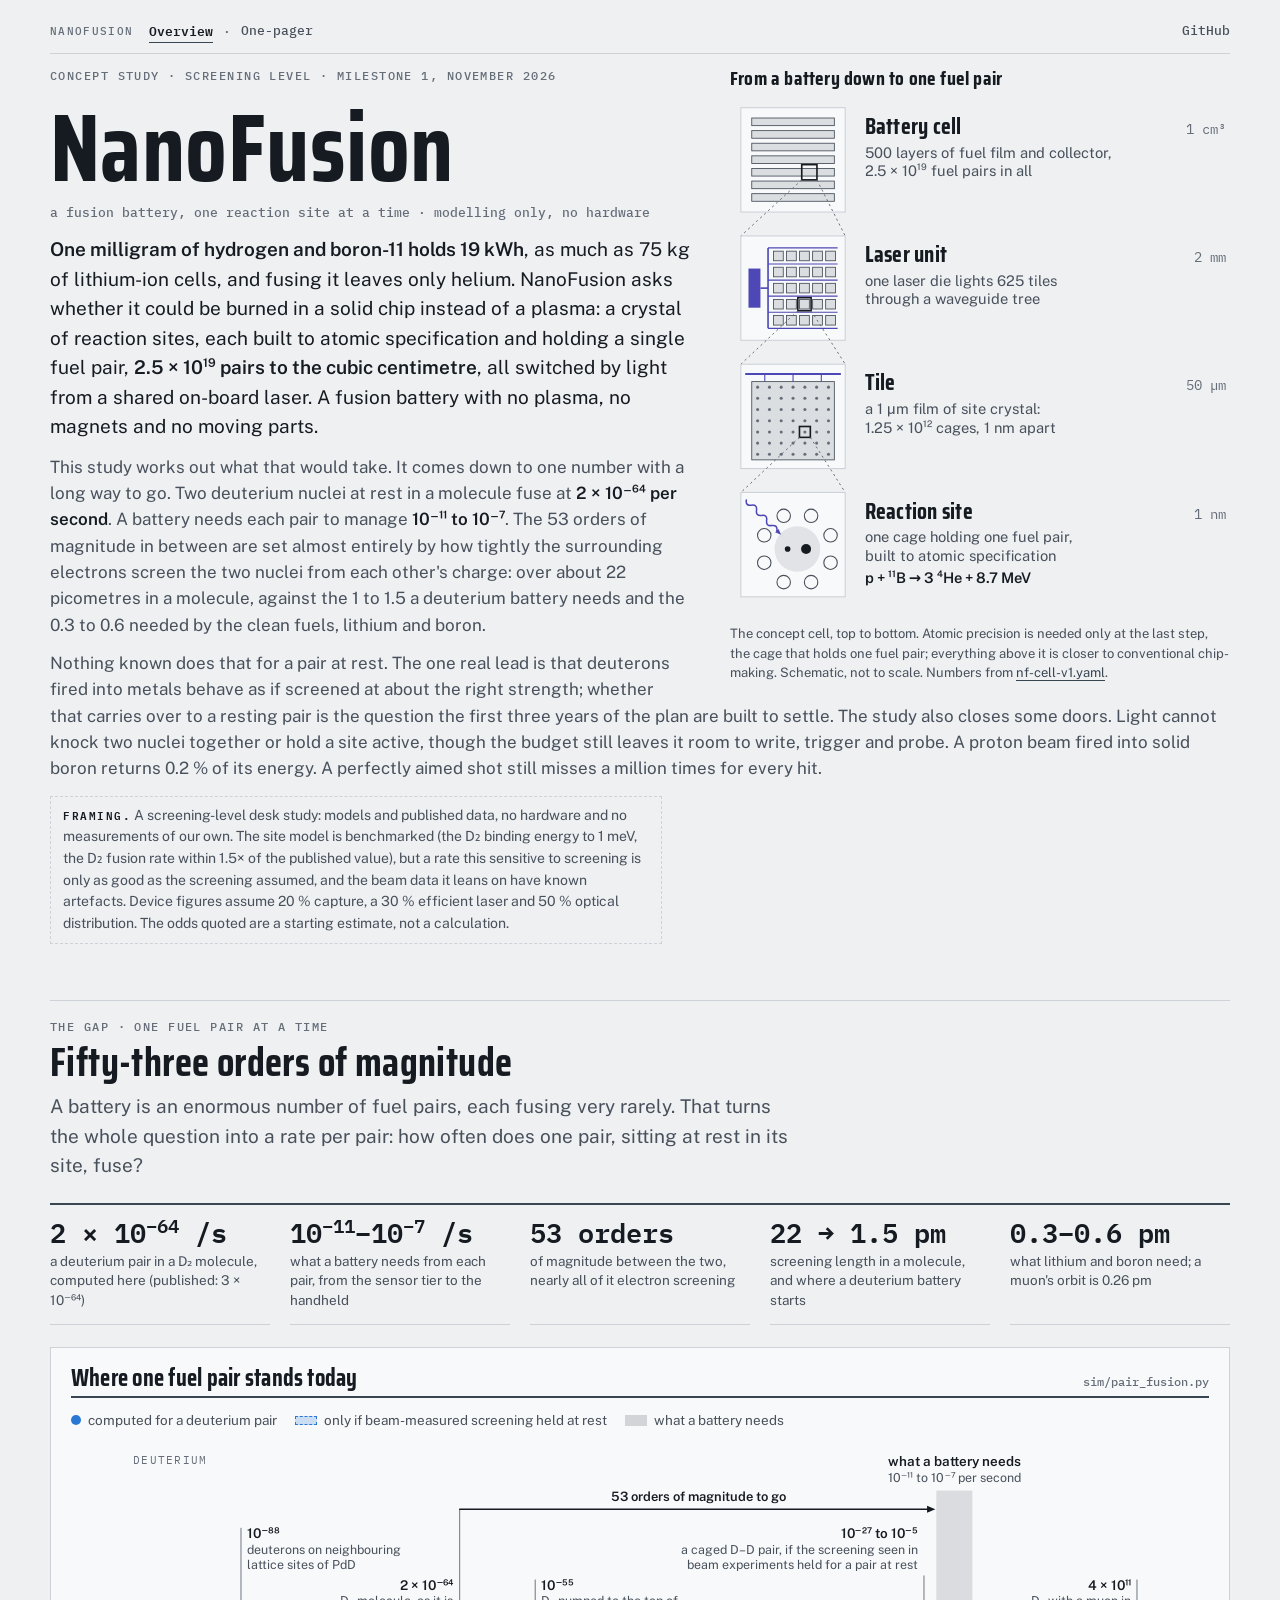
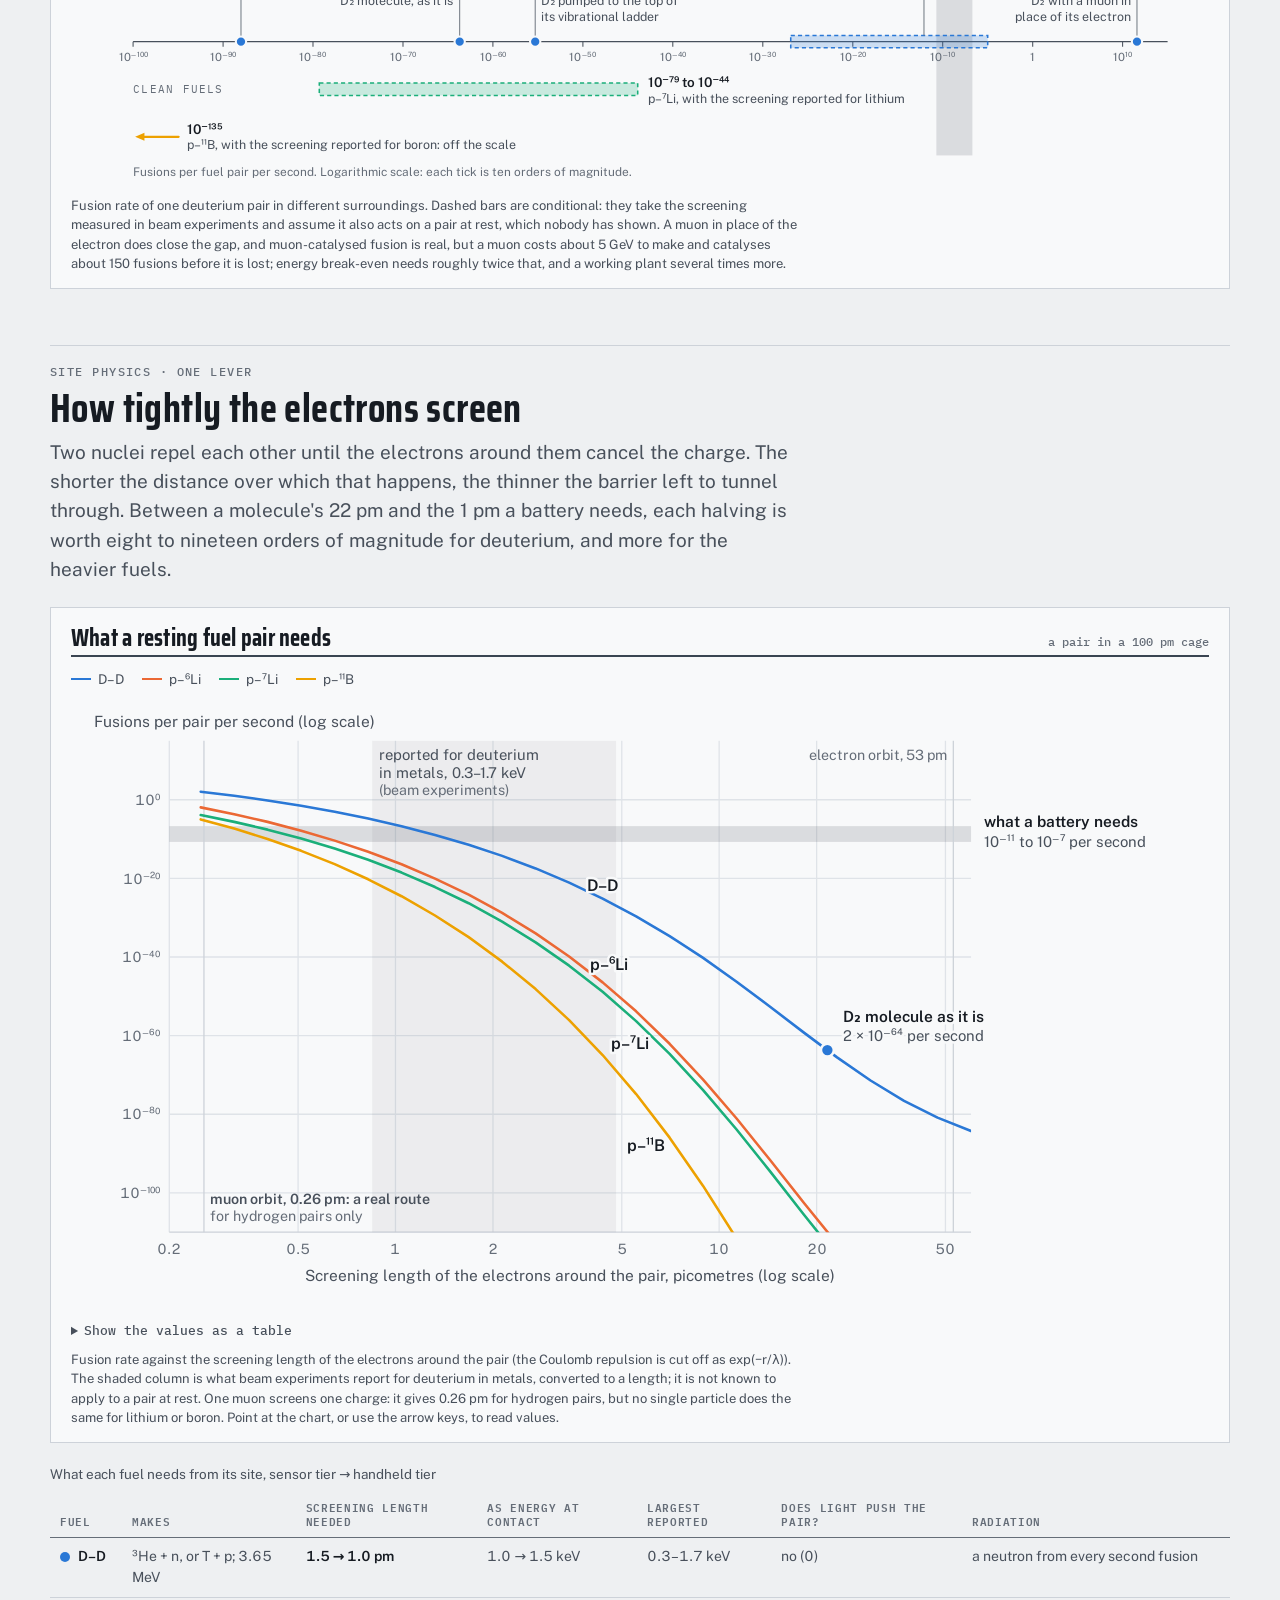
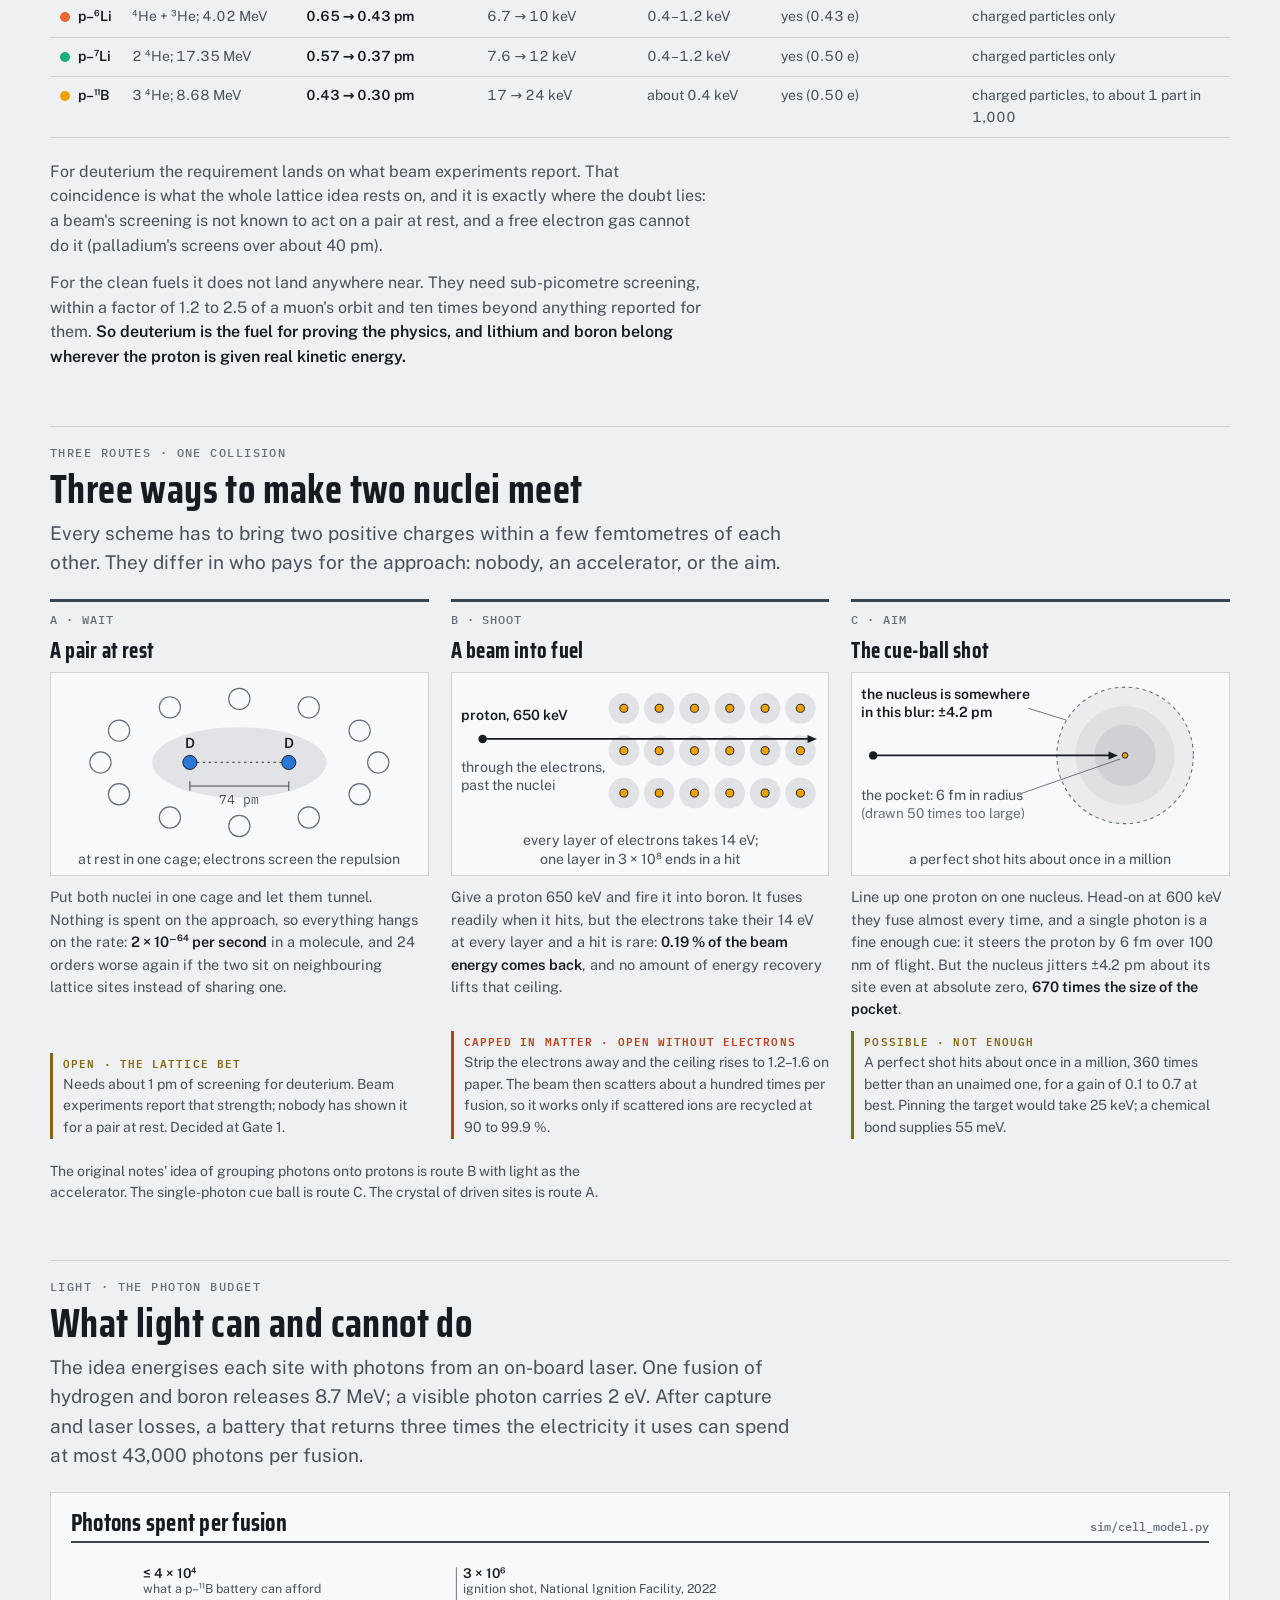
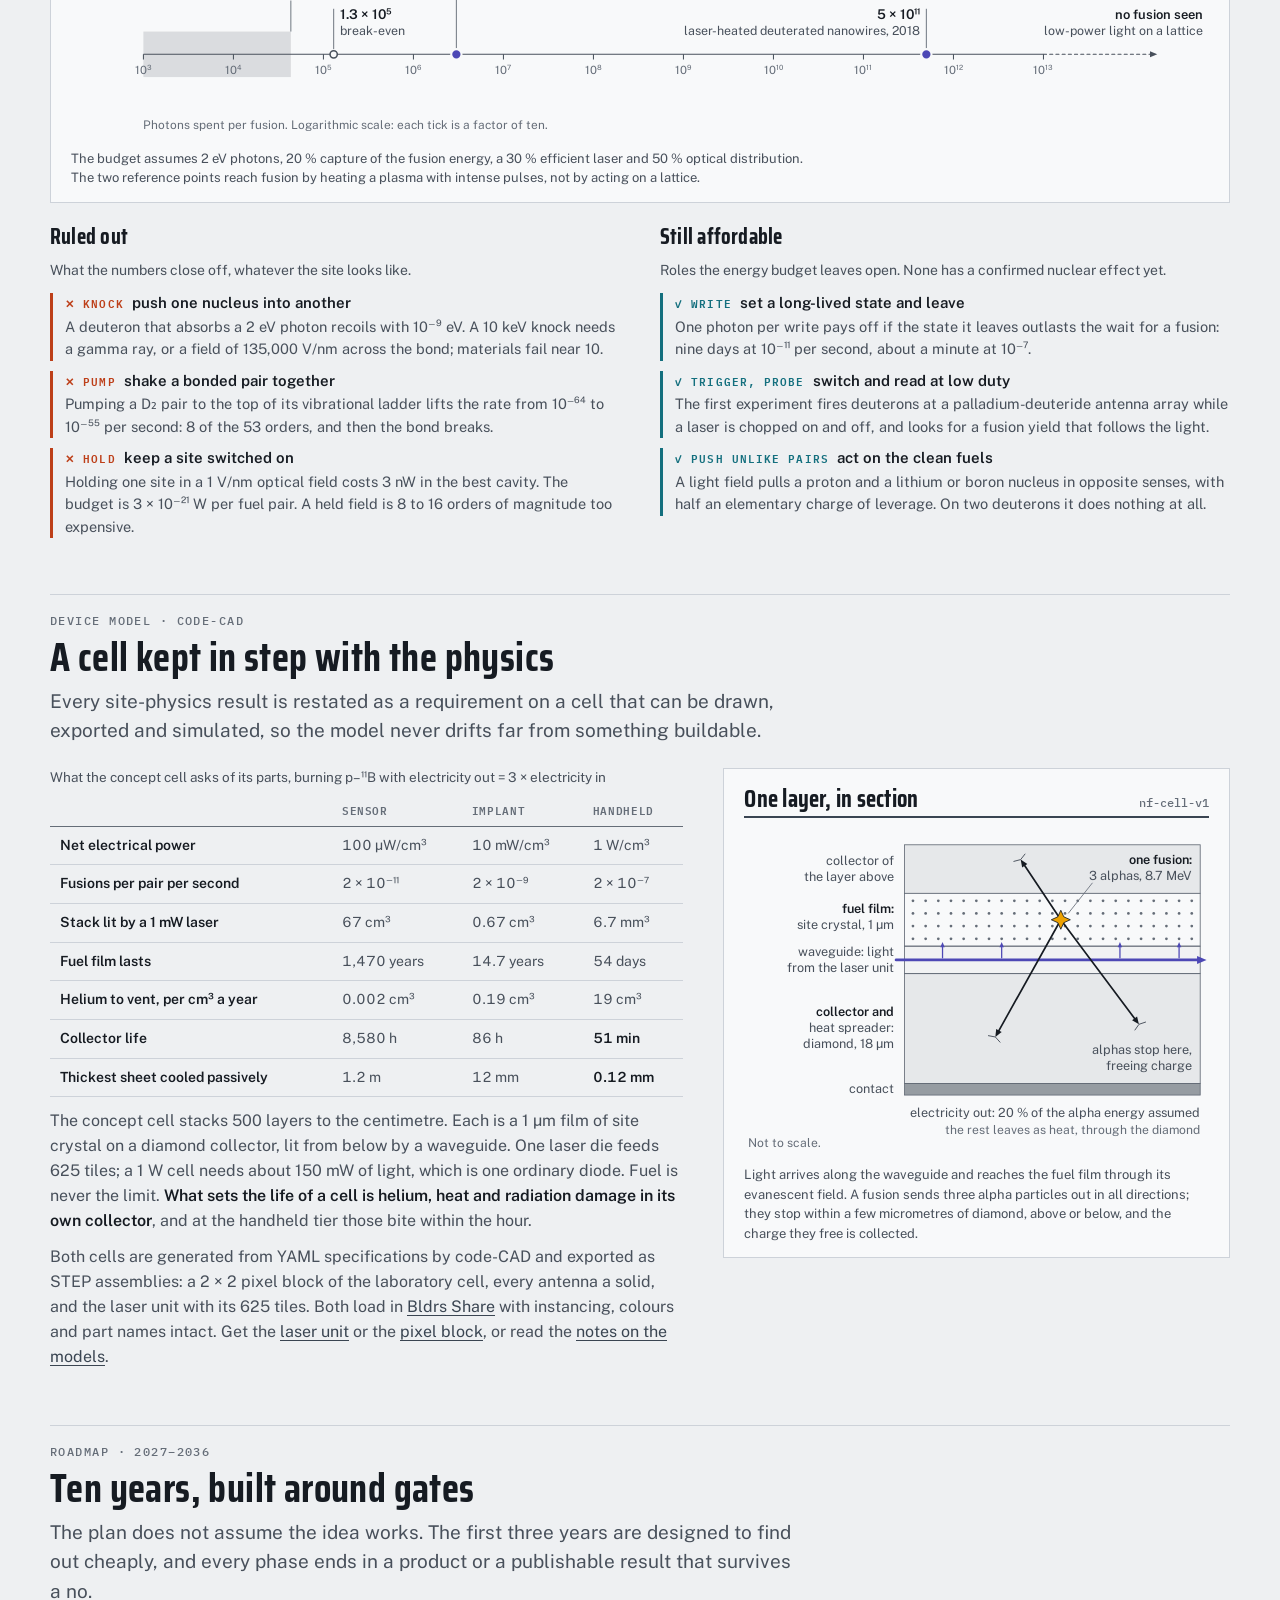
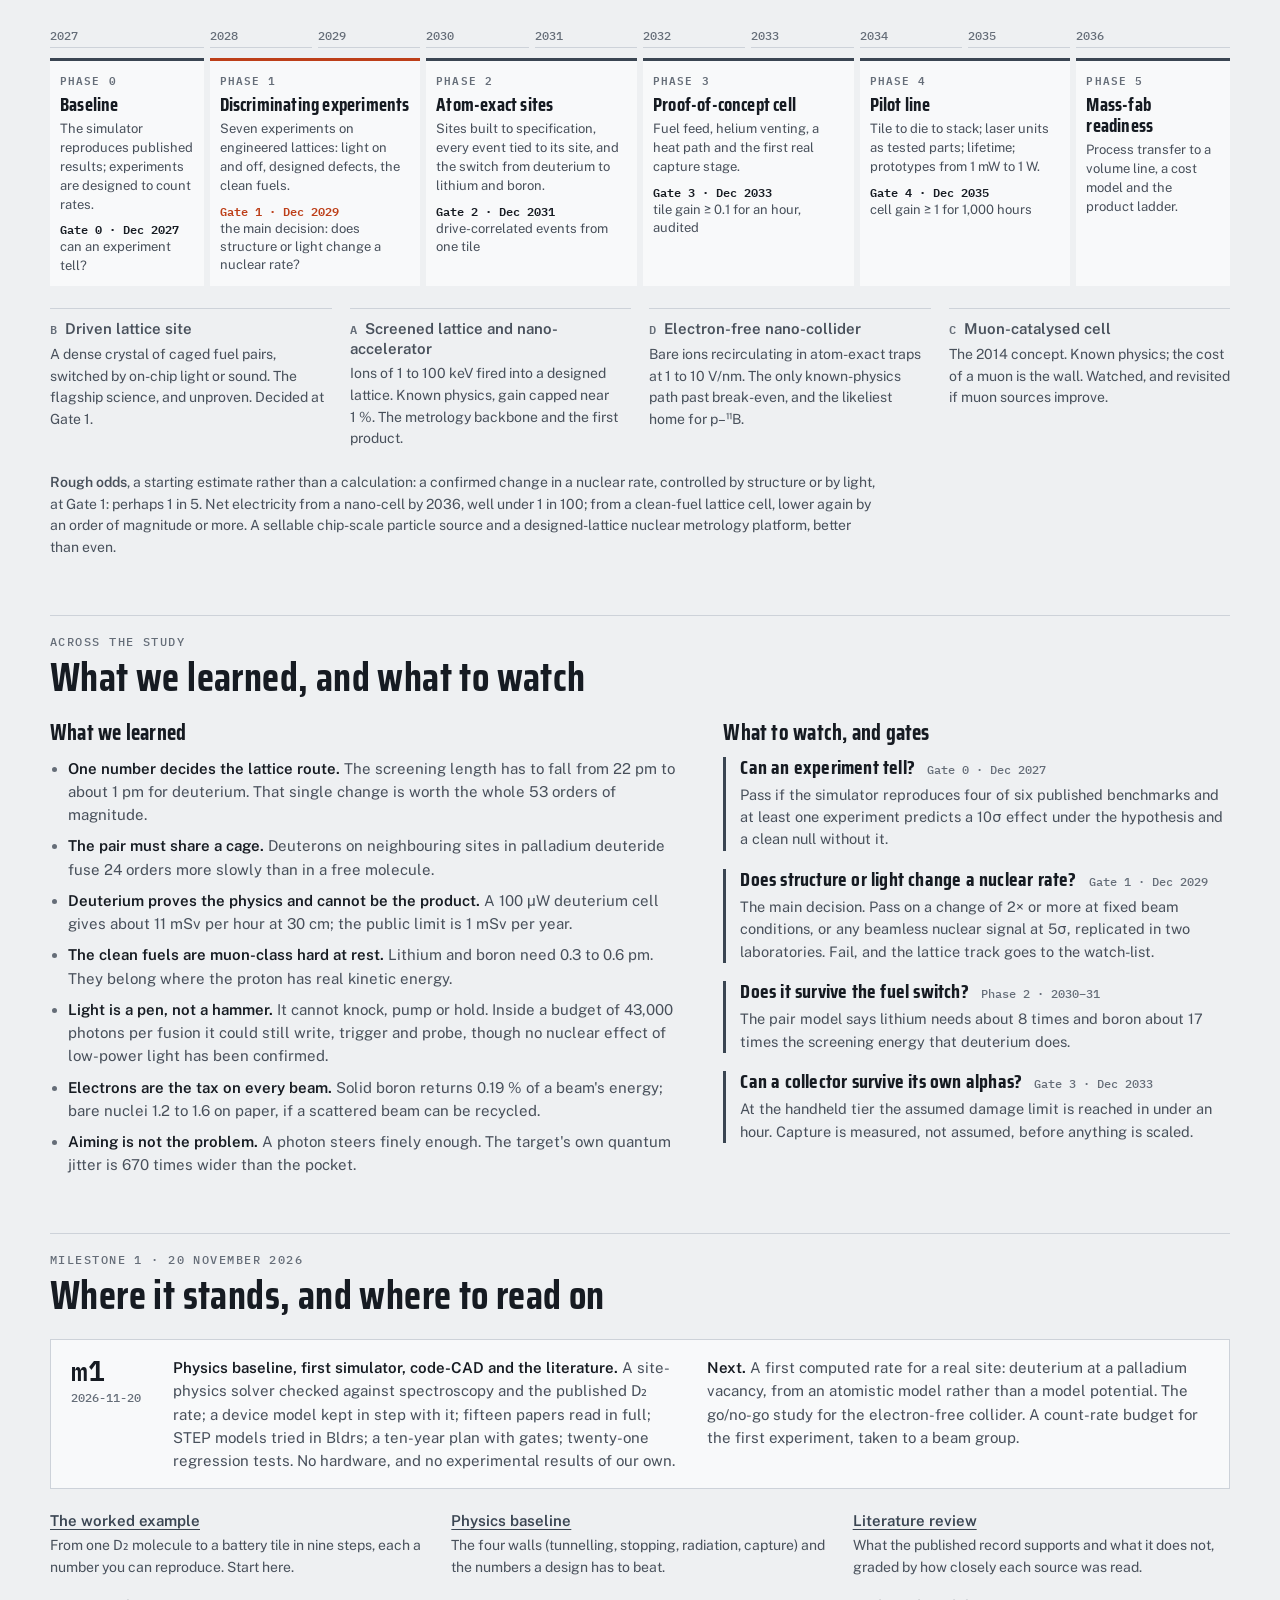
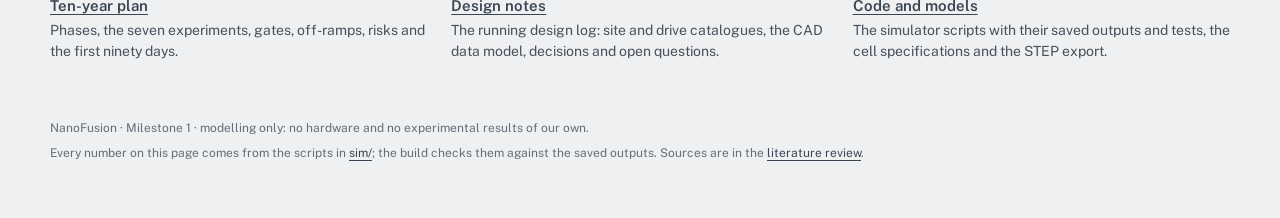
==== index.html @ ac80a96a "Publish the site and mark Milestone 1 Two static pages with inline SVG, for GitHub Pages from the re" ====
<!doctype html>
<html lang="en">
<head>
<meta charset="utf-8">
<meta name="viewport" content="width=device-width, initial-scale=1, viewport-fit=cover">
<!-- Generated by site/build.py from site/src/index.html; edit the source, not this file. -->
<title>NanoFusion</title>
<meta name="description" content="A fusion battery built one reaction site at a time: what it would take, what is ruled out, and a ten-year plan to find out. A screening-level concept study.">
<meta property="og:type" content="website">
<meta property="og:title" content="NanoFusion">
<meta property="og:description" content="A fusion battery built one reaction site at a time: what it would take, what is ruled out, and a ten-year plan to find out. A screening-level concept study.">
<meta property="og:image" content="https://pablo-mayrgundter.github.io/nano-fusion/site/og.png">
<meta name="twitter:card" content="summary_large_image">
<link rel="icon" href="site/favicon.svg" type="image/svg+xml">
<link rel="preconnect" href="https://fonts.googleapis.com">
<link rel="preconnect" href="https://fonts.gstatic.com" crossorigin>
<link rel="stylesheet" href="https://fonts.googleapis.com/css2?family=IBM+Plex+Mono:wght@400;500;600&amp;family=Public+Sans:ital,wght@0,400;0,600;1,400&amp;family=Saira+Condensed:wght@500;600;700&amp;display=swap">
<link rel="stylesheet" href="site/site.css">
</head>
<body>
<div class="wrap">

<header class="top">
  <nav class="family" aria-label="Site"><span class="lab">NanoFusion</span><a href="index.html" aria-current="page">Overview</a><span aria-hidden="true">·</span><a href="onepager.html">One-pager</a><span class="sp"></span><a href="https://github.com/pablo-mayrgundter/nano-fusion">GitHub</a></nav>
  <figure class="hero-float" aria-labelledby="hero-h">
    <h3 id="hero-h">From a battery down to one fuel pair</h3>
    <svg class="g" viewBox="0 0 460 474" role="img" aria-label="Four nested views of the concept cell. A one cubic centimetre battery cell is a stack of 500 layers. Each layer is tiled with 2 millimetre laser units, in which one laser die lights 625 tiles through a waveguide tree. Each 50 micrometre tile carries a 1 micrometre film of site crystal. Each reaction site is a 1 nanometre cage holding one fuel pair.">
<rect x="10.0" y="8.0" width="96.0" height="96.0" class="fi-surface st-rule" stroke-width="1.0"/><rect x="20.0" y="17.5" width="76.0" height="7.0" class="fi-wash st-ink2" stroke-width="0.8" fill-opacity="0.16"/><rect x="20.0" y="29.1" width="76.0" height="7.0" class="fi-wash st-ink2" stroke-width="0.8" fill-opacity="0.16"/><rect x="20.0" y="40.7" width="76.0" height="7.0" class="fi-wash st-ink2" stroke-width="0.8" fill-opacity="0.16"/><rect x="20.0" y="52.3" width="76.0" height="7.0" class="fi-wash st-ink2" stroke-width="0.8" fill-opacity="0.16"/><rect x="20.0" y="63.9" width="76.0" height="7.0" class="fi-wash st-ink2" stroke-width="0.8" fill-opacity="0.16"/><rect x="20.0" y="75.5" width="76.0" height="7.0" class="fi-wash st-ink2" stroke-width="0.8" fill-opacity="0.16"/><rect x="20.0" y="87.1" width="76.0" height="7.0" class="fi-wash st-ink2" stroke-width="0.8" fill-opacity="0.16"/>
<rect x="66.0" y="60.4" width="14.0" height="14.0" class="fi-none st-ink" stroke-width="1.5"/>
<line x1="66.0" y1="74.4" x2="10.0" y2="126.0" class="st-ink3" stroke-width="0.9" stroke-dasharray="2 3"/>
<line x1="80.0" y1="74.4" x2="106.0" y2="126.0" class="st-ink3" stroke-width="0.9" stroke-dasharray="2 3"/>
<rect x="10.0" y="126.0" width="96.0" height="96.0" class="fi-surface st-rule" stroke-width="1.0"/><rect x="17.0" y="156.0" width="11.0" height="36.0" class="fi-light st-none" stroke-width="1.0"/><line x1="28.0" y1="174.0" x2="35.0" y2="174.0" class="st-light" stroke-width="1.5"/><line x1="35.0" y1="137.0" x2="35.0" y2="211.0" class="st-light" stroke-width="1.5"/><line x1="35.0" y1="137.0" x2="99.0" y2="137.0" class="st-light" stroke-width="1.0"/><line x1="35.0" y1="151.8" x2="99.0" y2="151.8" class="st-light" stroke-width="1.0"/><line x1="35.0" y1="166.6" x2="99.0" y2="166.6" class="st-light" stroke-width="1.0"/><line x1="35.0" y1="181.4" x2="99.0" y2="181.4" class="st-light" stroke-width="1.0"/><line x1="35.0" y1="196.2" x2="99.0" y2="196.2" class="st-light" stroke-width="1.0"/><line x1="35.0" y1="211.0" x2="99.0" y2="211.0" class="st-light" stroke-width="1.0"/><rect x="40.0" y="140.0" width="9.0" height="8.8" class="fi-wash st-ink2" stroke-width="0.8" fill-opacity="0.16"/><rect x="52.0" y="140.0" width="9.0" height="8.8" class="fi-wash st-ink2" stroke-width="0.8" fill-opacity="0.16"/><rect x="64.0" y="140.0" width="9.0" height="8.8" class="fi-wash st-ink2" stroke-width="0.8" fill-opacity="0.16"/><rect x="76.0" y="140.0" width="9.0" height="8.8" class="fi-wash st-ink2" stroke-width="0.8" fill-opacity="0.16"/><rect x="88.0" y="140.0" width="9.0" height="8.8" class="fi-wash st-ink2" stroke-width="0.8" fill-opacity="0.16"/><rect x="40.0" y="154.8" width="9.0" height="8.8" class="fi-wash st-ink2" stroke-width="0.8" fill-opacity="0.16"/><rect x="52.0" y="154.8" width="9.0" height="8.8" class="fi-wash st-ink2" stroke-width="0.8" fill-opacity="0.16"/><rect x="64.0" y="154.8" width="9.0" height="8.8" class="fi-wash st-ink2" stroke-width="0.8" fill-opacity="0.16"/><rect x="76.0" y="154.8" width="9.0" height="8.8" class="fi-wash st-ink2" stroke-width="0.8" fill-opacity="0.16"/><rect x="88.0" y="154.8" width="9.0" height="8.8" class="fi-wash st-ink2" stroke-width="0.8" fill-opacity="0.16"/><rect x="40.0" y="169.6" width="9.0" height="8.8" class="fi-wash st-ink2" stroke-width="0.8" fill-opacity="0.16"/><rect x="52.0" y="169.6" width="9.0" height="8.8" class="fi-wash st-ink2" stroke-width="0.8" fill-opacity="0.16"/><rect x="64.0" y="169.6" width="9.0" height="8.8" class="fi-wash st-ink2" stroke-width="0.8" fill-opacity="0.16"/><rect x="76.0" y="169.6" width="9.0" height="8.8" class="fi-wash st-ink2" stroke-width="0.8" fill-opacity="0.16"/><rect x="88.0" y="169.6" width="9.0" height="8.8" class="fi-wash st-ink2" stroke-width="0.8" fill-opacity="0.16"/><rect x="40.0" y="184.4" width="9.0" height="8.8" class="fi-wash st-ink2" stroke-width="0.8" fill-opacity="0.16"/><rect x="52.0" y="184.4" width="9.0" height="8.8" class="fi-wash st-ink2" stroke-width="0.8" fill-opacity="0.16"/><rect x="64.0" y="184.4" width="9.0" height="8.8" class="fi-wash st-ink2" stroke-width="0.8" fill-opacity="0.16"/><rect x="76.0" y="184.4" width="9.0" height="8.8" class="fi-wash st-ink2" stroke-width="0.8" fill-opacity="0.16"/><rect x="88.0" y="184.4" width="9.0" height="8.8" class="fi-wash st-ink2" stroke-width="0.8" fill-opacity="0.16"/><rect x="40.0" y="199.2" width="9.0" height="8.8" class="fi-wash st-ink2" stroke-width="0.8" fill-opacity="0.16"/><rect x="52.0" y="199.2" width="9.0" height="8.8" class="fi-wash st-ink2" stroke-width="0.8" fill-opacity="0.16"/><rect x="64.0" y="199.2" width="9.0" height="8.8" class="fi-wash st-ink2" stroke-width="0.8" fill-opacity="0.16"/><rect x="76.0" y="199.2" width="9.0" height="8.8" class="fi-wash st-ink2" stroke-width="0.8" fill-opacity="0.16"/><rect x="88.0" y="199.2" width="9.0" height="8.8" class="fi-wash st-ink2" stroke-width="0.8" fill-opacity="0.16"/>
<rect x="62.4" y="182.8" width="12.2" height="12.0" class="fi-none st-ink" stroke-width="1.5"/>
<line x1="62.4" y1="194.8" x2="10.0" y2="244.0" class="st-ink3" stroke-width="0.9" stroke-dasharray="2 3"/>
<line x1="74.6" y1="194.8" x2="106.0" y2="244.0" class="st-ink3" stroke-width="0.9" stroke-dasharray="2 3"/>
<rect x="10.0" y="244.0" width="96.0" height="96.0" class="fi-surface st-rule" stroke-width="1.0"/><rect x="20.0" y="260.0" width="76.0" height="72.0" class="fi-wash st-ink2" stroke-width="0.8" fill-opacity="0.16"/><line x1="14.0" y1="253.0" x2="102.0" y2="253.0" class="st-light" stroke-width="2.0"/><line x1="32.0" y1="253.0" x2="32.0" y2="260.0" class="st-light" stroke-width="1.0"/><line x1="58.0" y1="253.0" x2="58.0" y2="260.0" class="st-light" stroke-width="1.0"/><line x1="84.0" y1="253.0" x2="84.0" y2="260.0" class="st-light" stroke-width="1.0"/><circle cx="25.4" cy="265.1" r="1.4" class="fi-ink3 st-none" stroke-width="1.0"/><circle cx="36.3" cy="265.1" r="1.4" class="fi-ink3 st-none" stroke-width="1.0"/><circle cx="47.1" cy="265.1" r="1.4" class="fi-ink3 st-none" stroke-width="1.0"/><circle cx="58.0" cy="265.1" r="1.4" class="fi-ink3 st-none" stroke-width="1.0"/><circle cx="68.9" cy="265.1" r="1.4" class="fi-ink3 st-none" stroke-width="1.0"/><circle cx="79.7" cy="265.1" r="1.4" class="fi-ink3 st-none" stroke-width="1.0"/><circle cx="90.6" cy="265.1" r="1.4" class="fi-ink3 st-none" stroke-width="1.0"/><circle cx="25.4" cy="275.4" r="1.4" class="fi-ink3 st-none" stroke-width="1.0"/><circle cx="36.3" cy="275.4" r="1.4" class="fi-ink3 st-none" stroke-width="1.0"/><circle cx="47.1" cy="275.4" r="1.4" class="fi-ink3 st-none" stroke-width="1.0"/><circle cx="58.0" cy="275.4" r="1.4" class="fi-ink3 st-none" stroke-width="1.0"/><circle cx="68.9" cy="275.4" r="1.4" class="fi-ink3 st-none" stroke-width="1.0"/><circle cx="79.7" cy="275.4" r="1.4" class="fi-ink3 st-none" stroke-width="1.0"/><circle cx="90.6" cy="275.4" r="1.4" class="fi-ink3 st-none" stroke-width="1.0"/><circle cx="25.4" cy="285.7" r="1.4" class="fi-ink3 st-none" stroke-width="1.0"/><circle cx="36.3" cy="285.7" r="1.4" class="fi-ink3 st-none" stroke-width="1.0"/><circle cx="47.1" cy="285.7" r="1.4" class="fi-ink3 st-none" stroke-width="1.0"/><circle cx="58.0" cy="285.7" r="1.4" class="fi-ink3 st-none" stroke-width="1.0"/><circle cx="68.9" cy="285.7" r="1.4" class="fi-ink3 st-none" stroke-width="1.0"/><circle cx="79.7" cy="285.7" r="1.4" class="fi-ink3 st-none" stroke-width="1.0"/><circle cx="90.6" cy="285.7" r="1.4" class="fi-ink3 st-none" stroke-width="1.0"/><circle cx="25.4" cy="296.0" r="1.4" class="fi-ink3 st-none" stroke-width="1.0"/><circle cx="36.3" cy="296.0" r="1.4" class="fi-ink3 st-none" stroke-width="1.0"/><circle cx="47.1" cy="296.0" r="1.4" class="fi-ink3 st-none" stroke-width="1.0"/><circle cx="58.0" cy="296.0" r="1.4" class="fi-ink3 st-none" stroke-width="1.0"/><circle cx="68.9" cy="296.0" r="1.4" class="fi-ink3 st-none" stroke-width="1.0"/><circle cx="79.7" cy="296.0" r="1.4" class="fi-ink3 st-none" stroke-width="1.0"/><circle cx="90.6" cy="296.0" r="1.4" class="fi-ink3 st-none" stroke-width="1.0"/><circle cx="25.4" cy="306.3" r="1.4" class="fi-ink3 st-none" stroke-width="1.0"/><circle cx="36.3" cy="306.3" r="1.4" class="fi-ink3 st-none" stroke-width="1.0"/><circle cx="47.1" cy="306.3" r="1.4" class="fi-ink3 st-none" stroke-width="1.0"/><circle cx="58.0" cy="306.3" r="1.4" class="fi-ink3 st-none" stroke-width="1.0"/><circle cx="68.9" cy="306.3" r="1.4" class="fi-ink3 st-none" stroke-width="1.0"/><circle cx="79.7" cy="306.3" r="1.4" class="fi-ink3 st-none" stroke-width="1.0"/><circle cx="90.6" cy="306.3" r="1.4" class="fi-ink3 st-none" stroke-width="1.0"/><circle cx="25.4" cy="316.6" r="1.4" class="fi-ink3 st-none" stroke-width="1.0"/><circle cx="36.3" cy="316.6" r="1.4" class="fi-ink3 st-none" stroke-width="1.0"/><circle cx="47.1" cy="316.6" r="1.4" class="fi-ink3 st-none" stroke-width="1.0"/><circle cx="58.0" cy="316.6" r="1.4" class="fi-ink3 st-none" stroke-width="1.0"/><circle cx="68.9" cy="316.6" r="1.4" class="fi-ink3 st-none" stroke-width="1.0"/><circle cx="79.7" cy="316.6" r="1.4" class="fi-ink3 st-none" stroke-width="1.0"/><circle cx="90.6" cy="316.6" r="1.4" class="fi-ink3 st-none" stroke-width="1.0"/><circle cx="25.4" cy="326.9" r="1.4" class="fi-ink3 st-none" stroke-width="1.0"/><circle cx="36.3" cy="326.9" r="1.4" class="fi-ink3 st-none" stroke-width="1.0"/><circle cx="47.1" cy="326.9" r="1.4" class="fi-ink3 st-none" stroke-width="1.0"/><circle cx="58.0" cy="326.9" r="1.4" class="fi-ink3 st-none" stroke-width="1.0"/><circle cx="68.9" cy="326.9" r="1.4" class="fi-ink3 st-none" stroke-width="1.0"/><circle cx="79.7" cy="326.9" r="1.4" class="fi-ink3 st-none" stroke-width="1.0"/><circle cx="90.6" cy="326.9" r="1.4" class="fi-ink3 st-none" stroke-width="1.0"/>
<rect x="63.9" y="301.3" width="10.0" height="10.0" class="fi-none st-ink" stroke-width="1.5"/>
<line x1="63.9" y1="311.3" x2="10.0" y2="362.0" class="st-ink3" stroke-width="0.9" stroke-dasharray="2 3"/>
<line x1="73.9" y1="311.3" x2="106.0" y2="362.0" class="st-ink3" stroke-width="0.9" stroke-dasharray="2 3"/>
<rect x="10.0" y="362.0" width="96.0" height="96.0" class="fi-surface st-rule" stroke-width="1.0"/><circle cx="62.0" cy="414.0" r="21" class="fi-wash st-none" stroke-width="1.0" fill-opacity="0.13"/><circle cx="92.5" cy="426.6" r="6.2" class="fi-surface st-ink2" stroke-width="1.0"/><circle cx="74.6" cy="444.5" r="6.2" class="fi-surface st-ink2" stroke-width="1.0"/><circle cx="49.4" cy="444.5" r="6.2" class="fi-surface st-ink2" stroke-width="1.0"/><circle cx="31.5" cy="426.6" r="6.2" class="fi-surface st-ink2" stroke-width="1.0"/><circle cx="31.5" cy="401.4" r="6.2" class="fi-surface st-ink2" stroke-width="1.0"/><circle cx="49.4" cy="383.5" r="6.2" class="fi-surface st-ink2" stroke-width="1.0"/><circle cx="74.6" cy="383.5" r="6.2" class="fi-surface st-ink2" stroke-width="1.0"/><circle cx="92.5" cy="401.4" r="6.2" class="fi-surface st-ink2" stroke-width="1.0"/><circle cx="53.0" cy="414.0" r="2.6" class="fi-ink st-none" stroke-width="1.0"/><circle cx="70.0" cy="414.0" r="4.6" class="fi-ink st-none" stroke-width="1.0"/><path d="M15.0,369.0 Q14.2,374.5 19.7,373.7 Q25.1,372.9 24.4,378.4 Q23.6,383.8 29.1,383.1 Q34.5,382.3 33.7,387.7 Q33.0,393.2 38.4,392.4 Q43.9,391.7 43.1,397.1" class="fi-none st-light" stroke-width="1.4" stroke-linecap="round"/><polygon points="47.0,401.0 41.5,398.7 44.7,395.5" class="fi-light"/>
<text x="124.0" y="32.0" class="g-t disp" font-size="21" font-weight="700">Battery cell</text>
<text x="456.0" y="32.0" class="g-t3 mono" font-size="12.5" text-anchor="end">1 cm³</text>
<text x="124.0" y="54.0" class="g-t2" font-size="13.5">500 layers of fuel film and collector,</text>
<text x="124.0" y="71.0" class="g-t2" font-size="13.5">2.5 × 10¹⁹ fuel pairs in all</text>
<text x="124.0" y="150.0" class="g-t disp" font-size="21" font-weight="700">Laser unit</text>
<text x="456.0" y="150.0" class="g-t3 mono" font-size="12.5" text-anchor="end">2 mm</text>
<text x="124.0" y="172.0" class="g-t2" font-size="13.5">one laser die lights 625 tiles</text>
<text x="124.0" y="189.0" class="g-t2" font-size="13.5">through a waveguide tree</text>
<text x="124.0" y="268.0" class="g-t disp" font-size="21" font-weight="700">Tile</text>
<text x="456.0" y="268.0" class="g-t3 mono" font-size="12.5" text-anchor="end">50 µm</text>
<text x="124.0" y="290.0" class="g-t2" font-size="13.5">a 1 µm film of site crystal:</text>
<text x="124.0" y="307.0" class="g-t2" font-size="13.5">1.25 × 10¹² cages, 1 nm apart</text>
<text x="124.0" y="386.0" class="g-t disp" font-size="21" font-weight="700">Reaction site</text>
<text x="456.0" y="386.0" class="g-t3 mono" font-size="12.5" text-anchor="end">1 nm</text>
<text x="124.0" y="408.0" class="g-t2" font-size="13.5">one cage holding one fuel pair,</text>
<text x="124.0" y="425.0" class="g-t2" font-size="13.5">built to atomic specification</text>
<text x="124.0" y="445.0" class="g-t" font-size="13.5" font-weight="600">p + ¹¹B → 3 ⁴He + 8.7 MeV</text>
</svg>
    <figcaption>The concept cell, top to bottom. Atomic precision is needed only at the last step, the cage that holds one fuel pair; everything above it is closer to conventional chip-making. Schematic, not to scale. Numbers from <a href="https://github.com/pablo-mayrgundter/nano-fusion/blob/HEAD/design/nf-cell-v1.yaml">nf-cell-v1.yaml</a>.</figcaption>
  </figure>
  <div class="eyebrow" id="overview">Concept study · screening level · Milestone 1, November 2026</div>
  <div class="title-row">
    <h1>NanoFusion</h1>
    <span class="reg">a fusion battery, one reaction site at a time · modelling only, no hardware</span>
  </div>
  <div class="intro">
    <p><b>One milligram of hydrogen and boron-11 holds 19&nbsp;kWh</b>, as much as 75&nbsp;kg of lithium-ion cells, and fusing it leaves only helium. NanoFusion asks whether it could be burned in a solid chip instead of a plasma: a crystal of reaction sites, each built to atomic specification and holding a single fuel pair, <b>2.5&nbsp;×&nbsp;10¹⁹ pairs to the cubic centimetre</b>, all switched by light from a shared on-board laser. A fusion battery with no plasma, no magnets and no moving parts.</p>
    <p>This study works out what that would take. It comes down to one number with a long way to go. Two deuterium nuclei at rest in a molecule fuse at <b>2&nbsp;×&nbsp;10⁻⁶⁴ per second</b>. A battery needs each pair to manage <b>10⁻¹¹ to 10⁻⁷</b>. The 53 orders of magnitude in between are set almost entirely by how tightly the surrounding electrons screen the two nuclei from each other's charge: over about 22 picometres in a molecule, against the 1 to 1.5 a deuterium battery needs and the 0.3 to 0.6 needed by the clean fuels, lithium and boron.</p>
    <p>Nothing known does that for a pair at rest. The one real lead is that deuterons fired into metals behave as if screened at about the right strength; whether that carries over to a resting pair is the question the first three years of the plan are built to settle. The study also closes some doors. Light cannot knock two nuclei together or hold a site active, though the budget still leaves it room to write, trigger and probe. A proton beam fired into solid boron returns 0.2&nbsp;% of its energy. A perfectly aimed shot still misses a million times for every hit.</p>
  </div>
  <p class="frame"><span class="stamp">FRAMING.</span> A screening-level desk study: models and published data, no hardware and no measurements of our own. The site model is benchmarked (the D₂ binding energy to 1&nbsp;meV, the D₂ fusion rate within 1.5× of the published value), but a rate this sensitive to screening is only as good as the screening assumed, and the beam data it leans on have known artefacts. Device figures assume 20&nbsp;% capture, a 30&nbsp;% efficient laser and 50&nbsp;% optical distribution. The odds quoted are a starting estimate, not a calculation.</p>
</header>

<section aria-labelledby="gap-h" id="gap">
  <div class="sec-head">
    <div class="eyebrow">The gap · one fuel pair at a time</div>
    <h2 id="gap-h">Fifty-three orders of magnitude</h2>
    <p class="lede">A battery is an enormous number of fuel pairs, each fusing very rarely. That turns the whole question into a rate per pair: how often does one pair, sitting at rest in its site, fuse?</p>
  </div>
  <div class="stats">
    <div class="stat"><b>2 × 10<sup>−64</sup> /s</b><span>a deuterium pair in a D₂ molecule, computed here (published: 3 × 10⁻⁶⁴)</span></div>
    <div class="stat"><b>10<sup>−11</sup>–10<sup>−7</sup> /s</b><span>what a battery needs from each pair, from the sensor tier to the handheld</span></div>
    <div class="stat"><b>53 orders</b><span>of magnitude between the two, nearly all of it electron screening</span></div>
    <div class="stat"><b>22 → 1.5 pm</b><span>screening length in a molecule, and where a deuterium battery starts</span></div>
    <div class="stat"><b>0.3–0.6 pm</b><span>what lithium and boron need; a muon's orbit is 0.26 pm</span></div>
  </div>
  <figure class="panel">
    <div class="panel-head"><h3>Where one fuel pair stands today</h3><span class="tag">sim/pair_fusion.py</span></div>
    <div class="legend" aria-hidden="true">
      <span style="--c:var(--s1)"><i class="dot"></i>computed for a deuterium pair</span>
      <span style="--c:var(--s1)"><i class="dash"></i>only if beam-measured screening held at rest</span>
      <span><i class="band"></i>what a battery needs</span>
    </div>
    <div class="fig-wide"><svg class="g" viewBox="0 0 1100 330" role="img" aria-label="Fusion rate of one deuterium pair in different surroundings, on a logarithmic scale. Deuterons on neighbouring lattice sites of palladium deuteride: ten to the minus 88 per second. A deuterium molecule: two times ten to the minus 64. The same molecule pumped to the top of its vibrational ladder: ten to the minus 55. A battery needs ten to the minus 11 to ten to the minus 7, which is 53 orders of magnitude above the molecule. A caged pair would reach ten to the minus 27 to ten to the minus 5 if the screening measured in beam experiments held for a pair at rest. With a muon in place of the electron the rate is four times ten to the 11.">
<rect x="836.5" y="46.0" width="34.8" height="256.0" class="fi-wash st-none" stroke-width="1.0" fill-opacity="0.17"/>
<text x="853.9" y="22.0" class="g-t" font-size="13" text-anchor="middle" font-weight="600">what a battery needs</text>
<text x="853.9" y="38.0" class="g-t2" font-size="12" text-anchor="middle">10⁻¹¹ to 10⁻⁷ per second</text>
<line x1="60.0" y1="192.0" x2="1060.0" y2="192.0" class="st-ink2" stroke-width="1.0"/>
<line x1="60.0" y1="192.0" x2="60.0" y2="197.0" class="st-ink2" stroke-width="1.0"/>
<text x="60.0" y="211.0" class="g-t3" font-size="11" text-anchor="middle">10⁻¹⁰⁰</text>
<line x1="147.0" y1="192.0" x2="147.0" y2="197.0" class="st-ink2" stroke-width="1.0"/>
<text x="147.0" y="211.0" class="g-t3" font-size="11" text-anchor="middle">10⁻⁹⁰</text>
<line x1="233.9" y1="192.0" x2="233.9" y2="197.0" class="st-ink2" stroke-width="1.0"/>
<text x="233.9" y="211.0" class="g-t3" font-size="11" text-anchor="middle">10⁻⁸⁰</text>
<line x1="320.9" y1="192.0" x2="320.9" y2="197.0" class="st-ink2" stroke-width="1.0"/>
<text x="320.9" y="211.0" class="g-t3" font-size="11" text-anchor="middle">10⁻⁷⁰</text>
<line x1="407.8" y1="192.0" x2="407.8" y2="197.0" class="st-ink2" stroke-width="1.0"/>
<text x="407.8" y="211.0" class="g-t3" font-size="11" text-anchor="middle">10⁻⁶⁰</text>
<line x1="494.8" y1="192.0" x2="494.8" y2="197.0" class="st-ink2" stroke-width="1.0"/>
<text x="494.8" y="211.0" class="g-t3" font-size="11" text-anchor="middle">10⁻⁵⁰</text>
<line x1="581.7" y1="192.0" x2="581.7" y2="197.0" class="st-ink2" stroke-width="1.0"/>
<text x="581.7" y="211.0" class="g-t3" font-size="11" text-anchor="middle">10⁻⁴⁰</text>
<line x1="668.7" y1="192.0" x2="668.7" y2="197.0" class="st-ink2" stroke-width="1.0"/>
<text x="668.7" y="211.0" class="g-t3" font-size="11" text-anchor="middle">10⁻³⁰</text>
<line x1="755.7" y1="192.0" x2="755.7" y2="197.0" class="st-ink2" stroke-width="1.0"/>
<text x="755.7" y="211.0" class="g-t3" font-size="11" text-anchor="middle">10⁻²⁰</text>
<line x1="842.6" y1="192.0" x2="842.6" y2="197.0" class="st-ink2" stroke-width="1.0"/>
<text x="842.6" y="211.0" class="g-t3" font-size="11" text-anchor="middle">10⁻¹⁰</text>
<line x1="929.6" y1="192.0" x2="929.6" y2="197.0" class="st-ink2" stroke-width="1.0"/>
<text x="929.6" y="211.0" class="g-t3" font-size="11" text-anchor="middle">1</text>
<line x1="1016.5" y1="192.0" x2="1016.5" y2="197.0" class="st-ink2" stroke-width="1.0"/>
<text x="1016.5" y="211.0" class="g-t3" font-size="11" text-anchor="middle">10¹⁰</text>
<text x="60.0" y="20.0" class="g-t3 mono" font-size="10.5" letter-spacing="1.2">DEUTERIUM</text>
<text x="60.0" y="242.0" class="g-t3 mono" font-size="10.5" letter-spacing="1.2">CLEAN FUELS</text>
<text x="60.0" y="322.0" class="g-t3" font-size="11.5">Fusions per fuel pair per second. Logarithmic scale: each tick is ten orders of magnitude.</text>
<line x1="164.3" y1="187.0" x2="164.3" y2="82.0" class="st-ink3" stroke-width="0.9"/>
<text x="170.3" y="92.0" class="g-t" font-size="13" font-weight="600">10⁻⁸⁸</text><text x="170.3" y="107.0" class="g-t2" font-size="12">deuterons on neighbouring</text><text x="170.3" y="122.0" class="g-t2" font-size="12">lattice sites of PdD</text>
<line x1="375.7" y1="187.0" x2="375.7" y2="64.0" class="st-ink3" stroke-width="0.9"/>
<text x="369.7" y="142.0" class="g-t" font-size="13" text-anchor="end" font-weight="600">2 × 10⁻⁶⁴</text><text x="369.7" y="157.0" class="g-t2" font-size="12" text-anchor="end">D₂ molecule, as it is</text>
<line x1="375.7" y1="64.0" x2="829.1" y2="64.0" class="st-ink" stroke-width="1.3" stroke-linecap="round"/><polygon points="835.5,64.0 827.5,67.4 827.5,60.6" class="fi-ink"/>
<text x="606.1" y="56.0" class="g-t" font-size="12.5" text-anchor="middle" font-weight="600">53 orders of magnitude to go</text>
<line x1="448.7" y1="187.0" x2="448.7" y2="132.0" class="st-ink3" stroke-width="0.9"/>
<text x="454.7" y="142.0" class="g-t" font-size="13" font-weight="600">10⁻⁵⁵</text><text x="454.7" y="157.0" class="g-t2" font-size="12">D₂ pumped to the top of</text><text x="454.7" y="172.0" class="g-t2" font-size="12">its vibrational ladder</text>
<rect x="695.7" y="186.0" width="190.4" height="12.0" class="fi-s1 st-s1" stroke-width="1.5" fill-opacity="0.22" stroke-dasharray="4 3"/>
<line x1="824.5" y1="186.0" x2="824.5" y2="128.0" class="st-ink3" stroke-width="0.9"/>
<text x="818.5" y="92.0" class="g-t" font-size="13" text-anchor="end" font-weight="600">10⁻²⁷ to 10⁻⁵</text><text x="818.5" y="107.0" class="g-t2" font-size="12" text-anchor="end">a caged D–D pair, if the screening seen in</text><text x="818.5" y="122.0" class="g-t2" font-size="12" text-anchor="end">beam experiments held for a pair at rest</text>
<line x1="1030.4" y1="187.0" x2="1030.4" y2="132.0" class="st-ink3" stroke-width="0.9"/>
<text x="1024.4" y="142.0" class="g-t" font-size="13" text-anchor="end" font-weight="600">4 × 10¹¹</text><text x="1024.4" y="157.0" class="g-t2" font-size="12" text-anchor="end">D₂ with a muon in</text><text x="1024.4" y="172.0" class="g-t2" font-size="12" text-anchor="end">place of its electron</text>
<circle cx="164.3" cy="192.0" r="5" class="fi-s1 st-surface" stroke-width="2"/>
<circle cx="375.7" cy="192.0" r="5" class="fi-s1 st-surface" stroke-width="2"/>
<circle cx="448.7" cy="192.0" r="5" class="fi-s1 st-surface" stroke-width="2"/>
<circle cx="1030.4" cy="192.0" r="5" class="fi-s1 st-surface" stroke-width="2"/>
<rect x="240.0" y="232.0" width="307.8" height="12.0" class="fi-s3 st-s3" stroke-width="1.5" fill-opacity="0.22" stroke-dasharray="4 3"/>
<text x="557.8" y="236.0" class="g-t" font-size="13" font-weight="600">10⁻⁷⁹ to 10⁻⁴⁴</text><text x="557.8" y="251.0" class="g-t2" font-size="12">p–⁷Li, with the screening reported for lithium</text>
<line x1="104.0" y1="284.0" x2="69.2" y2="284.0" class="st-s4" stroke-width="2.2" stroke-linecap="round"/><polygon points="62.0,284.0 71.0,280.2 71.0,287.8" class="fi-s4"/>
<text x="112.0" y="281.0" class="g-t" font-size="13" font-weight="600">10⁻¹³⁵</text><text x="112.0" y="296.0" class="g-t2" font-size="12">p–¹¹B, with the screening reported for boron: off the scale</text>
</svg></div>
    <div class="fig-compact"><svg class="g" viewBox="0 0 400 634" role="img" aria-label="Fusion rate of one deuterium pair in different surroundings, on a logarithmic scale. Deuterons on neighbouring lattice sites of palladium deuteride: ten to the minus 88 per second. A deuterium molecule: two times ten to the minus 64. The same molecule pumped to the top of its vibrational ladder: ten to the minus 55. A battery needs ten to the minus 11 to ten to the minus 7, which is 53 orders of magnitude above the molecule. A caged pair would reach ten to the minus 27 to ten to the minus 5 if the screening measured in beam experiments held for a pair at rest. With a muon in place of the electron the rate is four times ten to the 11.">
<rect x="92.0" y="137.8" width="300.0" height="19.1" class="fi-wash st-none" stroke-width="1.0" fill-opacity="0.17"/>
<text x="108.0" y="130.8" class="g-t" font-size="12.5" font-weight="600">what a battery needs:</text>
<text x="242.0" y="130.8" class="g-t2" font-size="12">10⁻¹¹ to 10⁻⁷ per second</text>
<line x1="92.0" y1="34.0" x2="92.0" y2="584.0" class="st-ink2" stroke-width="1.0"/>
<line x1="87.0" y1="584.0" x2="92.0" y2="584.0" class="st-ink2" stroke-width="1.0"/>
<text x="82.0" y="588.0" class="g-t3" font-size="11" text-anchor="end">10⁻¹⁰⁰</text>
<line x1="87.0" y1="488.3" x2="92.0" y2="488.3" class="st-ink2" stroke-width="1.0"/>
<text x="82.0" y="492.3" class="g-t3" font-size="11" text-anchor="end">10⁻⁸⁰</text>
<line x1="87.0" y1="392.7" x2="92.0" y2="392.7" class="st-ink2" stroke-width="1.0"/>
<text x="82.0" y="396.7" class="g-t3" font-size="11" text-anchor="end">10⁻⁶⁰</text>
<line x1="87.0" y1="297.0" x2="92.0" y2="297.0" class="st-ink2" stroke-width="1.0"/>
<text x="82.0" y="301.0" class="g-t3" font-size="11" text-anchor="end">10⁻⁴⁰</text>
<line x1="87.0" y1="201.4" x2="92.0" y2="201.4" class="st-ink2" stroke-width="1.0"/>
<text x="82.0" y="205.4" class="g-t3" font-size="11" text-anchor="end">10⁻²⁰</text>
<line x1="87.0" y1="105.7" x2="92.0" y2="105.7" class="st-ink2" stroke-width="1.0"/>
<text x="82.0" y="109.7" class="g-t3" font-size="11" text-anchor="end">1</text>
<line x1="22.0" y1="410.4" x2="22.0" y2="164.3" class="st-ink" stroke-width="1.3" stroke-linecap="round"/><polygon points="22.0,157.9 25.4,165.9 18.6,165.9" class="fi-ink"/>
<line x1="16.0" y1="410.4" x2="84.0" y2="410.4" class="st-ink3" stroke-width="0.9" stroke-dasharray="2 3"/>
<text x="13.0" y="283.6" class="g-t" font-size="12" text-anchor="middle" font-weight="600" transform="rotate(-90 13 283.6)">53 orders of magnitude to go</text>
<text x="108.0" y="48.3" class="g-t" font-size="13" font-weight="600">4 × 10¹¹</text><text x="108.0" y="63.3" class="g-t2" font-size="12">D₂ with a muon in place of its electron</text>
<rect x="86.0" y="129.7" width="12.0" height="104.7" class="fi-s1 st-s1" stroke-width="1.5" fill-opacity="0.22" stroke-dasharray="4 3"/>
<text x="108.0" y="188.0" class="g-t" font-size="13" font-weight="600">10⁻²⁷ to 10⁻⁵</text><text x="108.0" y="203.0" class="g-t2" font-size="12">a caged D–D pair, if the screening seen in</text><text x="108.0" y="218.0" class="g-t2" font-size="12">beam experiments held for a pair at rest</text>
<text x="108.0" y="368.2" class="g-t" font-size="13" font-weight="600">10⁻⁵⁵</text><text x="108.0" y="383.2" class="g-t2" font-size="12">D₂ pumped up its vibrational ladder</text>
<text x="108.0" y="414.4" class="g-t" font-size="13" font-weight="600">2 × 10⁻⁶⁴</text><text x="108.0" y="429.4" class="g-t2" font-size="12">D₂ molecule, as it is</text>
<text x="108.0" y="524.6" class="g-t" font-size="13" font-weight="600">10⁻⁸⁸</text><text x="108.0" y="539.6" class="g-t2" font-size="12">deuterons on neighbouring sites in PdD</text>
<circle cx="92.0" cy="526.6" r="5" class="fi-s1 st-surface" stroke-width="2"/>
<circle cx="92.0" cy="410.4" r="5" class="fi-s1 st-surface" stroke-width="2"/>
<circle cx="92.0" cy="370.2" r="5" class="fi-s1 st-surface" stroke-width="2"/>
<circle cx="92.0" cy="50.3" r="5" class="fi-s1 st-surface" stroke-width="2"/>
<text x="8.0" y="608.0" class="g-t2" font-size="12">Clean fuels, with the screening reported for them:</text>
<text x="8.0" y="625.0" class="g-t" font-size="12.5" font-weight="600">p–⁷Li 10⁻⁷⁹ to 10⁻⁴⁴  ·  p–¹¹B 10⁻¹³⁵</text>
</svg></div>
    <figcaption>Fusion rate of one deuterium pair in different surroundings. Dashed bars are conditional: they take the screening measured in beam experiments and assume it also acts on a pair at rest, which nobody has shown. A muon in place of the electron does close the gap, and muon-catalysed fusion is real, but a muon costs about 5&nbsp;GeV to make and catalyses about 150 fusions before it is lost; energy break-even needs roughly twice that, and a working plant several times more.</figcaption>
  </figure>
</section>

<section aria-labelledby="lever-h" id="lever">
  <div class="sec-head">
    <div class="eyebrow">Site physics · one lever</div>
    <h2 id="lever-h">How tightly the electrons screen</h2>
    <p class="lede">Two nuclei repel each other until the electrons around them cancel the charge. The shorter the distance over which that happens, the thinner the barrier left to tunnel through. Between a molecule's 22&nbsp;pm and the 1&nbsp;pm a battery needs, each halving is worth eight to nineteen orders of magnitude for deuterium, and more for the heavier fuels.</p>
  </div>
  <figure class="panel">
    <div class="panel-head"><h3>What a resting fuel pair needs</h3><span class="tag">a pair in a 100 pm cage</span></div>
    <div class="legend" aria-hidden="true">
      <span class="c1"><i></i>D–D</span><span class="c2"><i></i>p–⁶Li</span><span class="c3"><i></i>p–⁷Li</span><span class="c4"><i></i>p–¹¹B</span>
    </div>
    <div class="pf-wrap">
      <div class="fig-wide"><svg class="pf-chart" viewBox="0 0 880 470" role="img" tabindex="0" data-left="76" data-top="30" data-w="620" data-h="380" data-xlo="-0.69897" data-xhi="1.77815" data-ylo="-110.0" data-yhi="15.0" data-vw="880" data-vh="470" aria-label="Fusion rate per pair per second against the screening length of the surrounding electrons, for D-D, p-6Li, p-7Li and p-11B. The rate rises by tens of orders of magnitude as the screening length shrinks from 53 picometres toward 0.3. D-D reaches the range a battery needs near 1 to 1.5 picometres, the lithium fuels near 0.5 and boron near 0.4. A muon gives 0.26 picometres for hydrogen pairs only.">
<line x1="76" y1="379.6" x2="696" y2="379.6" class="pf-grid"/>
<text x="69" y="383.6" text-anchor="end" class="pf-tm pf-tick">10⁻¹⁰⁰</text>
<line x1="76" y1="318.8" x2="696" y2="318.8" class="pf-grid"/>
<text x="69" y="322.8" text-anchor="end" class="pf-tm pf-tick">10⁻⁸⁰</text>
<line x1="76" y1="258.0" x2="696" y2="258.0" class="pf-grid"/>
<text x="69" y="262.0" text-anchor="end" class="pf-tm pf-tick">10⁻⁶⁰</text>
<line x1="76" y1="197.2" x2="696" y2="197.2" class="pf-grid"/>
<text x="69" y="201.2" text-anchor="end" class="pf-tm pf-tick">10⁻⁴⁰</text>
<line x1="76" y1="136.4" x2="696" y2="136.4" class="pf-grid"/>
<text x="69" y="140.4" text-anchor="end" class="pf-tm pf-tick">10⁻²⁰</text>
<line x1="76" y1="75.6" x2="696" y2="75.6" class="pf-grid"/>
<text x="69" y="79.6" text-anchor="end" class="pf-tm pf-tick">10⁰</text>
<line x1="76.0" y1="30" x2="76.0" y2="410" class="pf-grid"/>
<text x="76.0" y="427" text-anchor="middle" class="pf-tm pf-tick">0.2</text>
<line x1="175.6" y1="30" x2="175.6" y2="410" class="pf-grid"/>
<text x="175.6" y="427" text-anchor="middle" class="pf-tm pf-tick">0.5</text>
<line x1="250.9" y1="30" x2="250.9" y2="410" class="pf-grid"/>
<text x="250.9" y="427" text-anchor="middle" class="pf-tm pf-tick">1</text>
<line x1="326.3" y1="30" x2="326.3" y2="410" class="pf-grid"/>
<text x="326.3" y="427" text-anchor="middle" class="pf-tm pf-tick">2</text>
<line x1="425.9" y1="30" x2="425.9" y2="410" class="pf-grid"/>
<text x="425.9" y="427" text-anchor="middle" class="pf-tm pf-tick">5</text>
<line x1="501.2" y1="30" x2="501.2" y2="410" class="pf-grid"/>
<text x="501.2" y="427" text-anchor="middle" class="pf-tm pf-tick">10</text>
<line x1="576.6" y1="30" x2="576.6" y2="410" class="pf-grid"/>
<text x="576.6" y="427" text-anchor="middle" class="pf-tm pf-tick">20</text>
<line x1="676.2" y1="30" x2="676.2" y2="410" class="pf-grid"/>
<text x="676.2" y="427" text-anchor="middle" class="pf-tm pf-tick">50</text>
<line x1="76" y1="410" x2="696" y2="410" class="pf-axis"/>
<text x="386" y="448" text-anchor="middle" class="pf-t2" font-size="12">Screening length of the electrons around the pair, picometres (log scale)</text>
<text x="18" y="19" class="pf-t2" font-size="12">Fusions per pair per second (log scale)</text>
<rect x="232.9" y="30" width="188.6" height="380" fill="var(--pf-wash)" opacity="0.07"/>
<text x="237.9" y="45.0" class="pf-t2" font-size="11.5">reported for deuterium</text>
<text x="237.9" y="58.5" class="pf-t2" font-size="11.5">in metals, 0.3–1.7 keV</text>
<text x="237.9" y="72.0" class="pf-tm" font-size="11.0">(beam experiments)</text>
<rect x="76" y="96.0" width="620" height="12.2" fill="var(--pf-wash)" opacity="0.17"/>
<text x="706" y="97.0" class="pf-t" font-size="12" font-weight="600">what a battery needs</text>
<text x="706" y="112.0" class="pf-t2" font-size="11.5">10⁻¹¹ to 10⁻⁷ per second</text>
<line x1="682.3" y1="30" x2="682.3" y2="410" class="pf-axis"/>
<text x="677.3" y="45" text-anchor="end" class="pf-tm" font-size="11.0">electron orbit, 53 pm</text>
<line x1="102.8" y1="30" x2="102.8" y2="410" class="pf-axis"/>
<text x="107.8" y="388.0" class="pf-t2" font-size="11.0" font-weight="600">muon orbit, 0.26 pm: a real route</text>
<text x="107.8" y="401.5" class="pf-tm" font-size="11.0">for hydrogen pairs only</text>
<clipPath id="pfw-clip"><rect x="76" y="30" width="620" height="380"/></clipPath>
<polyline points="100.3,69.4 126.2,72.5 152.0,76.1 178.0,80.2 203.9,84.8 229.8,90.1 255.6,96.1 281.5,102.8 307.5,110.4 333.4,119.0 359.3,128.7 385.2,139.7 411.1,152.0 437.0,165.7 462.9,181.0 488.8,197.9 514.7,216.3 540.6,235.7 566.5,255.5 592.4,274.8 618.3,292.7 644.2,308.4 670.1,321.4 696.0,331.8" class="pf-line" stroke="var(--pf-s1)" clip-path="url(#pfw-clip)"/>
<polyline points="100.3,81.5 126.2,86.8 152.0,92.7 178.0,99.5 203.9,107.2 229.8,115.8 255.6,125.5 281.5,136.6 307.5,149.0 333.4,163.1 359.3,178.9 385.2,196.8 411.1,216.8 437.0,239.2 462.9,264.3 488.8,292.0 514.7,322.1 540.6,354.2 566.5,387.0 592.4,419.0 618.3,448.7 644.2,474.7 670.1,496.4 696.0,513.6" class="pf-line" stroke="var(--pf-s2)" clip-path="url(#pfw-clip)"/>
<polyline points="100.3,87.4 126.2,92.7 152.0,98.7 178.0,105.5 203.9,113.3 229.8,122.0 255.6,131.9 281.5,143.1 307.5,155.6 333.4,169.8 359.3,185.9 385.2,203.9 411.1,224.1 437.0,246.8 462.9,272.1 488.8,300.1 514.7,330.6 540.6,363.0 566.5,396.1 592.4,428.5 618.3,458.5 644.2,484.8 670.1,506.7 696.0,524.2" class="pf-line" stroke="var(--pf-s3)" clip-path="url(#pfw-clip)"/>
<polyline points="100.3,90.8 126.2,97.9 152.0,105.9 178.0,115.1 203.9,125.4 229.8,137.1 255.6,150.2 281.5,165.1 307.5,181.8 333.4,200.8 359.3,222.0 385.2,246.0 411.1,273.0 437.0,303.2 462.9,336.9 488.8,374.2 514.7,415.0 540.6,458.4 566.5,502.9 592.4,546.3 618.3,586.6 644.2,621.9 670.1,651.3 696.0,674.8" class="pf-line" stroke="var(--pf-s4)" clip-path="url(#pfw-clip)"/>
<text x="459.2" y="347.1" text-anchor="end" class="pf-t pf-halo" font-size="12.5" font-weight="600">p–¹¹B</text>
<text x="446.7" y="268.1" text-anchor="end" class="pf-t pf-halo" font-size="12.5" font-weight="600">p–⁷Li</text>
<text x="401.6" y="207.3" text-anchor="start" class="pf-t pf-halo" font-size="12.5" font-weight="600">p–⁶Li</text>
<text x="399.1" y="146.5" text-anchor="start" class="pf-t pf-halo" font-size="12.5" font-weight="600">D–D</text>
<circle cx="584.9" cy="269.2" r="5" fill="var(--pf-s1)" stroke="var(--pf-surface)" stroke-width="2"/>
<text x="596.9" y="247.2" class="pf-t pf-halo" font-size="12" font-weight="600">D₂ molecule as it is</text>
<text x="596.9" y="262.2" class="pf-t2 pf-halo" font-size="11.5">2 × 10⁻⁶⁴ per second</text>
<line class="pf-cross" x1="0" y1="0" x2="0" y2="0" visibility="hidden"/>
</svg></div>
      <div class="fig-compact"><svg class="pf-chart" viewBox="0 0 400 440" role="img" tabindex="0" data-left="52" data-top="30" data-w="338" data-h="350" data-xlo="-0.69897" data-xhi="1.77815" data-ylo="-110.0" data-yhi="15.0" data-vw="400" data-vh="440" aria-label="Fusion rate per pair per second against the screening length of the surrounding electrons, for D-D, p-6Li, p-7Li and p-11B. The rate rises by tens of orders of magnitude as the screening length shrinks from 53 picometres toward 0.3. D-D reaches the range a battery needs near 1 to 1.5 picometres, the lithium fuels near 0.5 and boron near 0.4. A muon gives 0.26 picometres for hydrogen pairs only.">
<line x1="52" y1="352.0" x2="390" y2="352.0" class="pf-grid"/>
<text x="45" y="356.0" text-anchor="end" class="pf-tm pf-tick">10⁻¹⁰⁰</text>
<line x1="52" y1="296.0" x2="390" y2="296.0" class="pf-grid"/>
<text x="45" y="300.0" text-anchor="end" class="pf-tm pf-tick">10⁻⁸⁰</text>
<line x1="52" y1="240.0" x2="390" y2="240.0" class="pf-grid"/>
<text x="45" y="244.0" text-anchor="end" class="pf-tm pf-tick">10⁻⁶⁰</text>
<line x1="52" y1="184.0" x2="390" y2="184.0" class="pf-grid"/>
<text x="45" y="188.0" text-anchor="end" class="pf-tm pf-tick">10⁻⁴⁰</text>
<line x1="52" y1="128.0" x2="390" y2="128.0" class="pf-grid"/>
<text x="45" y="132.0" text-anchor="end" class="pf-tm pf-tick">10⁻²⁰</text>
<line x1="52" y1="72.0" x2="390" y2="72.0" class="pf-grid"/>
<text x="45" y="76.0" text-anchor="end" class="pf-tm pf-tick">10⁰</text>
<line x1="52.0" y1="30" x2="52.0" y2="380" class="pf-grid"/>
<text x="52.0" y="397" text-anchor="middle" class="pf-tm pf-tick">0.2</text>
<line x1="106.3" y1="30" x2="106.3" y2="380" class="pf-grid"/>
<text x="106.3" y="397" text-anchor="middle" class="pf-tm pf-tick">0.5</text>
<line x1="147.4" y1="30" x2="147.4" y2="380" class="pf-grid"/>
<text x="147.4" y="397" text-anchor="middle" class="pf-tm pf-tick">1</text>
<line x1="188.4" y1="30" x2="188.4" y2="380" class="pf-grid"/>
<text x="188.4" y="397" text-anchor="middle" class="pf-tm pf-tick">2</text>
<line x1="242.7" y1="30" x2="242.7" y2="380" class="pf-grid"/>
<text x="242.7" y="397" text-anchor="middle" class="pf-tm pf-tick">5</text>
<line x1="283.8" y1="30" x2="283.8" y2="380" class="pf-grid"/>
<text x="283.8" y="397" text-anchor="middle" class="pf-tm pf-tick">10</text>
<line x1="324.9" y1="30" x2="324.9" y2="380" class="pf-grid"/>
<text x="324.9" y="397" text-anchor="middle" class="pf-tm pf-tick">20</text>
<line x1="379.2" y1="30" x2="379.2" y2="380" class="pf-grid"/>
<text x="379.2" y="397" text-anchor="middle" class="pf-tm pf-tick">50</text>
<line x1="52" y1="380" x2="390" y2="380" class="pf-axis"/>
<text x="221" y="418" text-anchor="middle" class="pf-t2" font-size="12">Screening length, picometres (log scale)</text>
<text x="12" y="19" class="pf-t2" font-size="12">Fusions per pair per second (log scale)</text>
<rect x="137.5" y="30" width="102.8" height="350" fill="var(--pf-wash)" opacity="0.07"/>
<text x="142.5" y="45.0" class="pf-t2" font-size="11">reported for</text>
<text x="142.5" y="58.5" class="pf-t2" font-size="11">deuterium in metals,</text>
<text x="142.5" y="72.0" class="pf-t2" font-size="11">0.3–1.7 keV</text>
<text x="142.5" y="85.5" class="pf-tm" font-size="10.5">(beam experiments)</text>
<rect x="52" y="90.8" width="338" height="11.2" fill="var(--pf-wash)" opacity="0.17"/>
<text x="385" y="117.0" text-anchor="end" class="pf-t" font-size="11" font-weight="600">what a battery needs</text>
<line x1="382.5" y1="30" x2="382.5" y2="380" class="pf-axis"/>
<text x="377.5" y="45" text-anchor="end" class="pf-tm" font-size="10.5">electron orbit, 53 pm</text>
<line x1="66.6" y1="30" x2="66.6" y2="380" class="pf-axis"/>
<text x="71.6" y="344.0" class="pf-t2" font-size="10.5" font-weight="600">muon orbit, 0.26 pm:</text>
<text x="71.6" y="357.5" class="pf-tm" font-size="10.5">a real route for</text>
<text x="71.6" y="371.0" class="pf-tm" font-size="10.5">hydrogen pairs only</text>
<clipPath id="pfc-clip"><rect x="52" y="30" width="338" height="350"/></clipPath>
<polyline points="65.2,66.3 79.3,69.2 93.5,72.5 107.6,76.2 121.7,80.5 135.8,85.4 149.9,90.8 164.0,97.1 178.2,104.1 192.3,112.0 206.4,120.9 220.6,131.0 234.7,142.3 248.8,155.0 262.9,169.1 277.0,184.7 291.2,201.6 305.3,219.4 319.4,237.7 333.5,255.5 347.6,272.0 361.8,286.4 375.9,298.4 390.0,308.0" class="pf-line" stroke="var(--pf-s1)" clip-path="url(#pfc-clip)"/>
<polyline points="65.2,77.5 79.3,82.3 93.5,87.8 107.6,94.0 121.7,101.1 135.8,109.0 149.9,118.0 164.0,128.2 178.2,139.6 192.3,152.6 206.4,167.2 220.6,183.6 234.7,202.0 248.8,222.7 262.9,245.8 277.0,271.3 291.2,299.1 305.3,328.6 319.4,358.8 333.5,388.3 347.6,415.6 361.8,439.6 375.9,459.5 390.0,475.5" class="pf-line" stroke="var(--pf-s2)" clip-path="url(#pfc-clip)"/>
<polyline points="65.2,82.9 79.3,87.8 93.5,93.3 107.6,99.6 121.7,106.7 135.8,114.8 149.9,123.9 164.0,134.1 178.2,145.7 192.3,158.8 206.4,173.6 220.6,190.1 234.7,208.8 248.8,229.7 262.9,253.0 277.0,278.8 291.2,306.8 305.3,336.7 319.4,367.2 333.5,397.1 347.6,424.7 361.8,448.9 375.9,469.1 390.0,485.2" class="pf-line" stroke="var(--pf-s3)" clip-path="url(#pfc-clip)"/>
<polyline points="65.2,86.0 79.3,92.5 93.5,99.9 107.6,108.4 121.7,117.9 135.8,128.6 149.9,140.7 164.0,154.4 178.2,169.9 192.3,187.3 206.4,206.9 220.6,229.0 234.7,253.8 248.8,281.6 262.9,312.7 277.0,347.1 291.2,384.6 305.3,424.6 319.4,465.5 333.5,505.6 347.6,542.7 361.8,575.2 375.9,602.3 390.0,623.9" class="pf-line" stroke="var(--pf-s4)" clip-path="url(#pfc-clip)"/>
<text x="261.9" y="333.6" text-anchor="end" class="pf-t pf-halo" font-size="12.5" font-weight="600">p–¹¹B</text>
<text x="257.0" y="260.8" text-anchor="end" class="pf-t pf-halo" font-size="12.5" font-weight="600">p–⁷Li</text>
<text x="237.4" y="199.2" text-anchor="start" class="pf-t pf-halo" font-size="12.5" font-weight="600">p–⁶Li</text>
<text x="238.8" y="143.2" text-anchor="start" class="pf-t pf-halo" font-size="12.5" font-weight="600">D–D</text>
<circle cx="329.4" cy="250.3" r="5" fill="var(--pf-s1)" stroke="var(--pf-surface)" stroke-width="2"/>
<line x1="356.0" y1="219.3" x2="333.4" y2="244.3" class="pf-axis"/>
<text x="386.0" y="199.3" text-anchor="end" class="pf-t pf-halo" font-size="11" font-weight="600">D₂ as it is:</text>
<text x="386.0" y="213.3" text-anchor="end" class="pf-t2 pf-halo" font-size="11">2 × 10⁻⁶⁴</text>
<line class="pf-cross" x1="0" y1="0" x2="0" y2="0" visibility="hidden"/>
</svg></div>
      <div class="pf-tip" role="status" aria-live="polite"></div>
    </div>
    <details class="tv">
      <summary>Show the values as a table</summary>
      <div class="scroll"><table class="data"><caption>Fusions per pair per second, as a power of ten</caption>
<thead><tr><th scope="col">Screening length</th><th scope="col">D–D</th><th scope="col">p–⁶Li</th><th scope="col">p–⁷Li</th><th scope="col">p–¹¹B</th></tr></thead><tbody>
<tr><th scope="row">0.25 pm</th><td>10²</td><td>10⁻²</td><td>10⁻⁴</td><td>10⁻⁵</td></tr>
<tr><th scope="row">0.5 pm</th><td>10⁻¹</td><td>10⁻⁸</td><td>10⁻¹⁰</td><td>10⁻¹³</td></tr>
<tr><th scope="row">1 pm</th><td>10⁻⁶</td><td>10⁻¹⁶</td><td>10⁻¹⁸</td><td>10⁻²⁴</td></tr>
<tr><th scope="row">1.5 pm</th><td>10⁻¹⁰</td><td>10⁻²²</td><td>10⁻²⁴</td><td>10⁻³²</td></tr>
<tr><th scope="row">2 pm</th><td>10⁻¹⁴</td><td>10⁻²⁸</td><td>10⁻³⁰</td><td>10⁻³⁹</td></tr>
<tr><th scope="row">5 pm</th><td>10⁻²⁸</td><td>10⁻⁵¹</td><td>10⁻⁵³</td><td>10⁻⁷¹</td></tr>
<tr><th scope="row">10 pm</th><td>10⁻⁴³</td><td>10⁻⁷⁶</td><td>10⁻⁷⁹</td><td>10⁻¹⁰⁵</td></tr>
<tr><th scope="row">20 pm</th><td>10⁻⁶²</td><td>10⁻¹⁰⁷</td><td>10⁻¹¹⁰</td><td>10⁻¹⁴⁶</td></tr>
<tr><th scope="row">50 pm</th><td>10⁻⁸²</td><td>10⁻¹⁴⁰</td><td>10⁻¹⁴³</td><td>10⁻¹⁹¹</td></tr>
</tbody></table></div>
    </details>
    <figcaption>Fusion rate against the screening length of the electrons around the pair (the Coulomb repulsion is cut off as exp(−r/λ)). The shaded column is what beam experiments report for deuterium in metals, converted to a length; it is not known to apply to a pair at rest. One muon screens one charge: it gives 0.26&nbsp;pm for hydrogen pairs, but no single particle does the same for lithium or boron. Point at the chart, or use the arrow keys, to read values.</figcaption>
  </figure>
  <div class="scroll">
  <table class="stack">
    <caption>What each fuel needs from its site, sensor tier → handheld tier</caption>
    <thead><tr><th scope="col">Fuel</th><th scope="col">Makes</th><th scope="col">Screening length needed</th><th scope="col">As energy at contact</th><th scope="col">Largest reported</th><th scope="col">Does light push the pair?</th><th scope="col">Radiation</th></tr></thead>
    <tbody>
      <tr><th scope="row"><span class="fuel c1"><i></i>D–D</span></th><td data-l="Makes">³He + n, or T + p; 3.65 MeV</td><td data-l="Screening needed"><b>1.5 → 1.0 pm</b></td><td data-l="Contact energy">1.0 → 1.5 keV</td><td data-l="Largest reported">0.3–1.7 keV</td><td data-l="Light pushes?">no (0)</td><td data-l="Radiation">a neutron from every second fusion</td></tr>
      <tr><th scope="row"><span class="fuel c2"><i></i>p–⁶Li</span></th><td data-l="Makes">⁴He + ³He; 4.02 MeV</td><td data-l="Screening needed"><b>0.65 → 0.43 pm</b></td><td data-l="Contact energy">6.7 → 10 keV</td><td data-l="Largest reported">0.4–1.2 keV</td><td data-l="Light pushes?">yes (0.43 e)</td><td data-l="Radiation">charged particles only</td></tr>
      <tr><th scope="row"><span class="fuel c3"><i></i>p–⁷Li</span></th><td data-l="Makes">2 ⁴He; 17.35 MeV</td><td data-l="Screening needed"><b>0.57 → 0.37 pm</b></td><td data-l="Contact energy">7.6 → 12 keV</td><td data-l="Largest reported">0.4–1.2 keV</td><td data-l="Light pushes?">yes (0.50 e)</td><td data-l="Radiation">charged particles only</td></tr>
      <tr><th scope="row"><span class="fuel c4"><i></i>p–¹¹B</span></th><td data-l="Makes">3 ⁴He; 8.68 MeV</td><td data-l="Screening needed"><b>0.43 → 0.30 pm</b></td><td data-l="Contact energy">17 → 24 keV</td><td data-l="Largest reported">about 0.4 keV</td><td data-l="Light pushes?">yes (0.50 e)</td><td data-l="Radiation">charged particles, to about 1 part in 1,000</td></tr>
    </tbody>
  </table>
  </div>
  <div class="body">
    <p>For deuterium the requirement lands on what beam experiments report. That coincidence is what the whole lattice idea rests on, and it is exactly where the doubt lies: a beam's screening is not known to act on a pair at rest, and a free electron gas cannot do it (palladium's screens over about 40&nbsp;pm).</p>
    <p>For the clean fuels it does not land anywhere near. They need sub-picometre screening, within a factor of 1.2 to 2.5 of a muon's orbit and ten times beyond anything reported for them. <b>So deuterium is the fuel for proving the physics, and lithium and boron belong wherever the proton is given real kinetic energy.</b></p>
  </div>
</section>

<section aria-labelledby="ways-h" id="ways">
  <div class="sec-head">
    <div class="eyebrow">Three routes · one collision</div>
    <h2 id="ways-h">Three ways to make two nuclei meet</h2>
    <p class="lede">Every scheme has to bring two positive charges within a few femtometres of each other. They differ in who pays for the approach: nobody, an accelerator, or the aim.</p>
  </div>
  <div class="ways">
    <div class="way">
      <div class="kind">A · wait</div>
      <h3>A pair at rest</h3>
      <div class="pic"><svg class="g" viewBox="0 0 320 172" role="img" aria-label="Two deuterium nuclei at rest in one cage of host atoms, 74 picometres apart, with a cloud of electrons between them.">
<circle cx="278.0" cy="76.0" r="9" class="fi-surface st-ink3" stroke-width="1.0"/>
<circle cx="262.2" cy="103.0" r="9" class="fi-surface st-ink3" stroke-width="1.0"/>
<circle cx="219.0" cy="122.8" r="9" class="fi-surface st-ink3" stroke-width="1.0"/>
<circle cx="160.0" cy="130.0" r="9" class="fi-surface st-ink3" stroke-width="1.0"/>
<circle cx="101.0" cy="122.8" r="9" class="fi-surface st-ink3" stroke-width="1.0"/>
<circle cx="57.8" cy="103.0" r="9" class="fi-surface st-ink3" stroke-width="1.0"/>
<circle cx="42.0" cy="76.0" r="9" class="fi-surface st-ink3" stroke-width="1.0"/>
<circle cx="57.8" cy="49.0" r="9" class="fi-surface st-ink3" stroke-width="1.0"/>
<circle cx="101.0" cy="29.2" r="9" class="fi-surface st-ink3" stroke-width="1.0"/>
<circle cx="160.0" cy="22.0" r="9" class="fi-surface st-ink3" stroke-width="1.0"/>
<circle cx="219.0" cy="29.2" r="9" class="fi-surface st-ink3" stroke-width="1.0"/>
<circle cx="262.2" cy="49.0" r="9" class="fi-surface st-ink3" stroke-width="1.0"/>
<ellipse cx="160" cy="76" rx="74" ry="30" class="fi-wash" fill-opacity="0.13"/>
<line x1="124.0" y1="76.0" x2="196.0" y2="76.0" class="st-ink2" stroke-width="1.0" stroke-dasharray="2 3"/>
<circle cx="118.0" cy="76.0" r="6" class="fi-s1 st-ink" stroke-width="0.8"/>
<text x="118.0" y="64.0" class="g-t" font-size="12" text-anchor="middle" font-weight="600">D</text>
<circle cx="202.0" cy="76.0" r="6" class="fi-s1 st-ink" stroke-width="0.8"/>
<text x="202.0" y="64.0" class="g-t" font-size="12" text-anchor="middle" font-weight="600">D</text>
<line x1="118.0" y1="96.0" x2="202.0" y2="96.0" class="st-ink2" stroke-width="0.9"/>
<line x1="118.0" y1="92.0" x2="118.0" y2="100.0" class="st-ink2" stroke-width="0.9"/>
<line x1="202.0" y1="92.0" x2="202.0" y2="100.0" class="st-ink2" stroke-width="0.9"/>
<text x="160.0" y="111.0" class="g-t2 mono" font-size="11" text-anchor="middle">74 pm</text>
<text x="160.0" y="162.0" class="g-t2" font-size="12" text-anchor="middle">at rest in one cage; electrons screen the repulsion</text>
</svg></div>
      <p>Put both nuclei in one cage and let them tunnel. Nothing is spent on the approach, so everything hangs on the rate: <b>2 × 10⁻⁶⁴ per second</b> in a molecule, and 24 orders worse again if the two sit on neighbouring lattice sites instead of sharing one.</p>
      <div class="verdict v-open"><span class="st">OPEN · THE LATTICE BET</span>Needs about 1 pm of screening for deuterium. Beam experiments report that strength; nobody has shown it for a pair at rest. Decided at Gate 1.</div>
    </div>
    <div class="way">
      <div class="kind">B · shoot</div>
      <h3>A beam into fuel</h3>
      <div class="pic"><svg class="g" viewBox="0 0 320 172" role="img" aria-label="A proton crossing rows of boron atoms. It passes through the electron cloud of each atom and misses the small nuclei.">
<circle cx="146.0" cy="30.0" r="13" class="fi-wash st-none" stroke-width="1.0" fill-opacity="0.13"/>
<circle cx="146.0" cy="30.0" r="3.4" class="fi-s4 st-ink" stroke-width="0.8"/>
<circle cx="176.0" cy="30.0" r="13" class="fi-wash st-none" stroke-width="1.0" fill-opacity="0.13"/>
<circle cx="176.0" cy="30.0" r="3.4" class="fi-s4 st-ink" stroke-width="0.8"/>
<circle cx="206.0" cy="30.0" r="13" class="fi-wash st-none" stroke-width="1.0" fill-opacity="0.13"/>
<circle cx="206.0" cy="30.0" r="3.4" class="fi-s4 st-ink" stroke-width="0.8"/>
<circle cx="236.0" cy="30.0" r="13" class="fi-wash st-none" stroke-width="1.0" fill-opacity="0.13"/>
<circle cx="236.0" cy="30.0" r="3.4" class="fi-s4 st-ink" stroke-width="0.8"/>
<circle cx="266.0" cy="30.0" r="13" class="fi-wash st-none" stroke-width="1.0" fill-opacity="0.13"/>
<circle cx="266.0" cy="30.0" r="3.4" class="fi-s4 st-ink" stroke-width="0.8"/>
<circle cx="296.0" cy="30.0" r="13" class="fi-wash st-none" stroke-width="1.0" fill-opacity="0.13"/>
<circle cx="296.0" cy="30.0" r="3.4" class="fi-s4 st-ink" stroke-width="0.8"/>
<circle cx="146.0" cy="66.0" r="13" class="fi-wash st-none" stroke-width="1.0" fill-opacity="0.13"/>
<circle cx="146.0" cy="66.0" r="3.4" class="fi-s4 st-ink" stroke-width="0.8"/>
<circle cx="176.0" cy="66.0" r="13" class="fi-wash st-none" stroke-width="1.0" fill-opacity="0.13"/>
<circle cx="176.0" cy="66.0" r="3.4" class="fi-s4 st-ink" stroke-width="0.8"/>
<circle cx="206.0" cy="66.0" r="13" class="fi-wash st-none" stroke-width="1.0" fill-opacity="0.13"/>
<circle cx="206.0" cy="66.0" r="3.4" class="fi-s4 st-ink" stroke-width="0.8"/>
<circle cx="236.0" cy="66.0" r="13" class="fi-wash st-none" stroke-width="1.0" fill-opacity="0.13"/>
<circle cx="236.0" cy="66.0" r="3.4" class="fi-s4 st-ink" stroke-width="0.8"/>
<circle cx="266.0" cy="66.0" r="13" class="fi-wash st-none" stroke-width="1.0" fill-opacity="0.13"/>
<circle cx="266.0" cy="66.0" r="3.4" class="fi-s4 st-ink" stroke-width="0.8"/>
<circle cx="296.0" cy="66.0" r="13" class="fi-wash st-none" stroke-width="1.0" fill-opacity="0.13"/>
<circle cx="296.0" cy="66.0" r="3.4" class="fi-s4 st-ink" stroke-width="0.8"/>
<circle cx="146.0" cy="102.0" r="13" class="fi-wash st-none" stroke-width="1.0" fill-opacity="0.13"/>
<circle cx="146.0" cy="102.0" r="3.4" class="fi-s4 st-ink" stroke-width="0.8"/>
<circle cx="176.0" cy="102.0" r="13" class="fi-wash st-none" stroke-width="1.0" fill-opacity="0.13"/>
<circle cx="176.0" cy="102.0" r="3.4" class="fi-s4 st-ink" stroke-width="0.8"/>
<circle cx="206.0" cy="102.0" r="13" class="fi-wash st-none" stroke-width="1.0" fill-opacity="0.13"/>
<circle cx="206.0" cy="102.0" r="3.4" class="fi-s4 st-ink" stroke-width="0.8"/>
<circle cx="236.0" cy="102.0" r="13" class="fi-wash st-none" stroke-width="1.0" fill-opacity="0.13"/>
<circle cx="236.0" cy="102.0" r="3.4" class="fi-s4 st-ink" stroke-width="0.8"/>
<circle cx="266.0" cy="102.0" r="13" class="fi-wash st-none" stroke-width="1.0" fill-opacity="0.13"/>
<circle cx="266.0" cy="102.0" r="3.4" class="fi-s4 st-ink" stroke-width="0.8"/>
<circle cx="296.0" cy="102.0" r="13" class="fi-wash st-none" stroke-width="1.0" fill-opacity="0.13"/>
<circle cx="296.0" cy="102.0" r="3.4" class="fi-s4 st-ink" stroke-width="0.8"/>
<line x1="30.0" y1="56.0" x2="303.6" y2="56.0" class="st-ink" stroke-width="1.6" stroke-linecap="round"/><polygon points="310.0,56.0 302.0,59.4 302.0,52.6" class="fi-ink"/>
<circle cx="26.0" cy="56.0" r="3.6" class="fi-ink st-none" stroke-width="1.0"/>
<text x="8.0" y="40.0" class="g-t" font-size="12" font-weight="600">proton, 650 keV</text>
<text x="8.0" y="84.0" class="g-t2" font-size="12">through the electrons,</text>
<text x="8.0" y="99.0" class="g-t2" font-size="12">past the nuclei</text>
<text x="160.0" y="146.0" class="g-t2" font-size="12" text-anchor="middle">every layer of electrons takes 14 eV;</text>
<text x="160.0" y="162.0" class="g-t2" font-size="12" text-anchor="middle">one layer in 3 × 10⁸ ends in a hit</text>
</svg></div>
      <p>Give a proton 650 keV and fire it into boron. It fuses readily when it hits, but the electrons take their 14 eV at every layer and a hit is rare: <b>0.19&nbsp;% of the beam energy comes back</b>, and no amount of energy recovery lifts that ceiling.</p>
      <div class="verdict v-no"><span class="st">CAPPED IN MATTER · OPEN WITHOUT ELECTRONS</span>Strip the electrons away and the ceiling rises to 1.2–1.6 on paper. The beam then scatters about a hundred times per fusion, so it works only if scattered ions are recycled at 90 to 99.9&nbsp;%.</div>
    </div>
    <div class="way">
      <div class="kind">C · aim</div>
      <h3>The cue-ball shot</h3>
      <div class="pic"><svg class="g" viewBox="0 0 320 172" role="img" aria-label="A proton aimed at the centre of a wide blur that marks where a boron nucleus may be. The target it must hit is a tiny dot at the centre of the blur.">
<circle cx="232.0" cy="70.0" r="58" class="fi-wash st-none" stroke-width="1.0" fill-opacity="0.07"/>
<circle cx="232.0" cy="70.0" r="42" class="fi-wash st-none" stroke-width="1.0" fill-opacity="0.08"/>
<circle cx="232.0" cy="70.0" r="26" class="fi-wash st-none" stroke-width="1.0" fill-opacity="0.1"/>
<circle cx="232.0" cy="70.0" r="58" class="fi-none st-ink3" stroke-width="0.9" stroke-dasharray="3 3"/>
<line x1="22.0" y1="70.0" x2="219.6" y2="70.0" class="st-ink" stroke-width="1.6" stroke-linecap="round"/><polygon points="226.0,70.0 218.0,73.4 218.0,66.6" class="fi-ink"/>
<circle cx="18.0" cy="70.0" r="3.6" class="fi-ink st-none" stroke-width="1.0"/>
<circle cx="232.0" cy="70.0" r="2.4" class="fi-s4 st-ink" stroke-width="0.8"/>
<text x="8.0" y="22.0" class="g-t" font-size="12" font-weight="600">the nucleus is somewhere</text>
<text x="8.0" y="37.0" class="g-t" font-size="12" font-weight="600">in this blur: ±4.2 pm</text>
<line x1="150.0" y1="30.0" x2="182.0" y2="40.0" class="st-ink3" stroke-width="0.8"/>
<text x="8.0" y="108.0" class="g-t2" font-size="12">the pocket: 6 fm in radius</text>
<text x="8.0" y="123.0" class="g-t3" font-size="11.5">(drawn 50 times too large)</text>
<line x1="142.0" y1="103.0" x2="228.0" y2="73.0" class="st-ink3" stroke-width="0.8"/>
<text x="160.0" y="162.0" class="g-t2" font-size="12" text-anchor="middle">a perfect shot hits about once in a million</text>
</svg></div>
      <p>Line up one proton on one nucleus. Head-on at 600 keV they fuse almost every time, and a single photon is a fine enough cue: it steers the proton by 6 fm over 100 nm of flight. But the nucleus jitters ±4.2 pm about its site even at absolute zero, <b>670 times the size of the pocket</b>.</p>
      <div class="verdict v-open"><span class="st">POSSIBLE · NOT ENOUGH</span>A perfect shot hits about once in a million, 360 times better than an unaimed one, for a gain of 0.1 to 0.7 at best. Pinning the target would take 25 keV; a chemical bond supplies 55 meV.</div>
    </div>
  </div>
  <p class="muted small">The original notes' idea of grouping photons onto protons is route B with light as the accelerator. The single-photon cue ball is route C. The crystal of driven sites is route A.</p>
</section>

<section aria-labelledby="light-h" id="light">
  <div class="sec-head">
    <div class="eyebrow">Light · the photon budget</div>
    <h2 id="light-h">What light can and cannot do</h2>
    <p class="lede">The idea energises each site with photons from an on-board laser. One fusion of hydrogen and boron releases 8.7 MeV; a visible photon carries 2 eV. After capture and laser losses, a battery that returns three times the electricity it uses can spend at most 43,000 photons per fusion.</p>
  </div>
  <figure class="panel">
    <div class="panel-head"><h3>Photons spent per fusion</h3><span class="tag">sim/cell_model.py</span></div>
    <div class="fig-wide"><svg class="g" viewBox="0 0 1100 176" role="img" aria-label="Photons spent per fusion, on a logarithmic scale. A battery burning hydrogen and boron can afford at most forty thousand. The 2022 ignition shot at the National Ignition Facility spent three million. Laser-heated deuterated nanowires spent five hundred billion. Low-power light on a lattice has produced no confirmed fusion at any photon count.">
<rect x="70.0" y="74.0" width="142.5" height="44.0" class="fi-wash st-none" stroke-width="1.0" fill-opacity="0.17"/>
<line x1="70.0" y1="96.0" x2="940.0" y2="96.0" class="st-ink2" stroke-width="1.0"/>
<line x1="70.0" y1="96.0" x2="70.0" y2="101.0" class="st-ink2" stroke-width="1.0"/>
<text x="70.0" y="115.0" class="g-t3" font-size="11" text-anchor="middle">10³</text>
<line x1="157.0" y1="96.0" x2="157.0" y2="101.0" class="st-ink2" stroke-width="1.0"/>
<text x="157.0" y="115.0" class="g-t3" font-size="11" text-anchor="middle">10⁴</text>
<line x1="244.0" y1="96.0" x2="244.0" y2="101.0" class="st-ink2" stroke-width="1.0"/>
<text x="244.0" y="115.0" class="g-t3" font-size="11" text-anchor="middle">10⁵</text>
<line x1="331.0" y1="96.0" x2="331.0" y2="101.0" class="st-ink2" stroke-width="1.0"/>
<text x="331.0" y="115.0" class="g-t3" font-size="11" text-anchor="middle">10⁶</text>
<line x1="418.0" y1="96.0" x2="418.0" y2="101.0" class="st-ink2" stroke-width="1.0"/>
<text x="418.0" y="115.0" class="g-t3" font-size="11" text-anchor="middle">10⁷</text>
<line x1="505.0" y1="96.0" x2="505.0" y2="101.0" class="st-ink2" stroke-width="1.0"/>
<text x="505.0" y="115.0" class="g-t3" font-size="11" text-anchor="middle">10⁸</text>
<line x1="592.0" y1="96.0" x2="592.0" y2="101.0" class="st-ink2" stroke-width="1.0"/>
<text x="592.0" y="115.0" class="g-t3" font-size="11" text-anchor="middle">10⁹</text>
<line x1="679.0" y1="96.0" x2="679.0" y2="101.0" class="st-ink2" stroke-width="1.0"/>
<text x="679.0" y="115.0" class="g-t3" font-size="11" text-anchor="middle">10¹⁰</text>
<line x1="766.0" y1="96.0" x2="766.0" y2="101.0" class="st-ink2" stroke-width="1.0"/>
<text x="766.0" y="115.0" class="g-t3" font-size="11" text-anchor="middle">10¹¹</text>
<line x1="853.0" y1="96.0" x2="853.0" y2="101.0" class="st-ink2" stroke-width="1.0"/>
<text x="853.0" y="115.0" class="g-t3" font-size="11" text-anchor="middle">10¹²</text>
<line x1="940.0" y1="96.0" x2="940.0" y2="101.0" class="st-ink2" stroke-width="1.0"/>
<text x="940.0" y="115.0" class="g-t3" font-size="11" text-anchor="middle">10¹³</text>
<line x1="940.0" y1="96.0" x2="1044.4" y2="96.0" class="st-ink2" stroke-width="1.0" stroke-dasharray="3 3" stroke-linecap="round"/><polygon points="1050.0,96.0 1043.0,98.9 1043.0,93.1" class="fi-ink2"/>
<text x="70.0" y="22.0" class="g-t" font-size="13" font-weight="600">≤ 4 × 10⁴</text><text x="70.0" y="37.0" class="g-t2" font-size="12">what a p–¹¹B battery can afford</text>
<line x1="212.5" y1="74.0" x2="212.5" y2="44.0" class="st-ink3" stroke-width="0.9"/>
<text x="259.9" y="62.0" class="g-t" font-size="13" font-weight="600">1.3 × 10⁵</text><text x="259.9" y="77.0" class="g-t2" font-size="12">break-even</text>
<line x1="253.9" y1="91.0" x2="253.9" y2="52.0" class="st-ink3" stroke-width="0.9"/>
<circle cx="253.9" cy="96.0" r="3.5" class="fi-surface st-ink2" stroke-width="1.5"/>
<text x="378.5" y="22.0" class="g-t" font-size="13" font-weight="600">3 × 10⁶</text><text x="378.5" y="37.0" class="g-t2" font-size="12">ignition shot, National Ignition Facility, 2022</text>
<line x1="372.5" y1="91.0" x2="372.5" y2="12.0" class="st-ink3" stroke-width="0.9"/>
<text x="820.8" y="62.0" class="g-t" font-size="13" text-anchor="end" font-weight="600">5 × 10¹¹</text><text x="820.8" y="77.0" class="g-t2" font-size="12" text-anchor="end">laser-heated deuterated nanowires, 2018</text>
<line x1="826.8" y1="91.0" x2="826.8" y2="52.0" class="st-ink3" stroke-width="0.9"/>
<text x="1094.0" y="62.0" class="g-t" font-size="12.5" text-anchor="end" font-weight="600">no fusion seen</text>
<text x="1094.0" y="77.0" class="g-t2" font-size="12" text-anchor="end">low-power light on a lattice</text>
<text x="70.0" y="168.0" class="g-t3" font-size="11.5">Photons spent per fusion. Logarithmic scale: each tick is a factor of ten.</text>
<circle cx="372.5" cy="96.0" r="5" class="fi-light st-surface" stroke-width="2"/>
<circle cx="826.8" cy="96.0" r="5" class="fi-light st-surface" stroke-width="2"/>
</svg></div>
    <div class="fig-compact"><svg class="g" viewBox="0 0 400 208" role="img" aria-label="Photons spent per fusion, on a logarithmic scale. A battery burning hydrogen and boron can afford at most forty thousand. The 2022 ignition shot at the National Ignition Facility spent three million. Laser-heated deuterated nanowires spent five hundred billion. Low-power light on a lattice has produced no confirmed fusion at any photon count.">
<rect x="22.0" y="82.0" width="54.7" height="44.0" class="fi-wash st-none" stroke-width="1.0" fill-opacity="0.17"/>
<line x1="22.0" y1="104.0" x2="356.0" y2="104.0" class="st-ink2" stroke-width="1.0"/>
<line x1="22.0" y1="104.0" x2="22.0" y2="109.0" class="st-ink2" stroke-width="1.0"/>
<text x="22.0" y="123.0" class="g-t3" font-size="11" text-anchor="middle">10³</text>
<line x1="55.4" y1="104.0" x2="55.4" y2="109.0" class="st-ink2" stroke-width="1.0"/>
<line x1="88.8" y1="104.0" x2="88.8" y2="109.0" class="st-ink2" stroke-width="1.0"/>
<text x="88.8" y="123.0" class="g-t3" font-size="11" text-anchor="middle">10⁵</text>
<line x1="122.2" y1="104.0" x2="122.2" y2="109.0" class="st-ink2" stroke-width="1.0"/>
<line x1="155.6" y1="104.0" x2="155.6" y2="109.0" class="st-ink2" stroke-width="1.0"/>
<text x="155.6" y="123.0" class="g-t3" font-size="11" text-anchor="middle">10⁷</text>
<line x1="189.0" y1="104.0" x2="189.0" y2="109.0" class="st-ink2" stroke-width="1.0"/>
<line x1="222.4" y1="104.0" x2="222.4" y2="109.0" class="st-ink2" stroke-width="1.0"/>
<text x="222.4" y="123.0" class="g-t3" font-size="11" text-anchor="middle">10⁹</text>
<line x1="255.8" y1="104.0" x2="255.8" y2="109.0" class="st-ink2" stroke-width="1.0"/>
<line x1="289.2" y1="104.0" x2="289.2" y2="109.0" class="st-ink2" stroke-width="1.0"/>
<text x="289.2" y="123.0" class="g-t3" font-size="11" text-anchor="middle">10¹¹</text>
<line x1="322.6" y1="104.0" x2="322.6" y2="109.0" class="st-ink2" stroke-width="1.0"/>
<line x1="356.0" y1="104.0" x2="356.0" y2="109.0" class="st-ink2" stroke-width="1.0"/>
<text x="356.0" y="123.0" class="g-t3" font-size="11" text-anchor="middle">10¹³</text>
<line x1="356.0" y1="104.0" x2="380.4" y2="104.0" class="st-ink2" stroke-width="1.0" stroke-dasharray="3 3" stroke-linecap="round"/><polygon points="386.0,104.0 379.0,106.9 379.0,101.1" class="fi-ink2"/>
<text x="22.0" y="24.0" class="g-t" font-size="13" font-weight="600">≤ 4 × 10⁴</text><text x="22.0" y="39.0" class="g-t2" font-size="12">what a p–¹¹B battery can afford</text>
<line x1="76.7" y1="82.0" x2="76.7" y2="46.0" class="st-ink3" stroke-width="0.9"/>
<text x="144.1" y="150.0" class="g-t" font-size="13" font-weight="600">3 × 10⁶</text><text x="144.1" y="165.0" class="g-t2" font-size="12">ignition shot, NIF 2022</text>
<line x1="138.1" y1="109.0" x2="138.1" y2="158.0" class="st-ink3" stroke-width="0.9"/>
<text x="306.5" y="60.0" class="g-t" font-size="13" text-anchor="end" font-weight="600">5 × 10¹¹</text><text x="306.5" y="75.0" class="g-t2" font-size="12" text-anchor="end">laser-heated nanowires</text>
<line x1="312.5" y1="99.0" x2="312.5" y2="50.0" class="st-ink3" stroke-width="0.9"/>
<text x="394.0" y="150.0" class="g-t" font-size="12.5" text-anchor="end" font-weight="600">no fusion seen</text>
<text x="394.0" y="165.0" class="g-t2" font-size="12" text-anchor="end">low-power light</text>
<text x="394.0" y="180.0" class="g-t2" font-size="12" text-anchor="end">on a lattice</text>
<text x="22.0" y="202.0" class="g-t3" font-size="11.5">Photons spent per fusion (log scale)</text>
<circle cx="138.1" cy="104.0" r="5" class="fi-light st-surface" stroke-width="2"/>
<circle cx="312.5" cy="104.0" r="5" class="fi-light st-surface" stroke-width="2"/>
</svg></div>
    <figcaption>The budget assumes 2 eV photons, 20&nbsp;% capture of the fusion energy, a 30&nbsp;% efficient laser and 50&nbsp;% optical distribution. The two reference points reach fusion by heating a plasma with intense pulses, not by acting on a lattice.</figcaption>
  </figure>
  <div class="two even">
    <div class="col">
      <h3>Ruled out</h3>
      <p class="muted small">What the numbers close off, whatever the site looks like.</p>
      <div class="cando v-no">
        <div><h4><span class="st">✕ KNOCK</span>push one nucleus into another</h4><p>A deuteron that absorbs a 2 eV photon recoils with 10⁻⁹ eV. A 10 keV knock needs a gamma ray, or a field of 135,000 V/nm across the bond; materials fail near 10.</p></div>
        <div><h4><span class="st">✕ PUMP</span>shake a bonded pair together</h4><p>Pumping a D₂ pair to the top of its vibrational ladder lifts the rate from 10⁻⁶⁴ to 10⁻⁵⁵ per second: 8 of the 53 orders, and then the bond breaks.</p></div>
        <div><h4><span class="st">✕ HOLD</span>keep a site switched on</h4><p>Holding one site in a 1 V/nm optical field costs 3 nW in the best cavity. The budget is 3 × 10⁻²¹ W per fuel pair. A held field is 8 to 16 orders of magnitude too expensive.</p></div>
      </div>
    </div>
    <div class="col">
      <h3>Still affordable</h3>
      <p class="muted small">Roles the energy budget leaves open. None has a confirmed nuclear effect yet.</p>
      <div class="cando v-ok">
        <div><h4><span class="st">✓ WRITE</span>set a long-lived state and leave</h4><p>One photon per write pays off if the state it leaves outlasts the wait for a fusion: nine days at 10⁻¹¹ per second, about a minute at 10⁻⁷.</p></div>
        <div><h4><span class="st">✓ TRIGGER, PROBE</span>switch and read at low duty</h4><p>The first experiment fires deuterons at a palladium-deuteride antenna array while a laser is chopped on and off, and looks for a fusion yield that follows the light.</p></div>
        <div><h4><span class="st">✓ PUSH UNLIKE PAIRS</span>act on the clean fuels</h4><p>A light field pulls a proton and a lithium or boron nucleus in opposite senses, with half an elementary charge of leverage. On two deuterons it does nothing at all.</p></div>
      </div>
    </div>
  </div>
</section>

<section aria-labelledby="cell-h" id="cell">
  <div class="sec-head">
    <div class="eyebrow">Device model · code-CAD</div>
    <h2 id="cell-h">A cell kept in step with the physics</h2>
    <p class="lede">Every site-physics result is restated as a requirement on a cell that can be drawn, exported and simulated, so the model never drifts far from something buildable.</p>
  </div>
  <div class="two">
    <div class="col">
      <div class="scroll">
      <table class="stack">
        <caption>What the concept cell asks of its parts, burning p–¹¹B with electricity out = 3 × electricity in</caption>
        <thead><tr><th scope="col"></th><th scope="col">Sensor</th><th scope="col">Implant</th><th scope="col">Handheld</th></tr></thead>
        <tbody>
          <tr><th scope="row">Net electrical power</th><td data-l="Sensor">100 µW/cm³</td><td data-l="Implant">10 mW/cm³</td><td data-l="Handheld">1 W/cm³</td></tr>
          <tr><th scope="row">Fusions per pair per second</th><td data-l="Sensor">2 × 10⁻¹¹</td><td data-l="Implant">2 × 10⁻⁹</td><td data-l="Handheld">2 × 10⁻⁷</td></tr>
          <tr><th scope="row">Stack lit by a 1 mW laser</th><td data-l="Sensor">67 cm³</td><td data-l="Implant">0.67 cm³</td><td data-l="Handheld">6.7 mm³</td></tr>
          <tr><th scope="row">Fuel film lasts</th><td data-l="Sensor">1,470 years</td><td data-l="Implant">14.7 years</td><td data-l="Handheld">54 days</td></tr>
          <tr><th scope="row">Helium to vent, per cm³ a year</th><td data-l="Sensor">0.002 cm³</td><td data-l="Implant">0.19 cm³</td><td data-l="Handheld">19 cm³</td></tr>
          <tr><th scope="row">Collector life</th><td data-l="Sensor">8,580 h</td><td data-l="Implant">86 h</td><td data-l="Handheld"><b>51 min</b></td></tr>
          <tr><th scope="row">Thickest sheet cooled passively</th><td data-l="Sensor">1.2 m</td><td data-l="Implant">12 mm</td><td data-l="Handheld"><b>0.12 mm</b></td></tr>
        </tbody>
      </table>
      </div>
      <div class="body">
        <p>The concept cell stacks 500 layers to the centimetre. Each is a 1&nbsp;µm film of site crystal on a diamond collector, lit from below by a waveguide. One laser die feeds 625 tiles; a 1&nbsp;W cell needs about 150&nbsp;mW of light, which is one ordinary diode. Fuel is never the limit. <b>What sets the life of a cell is helium, heat and radiation damage in its own collector</b>, and at the handheld tier those bite within the hour.</p>
        <p>Both cells are generated from YAML specifications by code-CAD and exported as STEP assemblies: a 2&nbsp;×&nbsp;2 pixel block of the laboratory cell, every antenna a solid, and the laser unit with its 625 tiles. Both load in <a href="https://bldrs.ai">Bldrs Share</a> with instancing, colours and part names intact. Get the <a href="design/step/nf-cell-v1-laser-unit.step" download>laser unit</a> or the <a href="design/step/nf-cell-v0-pixel-block.step" download>pixel block</a>, or read the <a href="https://github.com/pablo-mayrgundter/nano-fusion/blob/HEAD/design/step/README.md">notes on the models</a>.</p>
      </div>
    </div>
    <figure class="panel">
      <div class="panel-head"><h3>One layer, in section</h3><span class="tag">nf-cell-v1</span></div>
      <svg class="g" viewBox="0 0 440 306" role="img" aria-label="Cross-section of one layer of the cell. Light travels along a waveguide under a one micrometre film of fuel sites. A fusion in the film sends three alpha particles outward. They stop in the diamond collectors above and below the film, which turn part of their energy into electric current and carry the rest away as heat.">
<rect x="152.0" y="14.0" width="280.0" height="46.0" class="fi-wash st-ink3" stroke-width="0.8" fill-opacity="0.1"/>
<rect x="152.0" y="60.0" width="280.0" height="50.0" class="fi-surface st-ink3" stroke-width="0.8"/>
<rect x="152.0" y="110.0" width="280.0" height="26.0" class="fi-wash st-ink3" stroke-width="0.8" fill-opacity="0.04"/>
<rect x="152.0" y="136.0" width="280.0" height="104.0" class="fi-wash st-ink3" stroke-width="0.8" fill-opacity="0.1"/>
<rect x="152.0" y="240.0" width="280.0" height="11.0" class="fi-ink2 st-ink3" stroke-width="0.8" fill-opacity="0.55"/>
<circle cx="160.0" cy="67.0" r="1.3" class="fi-ink3 st-none" stroke-width="1.0"/>
<circle cx="172.0" cy="67.0" r="1.3" class="fi-ink3 st-none" stroke-width="1.0"/>
<circle cx="184.0" cy="67.0" r="1.3" class="fi-ink3 st-none" stroke-width="1.0"/>
<circle cx="196.0" cy="67.0" r="1.3" class="fi-ink3 st-none" stroke-width="1.0"/>
<circle cx="208.0" cy="67.0" r="1.3" class="fi-ink3 st-none" stroke-width="1.0"/>
<circle cx="220.0" cy="67.0" r="1.3" class="fi-ink3 st-none" stroke-width="1.0"/>
<circle cx="232.0" cy="67.0" r="1.3" class="fi-ink3 st-none" stroke-width="1.0"/>
<circle cx="244.0" cy="67.0" r="1.3" class="fi-ink3 st-none" stroke-width="1.0"/>
<circle cx="256.0" cy="67.0" r="1.3" class="fi-ink3 st-none" stroke-width="1.0"/>
<circle cx="268.0" cy="67.0" r="1.3" class="fi-ink3 st-none" stroke-width="1.0"/>
<circle cx="280.0" cy="67.0" r="1.3" class="fi-ink3 st-none" stroke-width="1.0"/>
<circle cx="292.0" cy="67.0" r="1.3" class="fi-ink3 st-none" stroke-width="1.0"/>
<circle cx="304.0" cy="67.0" r="1.3" class="fi-ink3 st-none" stroke-width="1.0"/>
<circle cx="316.0" cy="67.0" r="1.3" class="fi-ink3 st-none" stroke-width="1.0"/>
<circle cx="328.0" cy="67.0" r="1.3" class="fi-ink3 st-none" stroke-width="1.0"/>
<circle cx="340.0" cy="67.0" r="1.3" class="fi-ink3 st-none" stroke-width="1.0"/>
<circle cx="352.0" cy="67.0" r="1.3" class="fi-ink3 st-none" stroke-width="1.0"/>
<circle cx="364.0" cy="67.0" r="1.3" class="fi-ink3 st-none" stroke-width="1.0"/>
<circle cx="376.0" cy="67.0" r="1.3" class="fi-ink3 st-none" stroke-width="1.0"/>
<circle cx="388.0" cy="67.0" r="1.3" class="fi-ink3 st-none" stroke-width="1.0"/>
<circle cx="400.0" cy="67.0" r="1.3" class="fi-ink3 st-none" stroke-width="1.0"/>
<circle cx="412.0" cy="67.0" r="1.3" class="fi-ink3 st-none" stroke-width="1.0"/>
<circle cx="424.0" cy="67.0" r="1.3" class="fi-ink3 st-none" stroke-width="1.0"/>
<circle cx="160.0" cy="79.0" r="1.3" class="fi-ink3 st-none" stroke-width="1.0"/>
<circle cx="172.0" cy="79.0" r="1.3" class="fi-ink3 st-none" stroke-width="1.0"/>
<circle cx="184.0" cy="79.0" r="1.3" class="fi-ink3 st-none" stroke-width="1.0"/>
<circle cx="196.0" cy="79.0" r="1.3" class="fi-ink3 st-none" stroke-width="1.0"/>
<circle cx="208.0" cy="79.0" r="1.3" class="fi-ink3 st-none" stroke-width="1.0"/>
<circle cx="220.0" cy="79.0" r="1.3" class="fi-ink3 st-none" stroke-width="1.0"/>
<circle cx="232.0" cy="79.0" r="1.3" class="fi-ink3 st-none" stroke-width="1.0"/>
<circle cx="244.0" cy="79.0" r="1.3" class="fi-ink3 st-none" stroke-width="1.0"/>
<circle cx="256.0" cy="79.0" r="1.3" class="fi-ink3 st-none" stroke-width="1.0"/>
<circle cx="268.0" cy="79.0" r="1.3" class="fi-ink3 st-none" stroke-width="1.0"/>
<circle cx="280.0" cy="79.0" r="1.3" class="fi-ink3 st-none" stroke-width="1.0"/>
<circle cx="292.0" cy="79.0" r="1.3" class="fi-ink3 st-none" stroke-width="1.0"/>
<circle cx="304.0" cy="79.0" r="1.3" class="fi-ink3 st-none" stroke-width="1.0"/>
<circle cx="316.0" cy="79.0" r="1.3" class="fi-ink3 st-none" stroke-width="1.0"/>
<circle cx="328.0" cy="79.0" r="1.3" class="fi-ink3 st-none" stroke-width="1.0"/>
<circle cx="340.0" cy="79.0" r="1.3" class="fi-ink3 st-none" stroke-width="1.0"/>
<circle cx="352.0" cy="79.0" r="1.3" class="fi-ink3 st-none" stroke-width="1.0"/>
<circle cx="364.0" cy="79.0" r="1.3" class="fi-ink3 st-none" stroke-width="1.0"/>
<circle cx="376.0" cy="79.0" r="1.3" class="fi-ink3 st-none" stroke-width="1.0"/>
<circle cx="388.0" cy="79.0" r="1.3" class="fi-ink3 st-none" stroke-width="1.0"/>
<circle cx="400.0" cy="79.0" r="1.3" class="fi-ink3 st-none" stroke-width="1.0"/>
<circle cx="412.0" cy="79.0" r="1.3" class="fi-ink3 st-none" stroke-width="1.0"/>
<circle cx="424.0" cy="79.0" r="1.3" class="fi-ink3 st-none" stroke-width="1.0"/>
<circle cx="160.0" cy="91.0" r="1.3" class="fi-ink3 st-none" stroke-width="1.0"/>
<circle cx="172.0" cy="91.0" r="1.3" class="fi-ink3 st-none" stroke-width="1.0"/>
<circle cx="184.0" cy="91.0" r="1.3" class="fi-ink3 st-none" stroke-width="1.0"/>
<circle cx="196.0" cy="91.0" r="1.3" class="fi-ink3 st-none" stroke-width="1.0"/>
<circle cx="208.0" cy="91.0" r="1.3" class="fi-ink3 st-none" stroke-width="1.0"/>
<circle cx="220.0" cy="91.0" r="1.3" class="fi-ink3 st-none" stroke-width="1.0"/>
<circle cx="232.0" cy="91.0" r="1.3" class="fi-ink3 st-none" stroke-width="1.0"/>
<circle cx="244.0" cy="91.0" r="1.3" class="fi-ink3 st-none" stroke-width="1.0"/>
<circle cx="256.0" cy="91.0" r="1.3" class="fi-ink3 st-none" stroke-width="1.0"/>
<circle cx="268.0" cy="91.0" r="1.3" class="fi-ink3 st-none" stroke-width="1.0"/>
<circle cx="280.0" cy="91.0" r="1.3" class="fi-ink3 st-none" stroke-width="1.0"/>
<circle cx="292.0" cy="91.0" r="1.3" class="fi-ink3 st-none" stroke-width="1.0"/>
<circle cx="304.0" cy="91.0" r="1.3" class="fi-ink3 st-none" stroke-width="1.0"/>
<circle cx="316.0" cy="91.0" r="1.3" class="fi-ink3 st-none" stroke-width="1.0"/>
<circle cx="328.0" cy="91.0" r="1.3" class="fi-ink3 st-none" stroke-width="1.0"/>
<circle cx="340.0" cy="91.0" r="1.3" class="fi-ink3 st-none" stroke-width="1.0"/>
<circle cx="352.0" cy="91.0" r="1.3" class="fi-ink3 st-none" stroke-width="1.0"/>
<circle cx="364.0" cy="91.0" r="1.3" class="fi-ink3 st-none" stroke-width="1.0"/>
<circle cx="376.0" cy="91.0" r="1.3" class="fi-ink3 st-none" stroke-width="1.0"/>
<circle cx="388.0" cy="91.0" r="1.3" class="fi-ink3 st-none" stroke-width="1.0"/>
<circle cx="400.0" cy="91.0" r="1.3" class="fi-ink3 st-none" stroke-width="1.0"/>
<circle cx="412.0" cy="91.0" r="1.3" class="fi-ink3 st-none" stroke-width="1.0"/>
<circle cx="424.0" cy="91.0" r="1.3" class="fi-ink3 st-none" stroke-width="1.0"/>
<circle cx="160.0" cy="103.0" r="1.3" class="fi-ink3 st-none" stroke-width="1.0"/>
<circle cx="172.0" cy="103.0" r="1.3" class="fi-ink3 st-none" stroke-width="1.0"/>
<circle cx="184.0" cy="103.0" r="1.3" class="fi-ink3 st-none" stroke-width="1.0"/>
<circle cx="196.0" cy="103.0" r="1.3" class="fi-ink3 st-none" stroke-width="1.0"/>
<circle cx="208.0" cy="103.0" r="1.3" class="fi-ink3 st-none" stroke-width="1.0"/>
<circle cx="220.0" cy="103.0" r="1.3" class="fi-ink3 st-none" stroke-width="1.0"/>
<circle cx="232.0" cy="103.0" r="1.3" class="fi-ink3 st-none" stroke-width="1.0"/>
<circle cx="244.0" cy="103.0" r="1.3" class="fi-ink3 st-none" stroke-width="1.0"/>
<circle cx="256.0" cy="103.0" r="1.3" class="fi-ink3 st-none" stroke-width="1.0"/>
<circle cx="268.0" cy="103.0" r="1.3" class="fi-ink3 st-none" stroke-width="1.0"/>
<circle cx="280.0" cy="103.0" r="1.3" class="fi-ink3 st-none" stroke-width="1.0"/>
<circle cx="292.0" cy="103.0" r="1.3" class="fi-ink3 st-none" stroke-width="1.0"/>
<circle cx="304.0" cy="103.0" r="1.3" class="fi-ink3 st-none" stroke-width="1.0"/>
<circle cx="316.0" cy="103.0" r="1.3" class="fi-ink3 st-none" stroke-width="1.0"/>
<circle cx="328.0" cy="103.0" r="1.3" class="fi-ink3 st-none" stroke-width="1.0"/>
<circle cx="340.0" cy="103.0" r="1.3" class="fi-ink3 st-none" stroke-width="1.0"/>
<circle cx="352.0" cy="103.0" r="1.3" class="fi-ink3 st-none" stroke-width="1.0"/>
<circle cx="364.0" cy="103.0" r="1.3" class="fi-ink3 st-none" stroke-width="1.0"/>
<circle cx="376.0" cy="103.0" r="1.3" class="fi-ink3 st-none" stroke-width="1.0"/>
<circle cx="388.0" cy="103.0" r="1.3" class="fi-ink3 st-none" stroke-width="1.0"/>
<circle cx="400.0" cy="103.0" r="1.3" class="fi-ink3 st-none" stroke-width="1.0"/>
<circle cx="412.0" cy="103.0" r="1.3" class="fi-ink3 st-none" stroke-width="1.0"/>
<circle cx="424.0" cy="103.0" r="1.3" class="fi-ink3 st-none" stroke-width="1.0"/>
<line x1="144.0" y1="123.0" x2="430.8" y2="123.0" class="st-light" stroke-width="2.6" stroke-linecap="round"/><polygon points="438.0,123.0 429.0,126.8 429.0,119.2" class="fi-light"/>
<line x1="188.0" y1="121.0" x2="188.0" y2="110.0" class="st-light" stroke-width="1.2" stroke-linecap="round"/><polygon points="188.0,106.0 190.1,111.0 185.9,111.0" class="fi-light"/>
<line x1="244.0" y1="121.0" x2="244.0" y2="110.0" class="st-light" stroke-width="1.2" stroke-linecap="round"/><polygon points="244.0,106.0 246.1,111.0 241.9,111.0" class="fi-light"/>
<line x1="356.0" y1="121.0" x2="356.0" y2="110.0" class="st-light" stroke-width="1.2" stroke-linecap="round"/><polygon points="356.0,106.0 358.1,111.0 353.9,111.0" class="fi-light"/>
<line x1="412.0" y1="121.0" x2="412.0" y2="110.0" class="st-light" stroke-width="1.2" stroke-linecap="round"/><polygon points="412.0,106.0 414.1,111.0 409.9,111.0" class="fi-light"/>
<line x1="300.0" y1="85.0" x2="265.1" y2="32.7" class="st-ink" stroke-width="1.6" stroke-linecap="round"/><polygon points="262.0,28.0 268.3,32.2 263.4,35.5" class="fi-ink"/>
<line x1="262.0" y1="28.0" x2="255.2" y2="29.8" class="st-ink2" stroke-width="0.9"/>
<line x1="262.0" y1="28.0" x2="266.3" y2="22.5" class="st-ink2" stroke-width="0.9"/>
<line x1="300.0" y1="85.0" x2="240.7" y2="191.1" class="st-ink" stroke-width="1.6" stroke-linecap="round"/><polygon points="238.0,196.0 238.8,188.5 244.0,191.3" class="fi-ink"/>
<line x1="238.0" y1="196.0" x2="242.7" y2="201.2" class="st-ink2" stroke-width="0.9"/>
<line x1="238.0" y1="196.0" x2="231.1" y2="194.7" class="st-ink2" stroke-width="0.9"/>
<line x1="300.0" y1="85.0" x2="370.6" y2="179.5" class="st-ink" stroke-width="1.6" stroke-linecap="round"/><polygon points="374.0,184.0 367.5,180.2 372.2,176.6" class="fi-ink"/>
<line x1="374.0" y1="184.0" x2="380.6" y2="181.8" class="st-ink2" stroke-width="0.9"/>
<line x1="374.0" y1="184.0" x2="370.0" y2="189.7" class="st-ink2" stroke-width="0.9"/>
<path d="M300,76 L302.8,82.2 L309,85 L302.8,87.8 L300,94 L297.2,87.8 L291,85 L297.2,82.2Z" class="fi-s4 st-ink" stroke-width="0.8"/>
<text x="424.0" y="32.0" class="g-t" font-size="12" text-anchor="end" font-weight="600">one fusion:</text>
<text x="424.0" y="47.0" class="g-t2" font-size="12" text-anchor="end">3 alphas, 8.7 MeV</text>
<line x1="330.0" y1="50.0" x2="307.0" y2="79.0" class="st-ink3" stroke-width="0.8"/>
<text x="424.0" y="212.0" class="g-t2" font-size="12" text-anchor="end">alphas stop here,</text>
<text x="424.0" y="227.0" class="g-t2" font-size="12" text-anchor="end">freeing charge</text>
<text x="142.0" y="33.0" class="g-t2" font-size="12" text-anchor="end">collector of</text>
<text x="142.0" y="48.0" class="g-t2" font-size="12" text-anchor="end">the layer above</text>
<text x="142.0" y="79.0" class="g-t" font-size="12" text-anchor="end" font-weight="600">fuel film:</text>
<text x="142.0" y="94.0" class="g-t2" font-size="12" text-anchor="end">site crystal, 1 µm</text>
<text x="142.0" y="119.0" class="g-t2" font-size="12" text-anchor="end">waveguide: light</text>
<text x="142.0" y="134.0" class="g-t2" font-size="12" text-anchor="end">from the laser unit</text>
<text x="142.0" y="176.0" class="g-t" font-size="12" text-anchor="end" font-weight="600">collector and</text>
<text x="142.0" y="191.0" class="g-t2" font-size="12" text-anchor="end">heat spreader:</text>
<text x="142.0" y="206.0" class="g-t2" font-size="12" text-anchor="end">diamond, 18 µm</text>
<text x="142.0" y="249.0" class="g-t2" font-size="12" text-anchor="end">contact</text>
<text x="432.0" y="272.0" class="g-t2" font-size="12" text-anchor="end">electricity out: 20 % of the alpha energy assumed</text>
<text x="432.0" y="288.0" class="g-t3" font-size="11.5" text-anchor="end">the rest leaves as heat, through the diamond</text>
<text x="4.0" y="300.0" class="g-t3" font-size="11.5">Not to scale.</text>
</svg>
      <figcaption>Light arrives along the waveguide and reaches the fuel film through its evanescent field. A fusion sends three alpha particles out in all directions; they stop within a few micrometres of diamond, above or below, and the charge they free is collected.</figcaption>
    </figure>
  </div>
</section>

<section aria-labelledby="plan-h" id="plan">
  <div class="sec-head">
    <div class="eyebrow">Roadmap · 2027–2036</div>
    <h2 id="plan-h">Ten years, built around gates</h2>
    <p class="lede">The plan does not assume the idea works. The first three years are designed to find out cheaply, and every phase ends in a product or a publishable result that survives a no.</p>
  </div>
  <div class="tl" role="list" aria-label="Phases and gates, 2027 to 2036">
<div class="yr" aria-hidden="true">2027</div>
<div class="yr" aria-hidden="true">2028</div>
<div class="yr" aria-hidden="true">2029</div>
<div class="yr" aria-hidden="true">2030</div>
<div class="yr" aria-hidden="true">2031</div>
<div class="yr" aria-hidden="true">2032</div>
<div class="yr" aria-hidden="true">2033</div>
<div class="yr" aria-hidden="true">2034</div>
<div class="yr" aria-hidden="true">2035</div>
<div class="yr" aria-hidden="true">2036</div>
<div class="ph" style="--n:1" role="listitem"><div class="k">Phase 0<span class="yrs"> · 2027</span></div><h4>Baseline</h4><p>The simulator reproduces published results; experiments are designed to count rates.</p><div class="g"><b>Gate 0 · Dec 2027</b><span>can an experiment tell?</span></div></div>
<div class="ph main" style="--n:2" role="listitem"><div class="k">Phase 1<span class="yrs"> · 2028–29</span></div><h4>Discriminating experiments</h4><p>Seven experiments on engineered lattices: light on and off, designed defects, the clean fuels.</p><div class="g"><b>Gate 1 · Dec 2029</b><span>the main decision: does structure or light change a nuclear rate?</span></div></div>
<div class="ph" style="--n:2" role="listitem"><div class="k">Phase 2<span class="yrs"> · 2030–31</span></div><h4>Atom-exact sites</h4><p>Sites built to specification, every event tied to its site, and the switch from deuterium to lithium and boron.</p><div class="g"><b>Gate 2 · Dec 2031</b><span>drive-correlated events from one tile</span></div></div>
<div class="ph" style="--n:2" role="listitem"><div class="k">Phase 3<span class="yrs"> · 2032–33</span></div><h4>Proof-of-concept cell</h4><p>Fuel feed, helium venting, a heat path and the first real capture stage.</p><div class="g"><b>Gate 3 · Dec 2033</b><span>tile gain ≥ 0.1 for an hour, audited</span></div></div>
<div class="ph" style="--n:2" role="listitem"><div class="k">Phase 4<span class="yrs"> · 2034–35</span></div><h4>Pilot line</h4><p>Tile to die to stack; laser units as tested parts; lifetime; prototypes from 1 mW to 1 W.</p><div class="g"><b>Gate 4 · Dec 2035</b><span>cell gain ≥ 1 for 1,000 hours</span></div></div>
<div class="ph" style="--n:1" role="listitem"><div class="k">Phase 5<span class="yrs"> · 2036</span></div><h4>Mass-fab readiness</h4><p>Process transfer to a volume line, a cost model and the product ladder.</p></div>
</div>
  <div class="tracks">
    <div class="track"><h4><span>B</span>Driven lattice site</h4>A dense crystal of caged fuel pairs, switched by on-chip light or sound. The flagship science, and unproven. Decided at Gate 1.</div>
    <div class="track"><h4><span>A</span>Screened lattice and nano-accelerator</h4>Ions of 1 to 100 keV fired into a designed lattice. Known physics, gain capped near 1&nbsp;%. The metrology backbone and the first product.</div>
    <div class="track"><h4><span>D</span>Electron-free nano-collider</h4>Bare ions recirculating in atom-exact traps at 1 to 10 V/nm. The only known-physics path past break-even, and the likeliest home for p–¹¹B.</div>
    <div class="track"><h4><span>C</span>Muon-catalysed cell</h4>The 2014 concept. Known physics; the cost of a muon is the wall. Watched, and revisited if muon sources improve.</div>
  </div>
  <p class="muted small" style="max-width:92ch"><b>Rough odds</b>, a starting estimate rather than a calculation: a confirmed change in a nuclear rate, controlled by structure or by light, at Gate 1: perhaps 1 in 5. Net electricity from a nano-cell by 2036, well under 1 in 100; from a clean-fuel lattice cell, lower again by an order of magnitude or more. A sellable chip-scale particle source and a designed-lattice nuclear metrology platform, better than even.</p>
</section>

<section aria-labelledby="learn-h" id="learned">
  <div class="sec-head">
    <div class="eyebrow">Across the study</div>
    <h2 id="learn-h">What we learned, and what to watch</h2>
  </div>
  <div class="two">
    <div class="col">
      <h3>What we learned</h3>
      <ul class="plain">
        <li><b>One number decides the lattice route.</b> The screening length has to fall from 22 pm to about 1 pm for deuterium. That single change is worth the whole 53 orders of magnitude.</li>
        <li><b>The pair must share a cage.</b> Deuterons on neighbouring sites in palladium deuteride fuse 24 orders more slowly than in a free molecule.</li>
        <li><b>Deuterium proves the physics and cannot be the product.</b> A 100 µW deuterium cell gives about 11 mSv per hour at 30 cm; the public limit is 1 mSv per year.</li>
        <li><b>The clean fuels are muon-class hard at rest.</b> Lithium and boron need 0.3 to 0.6 pm. They belong where the proton has real kinetic energy.</li>
        <li><b>Light is a pen, not a hammer.</b> It cannot knock, pump or hold. Inside a budget of 43,000 photons per fusion it could still write, trigger and probe, though no nuclear effect of low-power light has been confirmed.</li>
        <li><b>Electrons are the tax on every beam.</b> Solid boron returns 0.19&nbsp;% of a beam's energy; bare nuclei 1.2 to 1.6 on paper, if a scattered beam can be recycled.</li>
        <li><b>Aiming is not the problem.</b> A photon steers finely enough. The target's own quantum jitter is 670 times wider than the pocket.</li>
      </ul>
    </div>
    <div class="col">
      <h3>What to watch, and gates</h3>
      <div class="gates">
        <div class="gate"><h3>Can an experiment tell? <small>Gate 0 · Dec 2027</small></h3><p>Pass if the simulator reproduces four of six published benchmarks and at least one experiment predicts a 10σ effect under the hypothesis and a clean null without it.</p></div>
        <div class="gate"><h3>Does structure or light change a nuclear rate? <small>Gate 1 · Dec 2029</small></h3><p>The main decision. Pass on a change of 2× or more at fixed beam conditions, or any beamless nuclear signal at 5σ, replicated in two laboratories. Fail, and the lattice track goes to the watch-list.</p></div>
        <div class="gate"><h3>Does it survive the fuel switch? <small>Phase 2 · 2030–31</small></h3><p>The pair model says lithium needs about 8 times and boron about 17 times the screening energy that deuterium does.</p></div>
        <div class="gate"><h3>Can a collector survive its own alphas? <small>Gate 3 · Dec 2033</small></h3><p>At the handheld tier the assumed damage limit is reached in under an hour. Capture is measured, not assumed, before anything is scaled.</p></div>
      </div>
    </div>
  </div>
</section>

<section aria-labelledby="src-h" id="more">
  <div class="sec-head">
    <div class="eyebrow">Milestone 1 · 20 November 2026</div>
    <h2 id="src-h">Where it stands, and where to read on</h2>
  </div>
  <div class="ms">
    <div><div class="tagname">m1</div><div class="when">2026-11-20</div></div>
    <p><b>Physics baseline, first simulator, code-CAD and the literature.</b> A site-physics solver checked against spectroscopy and the published D₂ rate; a device model kept in step with it; fifteen papers read in full; STEP models tried in Bldrs; a ten-year plan with gates; twenty-one regression tests. No hardware, and no experimental results of our own.</p>
    <p><b>Next.</b> A first computed rate for a real site: deuterium at a palladium vacancy, from an atomistic model rather than a model potential. The go/no-go study for the electron-free collider. A count-rate budget for the first experiment, taken to a beam group.</p>
  </div>
  <div class="links">
    <div><h4><a href="https://github.com/pablo-mayrgundter/nano-fusion/blob/HEAD/docs/worked-example.md">The worked example</a></h4>From one D₂ molecule to a battery tile in nine steps, each a number you can reproduce. Start here.</div>
    <div><h4><a href="https://github.com/pablo-mayrgundter/nano-fusion/blob/HEAD/docs/physics-baseline.md">Physics baseline</a></h4>The four walls (tunnelling, stopping, radiation, capture) and the numbers a design has to beat.</div>
    <div><h4><a href="https://github.com/pablo-mayrgundter/nano-fusion/blob/HEAD/docs/literature-review.md">Literature review</a></h4>What the published record supports and what it does not, graded by how closely each source was read.</div>
    <div><h4><a href="https://github.com/pablo-mayrgundter/nano-fusion/blob/HEAD/docs/roadmap-10yr.md">Ten-year plan</a></h4>Phases, the seven experiments, gates, off-ramps, risks and the first ninety days.</div>
    <div><h4><a href="https://github.com/pablo-mayrgundter/nano-fusion/blob/HEAD/docs/design-notes.md">Design notes</a></h4>The running design log: site and drive catalogues, the CAD data model, decisions and open questions.</div>
    <div><h4><a href="https://github.com/pablo-mayrgundter/nano-fusion">Code and models</a></h4>The simulator scripts with their saved outputs and tests, the cell specifications and the STEP export.</div>
  </div>
</section>

<footer>
  <span>NanoFusion · Milestone 1 · modelling only: no hardware and no experimental results of our own.</span>
  <span>Every number on this page comes from the scripts in <a href="https://github.com/pablo-mayrgundter/nano-fusion/blob/HEAD/sim">sim/</a>; the build checks them against the saved outputs. Sources are in the <a href="https://github.com/pablo-mayrgundter/nano-fusion/blob/HEAD/docs/literature-review.md">literature review</a>.</span>
</footer>
</div>
<script type="application/json" id="pf-data">{"lams": [0.25, 0.3173, 0.4026, 0.511, 0.6485, 0.823, 1.044, 1.325, 1.682, 2.135, 2.709, 3.438, 4.363, 5.537, 7.027, 8.918, 11.32, 14.36, 18.23, 23.13, 29.36, 37.25, 47.28, 60.0], "fuels": ["D\u2013D", "p\u2013\u2076Li", "p\u2013\u2077Li", "p\u2013\u00b9\u00b9B"], "series": [[2.05, 1.01, -0.17, -1.51, -3.04, -4.77, -6.73, -8.95, -11.46, -14.29, -17.48, -21.08, -25.12, -29.64, -34.68, -40.24, -46.27, -52.66, -59.19, -65.54, -71.42, -76.57, -80.86, -84.27], [-1.95, -3.68, -5.64, -7.86, -10.38, -13.22, -16.43, -20.07, -24.16, -28.79, -33.99, -39.86, -46.44, -53.83, -62.06, -71.17, -81.1, -91.64, -102.43, -112.97, -122.72, -131.28, -138.41, -144.09], [-3.88, -5.63, -7.61, -9.85, -12.4, -15.27, -18.52, -22.19, -26.33, -31.0, -36.27, -42.19, -48.85, -56.31, -64.64, -73.84, -83.87, -94.53, -105.44, -116.1, -125.96, -134.61, -141.82, -147.56], [-4.99, -7.33, -9.98, -12.99, -16.38, -20.22, -24.55, -29.44, -34.95, -41.17, -48.17, -56.06, -64.92, -74.86, -85.95, -98.24, -111.65, -125.92, -140.55, -154.85, -168.09, -179.71, -189.39, -197.09]]}</script>
<script src="site/site.js" defer></script>
</body>
</html>
---- site/site.css ----
/* NanoFusion site. Report-on-graph-paper column and type, shared with the sibling study sites.
   Colour is reserved: four hues for the four fuels, indigo for light, three for status stamps.
   Used by index.html and onepager.html (both generated by site/build.py). */
:root{
  --bg:#eef0f2; --surface:#f8f9fa; --ink:#161b22; --ink-2:#48505b; --ink-3:#656d78;
  --rule:#cdd2d9; --grid:#dfe3e8; --acc:#3a4552; --chip:#e3e6ea; --wash:#48505b;
  --s1:#2a78d6; --s2:#eb6834; --s3:#1baf7a; --s4:#eda100;
  --light:#4d48b5; --ok:#136f7e; --open:#86670f; --no:#bd3f19;
  --f-display:"Saira Condensed","Arial Narrow","Roboto Condensed",sans-serif;
  --f-body:"Public Sans","Segoe UI",system-ui,-apple-system,sans-serif;
  --f-mono:"IBM Plex Mono",ui-monospace,"SFMono-Regular",Menlo,Consolas,monospace;
  /* the chart fragments written by sim/plot_pair_fusion.py read these */
  --pf-surface:var(--surface); --pf-ink:var(--ink); --pf-ink2:var(--ink-2); --pf-muted:var(--ink-3);
  --pf-grid:var(--grid); --pf-axis:var(--rule); --pf-wash:var(--wash);
  --pf-s1:var(--s1); --pf-s2:var(--s2); --pf-s3:var(--s3); --pf-s4:var(--s4);
}
@media (prefers-color-scheme: dark){
  :root:not([data-theme="light"]){
    --bg:#0b0e12; --surface:#12161c; --ink:#e1e5ea; --ink-2:#a3abb5; --ink-3:#808995;
    --rule:#29303a; --grid:#1a2028; --acc:#c5ccd5; --chip:#1a2028; --wash:#a3abb5;
    --s1:#3987e5; --s2:#d95926; --s3:#199e70; --s4:#c98500;
    --light:#9d98ff; --ok:#4cc4d4; --open:#e0bf5c; --no:#ff7a4e;
    color-scheme:dark;
  }
}
:root[data-theme="dark"]{
  --bg:#0b0e12; --surface:#12161c; --ink:#e1e5ea; --ink-2:#a3abb5; --ink-3:#808995;
  --rule:#29303a; --grid:#1a2028; --acc:#c5ccd5; --chip:#1a2028; --wash:#a3abb5;
  --s1:#3987e5; --s2:#d95926; --s3:#199e70; --s4:#c98500;
  --light:#9d98ff; --ok:#4cc4d4; --open:#e0bf5c; --no:#ff7a4e;
  color-scheme:dark;
}
*{box-sizing:border-box}
html{-webkit-text-size-adjust:100%;text-size-adjust:100%}
body{background:var(--bg);color:var(--ink);font:16px/1.55 var(--f-body);margin:0;
  padding-left:max(16px,env(safe-area-inset-left,0px));padding-right:max(16px,env(safe-area-inset-right,0px));padding-block:20px 56px}
.wrap{max-width:1180px;margin:0 auto;display:grid;gap:56px}
.wrap>*{min-width:0}
h1,h2,h3{font-family:var(--f-display);font-weight:700;line-height:1.05;margin:0;text-wrap:balance;letter-spacing:.01em}
h1{font-size:clamp(52px,9vw,96px);letter-spacing:.005em}
h2{font-size:clamp(28px,3.6vw,40px)}
h3{font-size:22px}
h4{margin:0;font:600 15px/1.3 var(--f-body)}
p{margin:0;max-width:66ch}
a{color:var(--acc);text-underline-offset:3px}
a:focus-visible,[tabindex]:focus-visible,summary:focus-visible{outline:2px solid var(--acc);outline-offset:3px}
b,strong{font-weight:600}
sup{font-size:.72em;line-height:0}
.eyebrow{font:500 12px/1.3 var(--f-mono);letter-spacing:.12em;text-transform:uppercase;color:var(--ink-3)}
.muted{color:var(--ink-2)}
.small{font-size:14px}
.num{font-family:var(--f-mono);font-variant-numeric:tabular-nums}
section{display:grid;gap:22px;min-width:0}
section>*{min-width:0}
.sec-head{display:grid;gap:8px;border-top:1px solid var(--rule);padding-top:18px}
.lede{font-size:19px;color:var(--ink-2);max-width:62ch}
.body{display:grid;gap:12px;color:var(--ink-2)}
.body b{color:var(--ink)}
svg{display:block;width:100%;height:auto;max-width:100%}

/* family strip */
.family{display:flex;flex-wrap:wrap;align-items:center;gap:4px 10px;font:500 13px/1.4 var(--f-mono);color:var(--ink-3);border-bottom:1px solid var(--rule);padding-bottom:10px}
.family a{color:var(--ink-2);text-decoration:none;padding:2px 0;border-bottom:1.5px solid transparent}
.family a:hover{color:var(--ink);border-color:var(--rule)}
.family a[aria-current="page"]{color:var(--ink);font-weight:600;border-color:var(--acc)}
.family .lab{letter-spacing:.12em;text-transform:uppercase;font-size:11px;margin-right:6px}
.family .sp{flex:1}

/* header */
header.top{display:block}
header.top>*+*{margin-top:14px}
header.top::after{content:"";display:block;clear:both}
.hero-float{float:right;width:min(44%,500px);margin:14px 0 18px 40px;display:grid;gap:10px}
.hero-float h3{font-size:20px}
figure{margin:0}
figcaption{font-size:13px;line-height:1.5;color:var(--ink-2);max-width:92ch}
.title-row{display:flex;flex-wrap:wrap;align-items:baseline;gap:6px 20px}
.title-row .reg{font:500 13px/1.3 var(--f-mono);color:var(--ink-3)}
.intro p+p{margin-top:12px}
.intro p{font-size:17px;color:var(--ink-2);max-width:none}
.intro p:first-child{font-size:19px;color:var(--ink)}
.intro b{color:var(--ink)}
.frame{display:flow-root;font-size:14px;color:var(--ink-2);border:1px dashed var(--rule);padding:8px 12px;max-width:68ch}
.stamp{font:600 11px var(--f-mono);letter-spacing:.14em;color:var(--ink)}

/* stat row */
.stats{display:grid;grid-template-columns:repeat(5,minmax(0,1fr));gap:20px;border-top:2px solid var(--acc);padding-top:12px}
.stat{display:grid;gap:4px;align-content:start;border-bottom:1px solid var(--rule);padding-bottom:14px}
.stat b{font:600 clamp(20px,2.3vw,27px)/1.15 var(--f-mono);font-variant-numeric:tabular-nums;white-space:nowrap}
.stat span{font-size:13.5px;line-height:1.45;color:var(--ink-2)}

/* figure panels */
.panel{background:var(--surface);border:1px solid var(--rule);padding:18px 20px 14px;display:grid;gap:12px}
.panel-head{display:flex;flex-wrap:wrap;justify-content:space-between;align-items:baseline;gap:4px 12px;border-bottom:2px solid var(--acc);padding-bottom:4px}
.panel-head h3{font-size:24px}
.panel-head .tag{font:500 12px var(--f-mono);color:var(--ink-3)}
.fig-compact{display:none}
.legend{display:flex;flex-wrap:wrap;gap:6px 18px;font-size:13.5px;color:var(--ink-2)}
.legend span{display:inline-flex;align-items:center;gap:7px;white-space:nowrap}
.legend i{display:inline-block;width:20px;height:0;border-top:2.5px solid var(--c)}
.legend i.dot{width:10px;height:10px;border:0;border-radius:50%;background:var(--c)}
.legend i.dash{width:22px;height:9px;border:1.5px dashed var(--c);background:color-mix(in srgb,var(--c) 22%,transparent)}
.legend i.band{width:22px;height:11px;border:0;background:color-mix(in srgb,var(--wash) 22%,transparent)}

/* the screening chart: hover layer */
.pf-wrap{position:relative}
.pf-chart{touch-action:pan-y;cursor:crosshair;outline-offset:2px}
.pf-t{fill:var(--pf-ink)} .pf-t2{fill:var(--pf-ink2)} .pf-tm{fill:var(--pf-muted)}
.pf-grid{stroke:var(--pf-grid);stroke-width:1} .pf-axis{stroke:var(--pf-axis);stroke-width:1}
.pf-line{fill:none;stroke-width:2;stroke-linejoin:round;stroke-linecap:round}
.pf-tick{font-size:11px;font-variant-numeric:tabular-nums}
.pf-halo{paint-order:stroke;stroke:var(--pf-surface);stroke-width:4px;stroke-linejoin:round}
.pf-cross{stroke:var(--ink-2);stroke-width:1;pointer-events:none}
.pf-tip{position:absolute;top:0;left:0;z-index:2;pointer-events:none;min-width:150px;background:var(--surface);color:var(--ink);
  border:1px solid var(--rule);box-shadow:0 4px 14px rgb(0 0 0 / .14);padding:8px 10px;font-size:13px;line-height:1.45;display:none}
.pf-tip.on{display:block}
.pf-tip .h{font:500 11.5px var(--f-mono);color:var(--ink-2);margin-bottom:4px;white-space:nowrap}
.pf-tip .r{display:grid;grid-template-columns:12px auto 1fr;align-items:center;gap:7px;white-space:nowrap}
.pf-tip .r i{width:10px;height:10px;border-radius:50%;background:var(--c)}
.pf-tip .r b{font-weight:600;text-align:right;font-variant-numeric:tabular-nums}
.pf-tip .r.in b{color:var(--ink)} .pf-tip .n{margin-top:4px;font-size:11.5px;color:var(--ink-2);white-space:nowrap}
details.tv{font-size:14px}
details.tv summary{cursor:pointer;color:var(--ink-2);font:500 12.5px var(--f-mono);width:fit-content}
details.tv[open] summary{margin-bottom:10px}

/* tables */
.scroll{overflow-x:auto;-webkit-overflow-scrolling:touch}
table{border-collapse:collapse;width:100%;font-size:14px}
caption{caption-side:top;text-align:left;font-size:13.5px;line-height:1.45;color:var(--ink-2);padding-bottom:8px}
th,td{text-align:left;padding:8px 10px;border-bottom:1px solid var(--rule);vertical-align:top}
thead th{font:600 11px/1.3 var(--f-mono);letter-spacing:.06em;text-transform:uppercase;color:var(--ink-3);border-bottom:1.5px solid var(--ink-3);vertical-align:bottom}
tbody th{font-weight:600;white-space:nowrap}
td{color:var(--ink-2);font-variant-numeric:tabular-nums}
td b{color:var(--ink)}
table.data td,table.data thead th:not(:first-child){text-align:right}
table.data{max-width:560px}
.fuel{display:inline-flex;align-items:center;gap:8px;white-space:nowrap}
.fuel i{width:10px;height:10px;border-radius:50%;background:var(--c);flex:none}
.c1{--c:var(--s1)} .c2{--c:var(--s2)} .c3{--c:var(--s3)} .c4{--c:var(--s4)}

/* three ways */
.ways{display:grid;grid-template-columns:repeat(3,minmax(0,1fr));gap:22px}
.way{display:grid;gap:10px;align-content:start;min-width:0;border-top:3px solid var(--acc);padding-top:10px;grid-template-rows:auto auto auto 1fr auto}
.way .kind{font:500 12px/1.35 var(--f-mono);color:var(--ink-3);letter-spacing:.08em;text-transform:uppercase}
.way p{font-size:14.5px;color:var(--ink-2)}
.way p b{color:var(--ink)}
.way .pic{background:var(--surface);border:1px solid var(--rule)}
.verdict{font-size:14px;color:var(--ink-2);border-left:3px solid var(--c);padding-left:10px}
.verdict .st{font:600 11px var(--f-mono);letter-spacing:.1em;color:var(--c);display:block;margin-bottom:2px}
.v-ok{--c:var(--ok)} .v-open{--c:var(--open)} .v-no{--c:var(--no)}

/* two-column blocks */
.two{display:grid;grid-template-columns:minmax(0,1.25fr) minmax(0,1fr);gap:40px;align-items:start}
.two.even{grid-template-columns:minmax(0,1fr) minmax(0,1fr)}
.col{display:grid;gap:12px;min-width:0;align-content:start}
ul.plain{margin:0;padding-left:18px;display:grid;gap:8px;font-size:15px;color:var(--ink-2)}
ul.plain li::marker{color:var(--ink-3)}
ul.plain b{color:var(--ink)}
.cando{display:grid;gap:10px}
.cando>div{border-left:3px solid var(--c);padding-left:12px;display:grid;gap:3px}
.cando h4 .st{font:600 11px var(--f-mono);letter-spacing:.1em;color:var(--c);margin-right:8px}
.cando p{font-size:14.5px;color:var(--ink-2)}
.gates{display:grid;gap:18px}
.gate{display:grid;gap:6px;border-left:3px solid var(--acc);padding-left:14px}
.gate h3{font-size:20px}
.gate h3 small{font:500 12px var(--f-mono);color:var(--ink-3);margin-left:8px;letter-spacing:0}
.gate p{font-size:14.5px;color:var(--ink-2)}

/* timeline */
.tl{display:grid;grid-template-columns:minmax(0,1.5fr) repeat(8,minmax(0,1fr)) minmax(0,1.5fr);gap:0 6px}
.tl .yr{font:500 11.5px var(--f-mono);color:var(--ink-3);border-bottom:1px solid var(--rule);padding-bottom:4px;margin-bottom:10px}
.ph{grid-column:span var(--n);display:grid;gap:5px;align-content:start;border-top:3px solid var(--acc);background:var(--surface);padding:9px 10px 11px;min-width:0}
.ph .k{font:600 11px var(--f-mono);letter-spacing:.1em;text-transform:uppercase;color:var(--ink-3)}
.ph h4{font:700 19px/1.1 var(--f-display);letter-spacing:.01em}
.ph p{font-size:13px;line-height:1.45;color:var(--ink-2)}
.ph .g{display:grid;gap:1px;font-size:13px;line-height:1.4;color:var(--ink-2);margin-top:2px}
.ph .g b{font:600 11.5px/1.4 var(--f-mono);color:var(--ink)}
.ph.main{border-top-color:var(--no)}
.ph.main .g b{color:var(--no)}
.ph .yrs{display:none}
.tracks{display:grid;grid-template-columns:repeat(4,minmax(0,1fr));gap:18px}
.track{display:grid;gap:5px;align-content:start;border-top:1px solid var(--rule);padding-top:10px;font-size:14px;color:var(--ink-2)}
.track h4 span{font:600 12px var(--f-mono);color:var(--ink-3);margin-right:8px}

/* milestone and links */
.ms{display:grid;grid-template-columns:minmax(0,auto) minmax(0,1fr) minmax(0,1fr);gap:10px 32px;align-items:start;border:1px solid var(--rule);background:var(--surface);padding:16px 20px}
.ms p{font-size:15px;color:var(--ink-2)}
.ms p b{color:var(--ink)}
.ms .tagname{font:600 28px/1 var(--f-mono)}
.ms .when{font:500 12px var(--f-mono);color:var(--ink-3);margin-top:6px}
.links{display:grid;grid-template-columns:repeat(3,minmax(0,1fr));gap:18px 24px}
.links div{display:grid;gap:4px;align-content:start;font-size:14px;min-width:0;color:var(--ink-2)}
.links a{word-break:break-word}
footer{font-size:12px;color:var(--ink-3);display:grid;gap:6px}

/* graphics: classes used by the SVGs from site/figures.py */
svg.g text{font-family:var(--f-body)}
svg.g .mono{font-family:var(--f-mono);font-variant-numeric:tabular-nums}
svg.g .disp{font-family:var(--f-display);letter-spacing:.01em}
.g-t{fill:var(--ink)} .g-t2{fill:var(--ink-2)} .g-t3{fill:var(--ink-3)}
.fi-none{fill:none} .fi-ink{fill:var(--ink)} .fi-ink2{fill:var(--ink-2)} .fi-ink3{fill:var(--ink-3)}
.fi-surface{fill:var(--surface)} .fi-bg{fill:var(--bg)} .fi-wash{fill:var(--wash)} .fi-light{fill:var(--light)}
.fi-s1{fill:var(--s1)} .fi-s2{fill:var(--s2)} .fi-s3{fill:var(--s3)} .fi-s4{fill:var(--s4)}
.st-none{stroke:none} .st-ink{stroke:var(--ink)} .st-ink2{stroke:var(--ink-2)} .st-ink3{stroke:var(--ink-3)}
.st-rule{stroke:var(--rule)} .st-grid{stroke:var(--grid)} .st-surface{stroke:var(--surface)} .st-light{stroke:var(--light)}
.st-s1{stroke:var(--s1)} .st-s2{stroke:var(--s2)} .st-s3{stroke:var(--s3)} .st-s4{stroke:var(--s4)}

/* one-pager */
.op{background:var(--surface);border:1px solid var(--rule);padding:26px 28px 18px;display:grid;gap:20px}
.op-head{display:grid;gap:6px}
.op-head h1{font-size:clamp(30px,4.4vw,46px)}
.op-head p{color:var(--ink-2);font-size:16px;max-width:none}
.op-grid{display:grid;grid-template-columns:repeat(12,minmax(0,1fr));gap:20px}
.card{display:grid;gap:10px;align-content:start;min-width:0;border-top:3px solid var(--acc);border-bottom:1px solid var(--rule);padding:10px 0 14px}
.card>h2{font:700 21px/1.1 var(--f-display);letter-spacing:.01em}
.card p,.card li{font-size:13.5px;line-height:1.5;color:var(--ink-2);max-width:none}
.card p b,.card li b{color:var(--ink)}
.card table{font-size:13px}
.card th,.card td{padding:6px 8px}
.span-4{grid-column:span 4}.span-5{grid-column:span 5}.span-7{grid-column:span 7}.span-8{grid-column:span 8}.span-12{grid-column:span 12}.span-3{grid-column:span 3}
.chips{display:flex;flex-wrap:wrap;gap:6px}
.chips span{font:500 12px/1.3 var(--f-mono);background:var(--chip);color:var(--ink);padding:4px 9px;border-radius:999px;white-space:nowrap}
.mini{display:grid;grid-template-columns:repeat(3,minmax(0,1fr));gap:18px}
.mini>div{display:grid;gap:7px;align-content:start;min-width:0}
.mini h3{font-size:18px}
.mini .pic{background:var(--bg);border:1px solid var(--rule)}
.status{display:grid;gap:9px}
.status div{display:grid;gap:1px;border-left:3px solid var(--c);padding-left:10px}
.status .st{font:600 11px var(--f-mono);letter-spacing:.1em;color:var(--c)}
.status p{font-size:13.5px}
.op .tl .ph{background:var(--bg)}
.op-foot{font-size:12px;color:var(--ink-3);border-top:1px solid var(--rule);padding-top:10px}

@media screen and (max-width:900px){
  header.top{display:flex;flex-direction:column}
  header.top::after{display:none}
  header.top>.hero-float{order:5;float:none;width:auto;max-width:520px;margin:22px 0 4px}
  header.top>.frame{order:6}
  .stats{grid-template-columns:repeat(2,minmax(0,1fr))}
  .stats .stat:last-child{grid-column:1 / -1}
  .ways,.two,.two.even,.links,.tracks{grid-template-columns:minmax(0,1fr)}
  .tracks{gap:14px}
  .tl{grid-template-columns:minmax(0,1fr);gap:10px}
  .tl .yr{display:none}
  .ph{grid-column:auto}
  .ph .yrs{display:inline}
  .op-grid{grid-template-columns:minmax(0,1fr)}
  .op-grid>*{grid-column:auto}
  .mini{grid-template-columns:minmax(0,1fr)}
  .ms{grid-template-columns:minmax(0,1fr)}
}
@media screen and (max-width:760px){
  .fig-wide{display:none}
  .fig-compact{display:block}
  .panel{padding:14px 12px 12px;margin-inline:-6px}
  .op{padding:18px 14px 14px;margin-inline:-6px}
  .wrap{gap:44px}
  .lede{font-size:17.5px}
  .intro p:first-child{font-size:18px}
}
@media screen and (max-width:640px){
  table.stack thead{display:none}
  table.stack,table.stack tbody,table.stack tr,table.stack th,table.stack td{display:block;width:auto}
  table.stack tr{padding:10px 0;border-bottom:1px solid var(--rule)}
  table.stack tbody th{padding:0 0 4px;border:0;white-space:normal;font-size:15px}
  table.stack td{border:0;padding:2px 0 2px 132px;position:relative;min-height:1.5em}
  table.stack td::before{content:attr(data-l);position:absolute;left:0;top:5px;width:128px;font:500 11px/1.3 var(--f-mono);color:var(--ink-3);white-space:nowrap}
  table.stack caption{display:block}
}
@media print{
  /* one A3 sheet for the one-pager; the overview simply runs on */
  @page{size:A3 portrait;margin:9mm}
  :root{--bg:#fff;--surface:#fff;--ink:#161b22;--ink-2:#48505b;--ink-3:#656d78;--rule:#cdd2d9;--grid:#dfe3e8;--acc:#3a4552;--chip:#e3e6ea;--wash:#48505b;
    --s1:#2a78d6;--s2:#eb6834;--s3:#1baf7a;--s4:#eda100;--light:#4d48b5;--ok:#136f7e;--open:#86670f;--no:#bd3f19}
  html{zoom:.66}
  body{padding:0}
  .wrap{max-width:none}
  .family,.pf-tip{display:none}
  .op{border:0;padding:0;gap:14px}
  .op-grid{gap:14px 20px}
  .wrap:has(.op){gap:0}
  .wrap:has(.op) header.top{display:none}
  .card,.way,.ph,.stat,.panel,.gate,tr{break-inside:avoid}
  a{text-decoration:none}
}
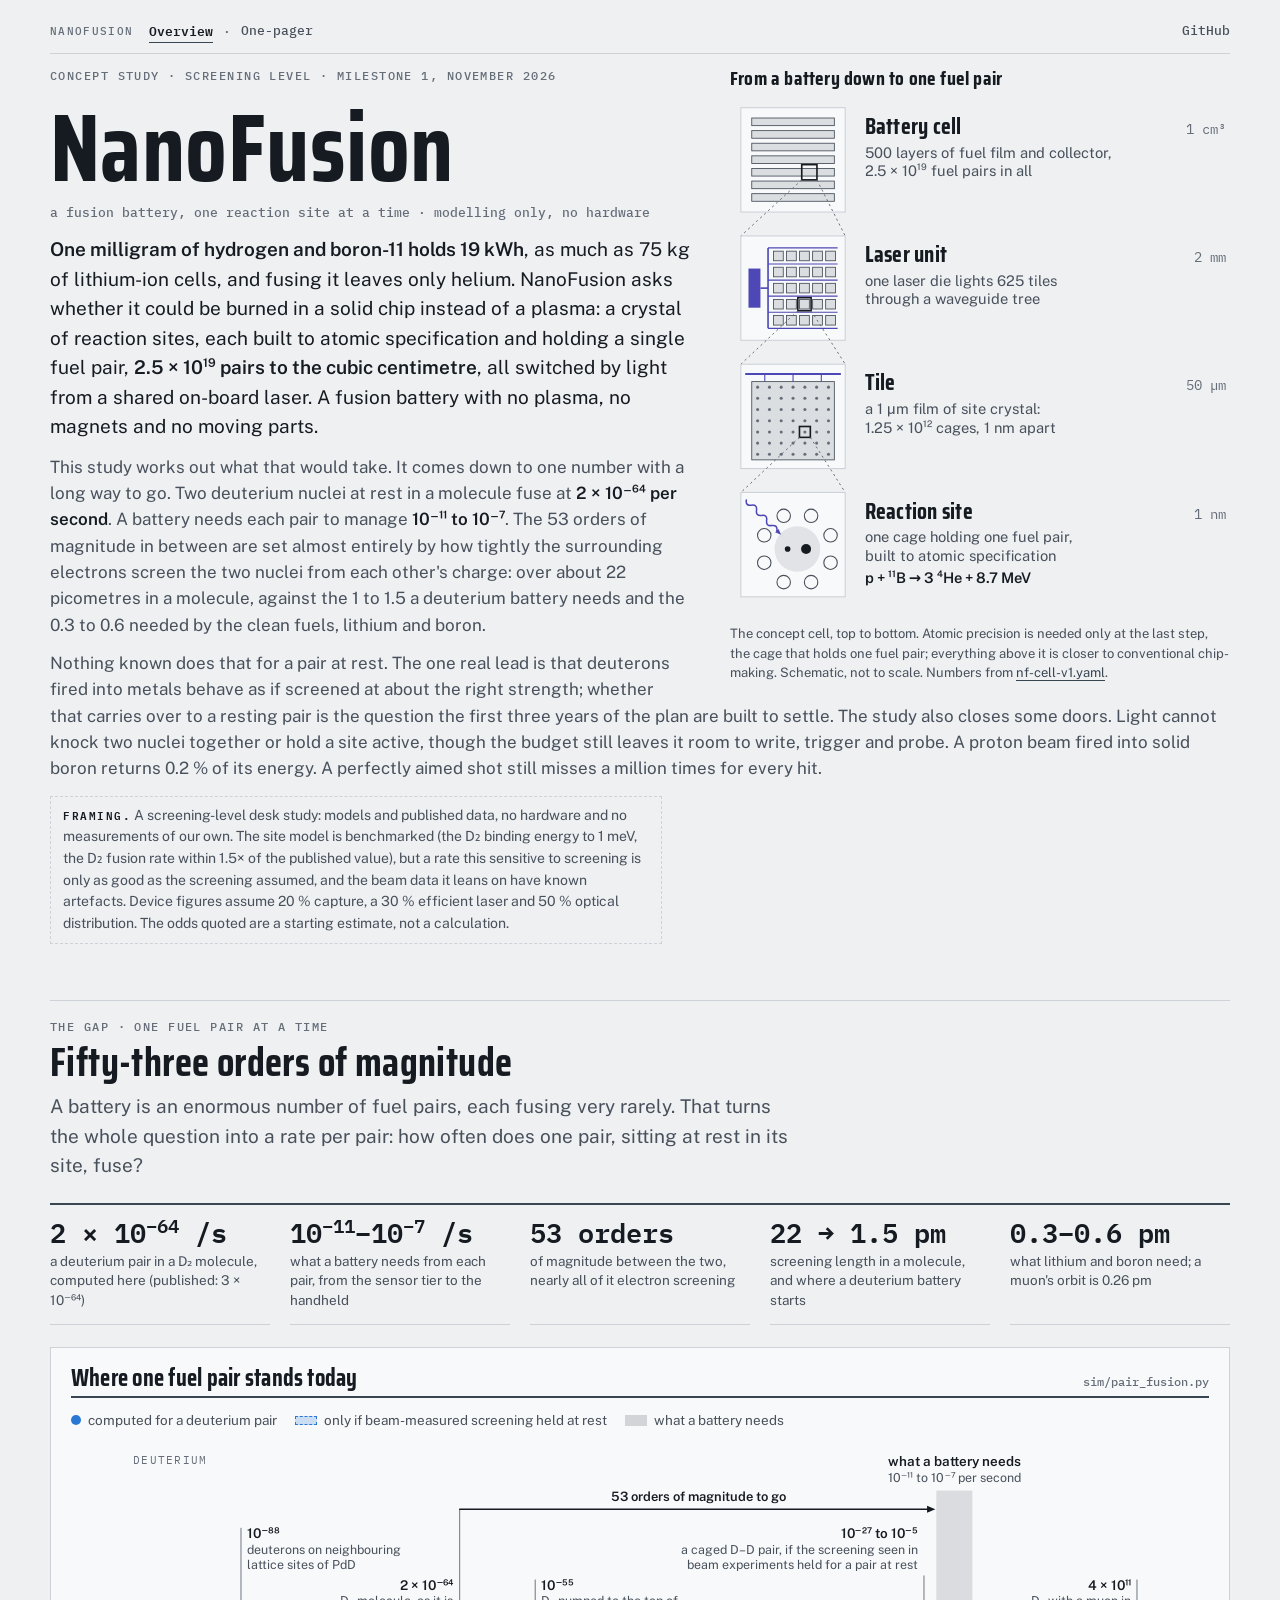
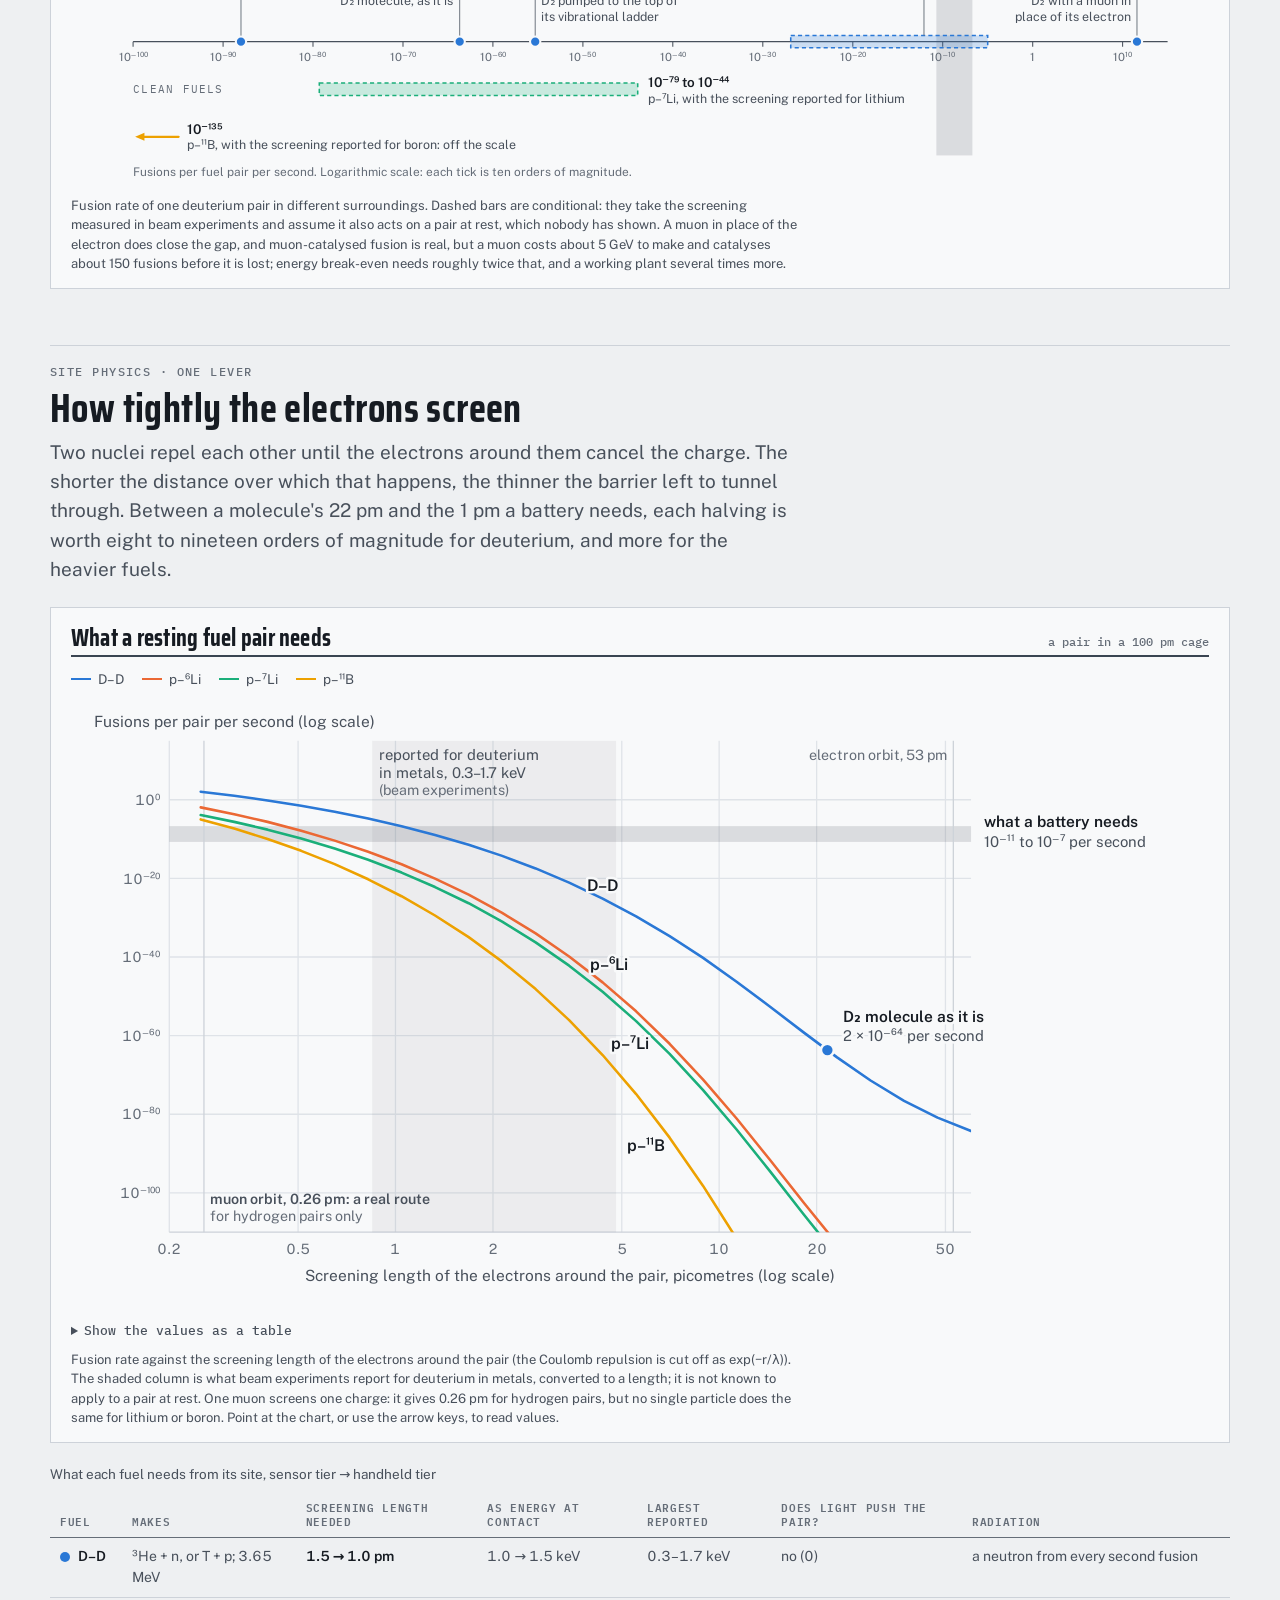
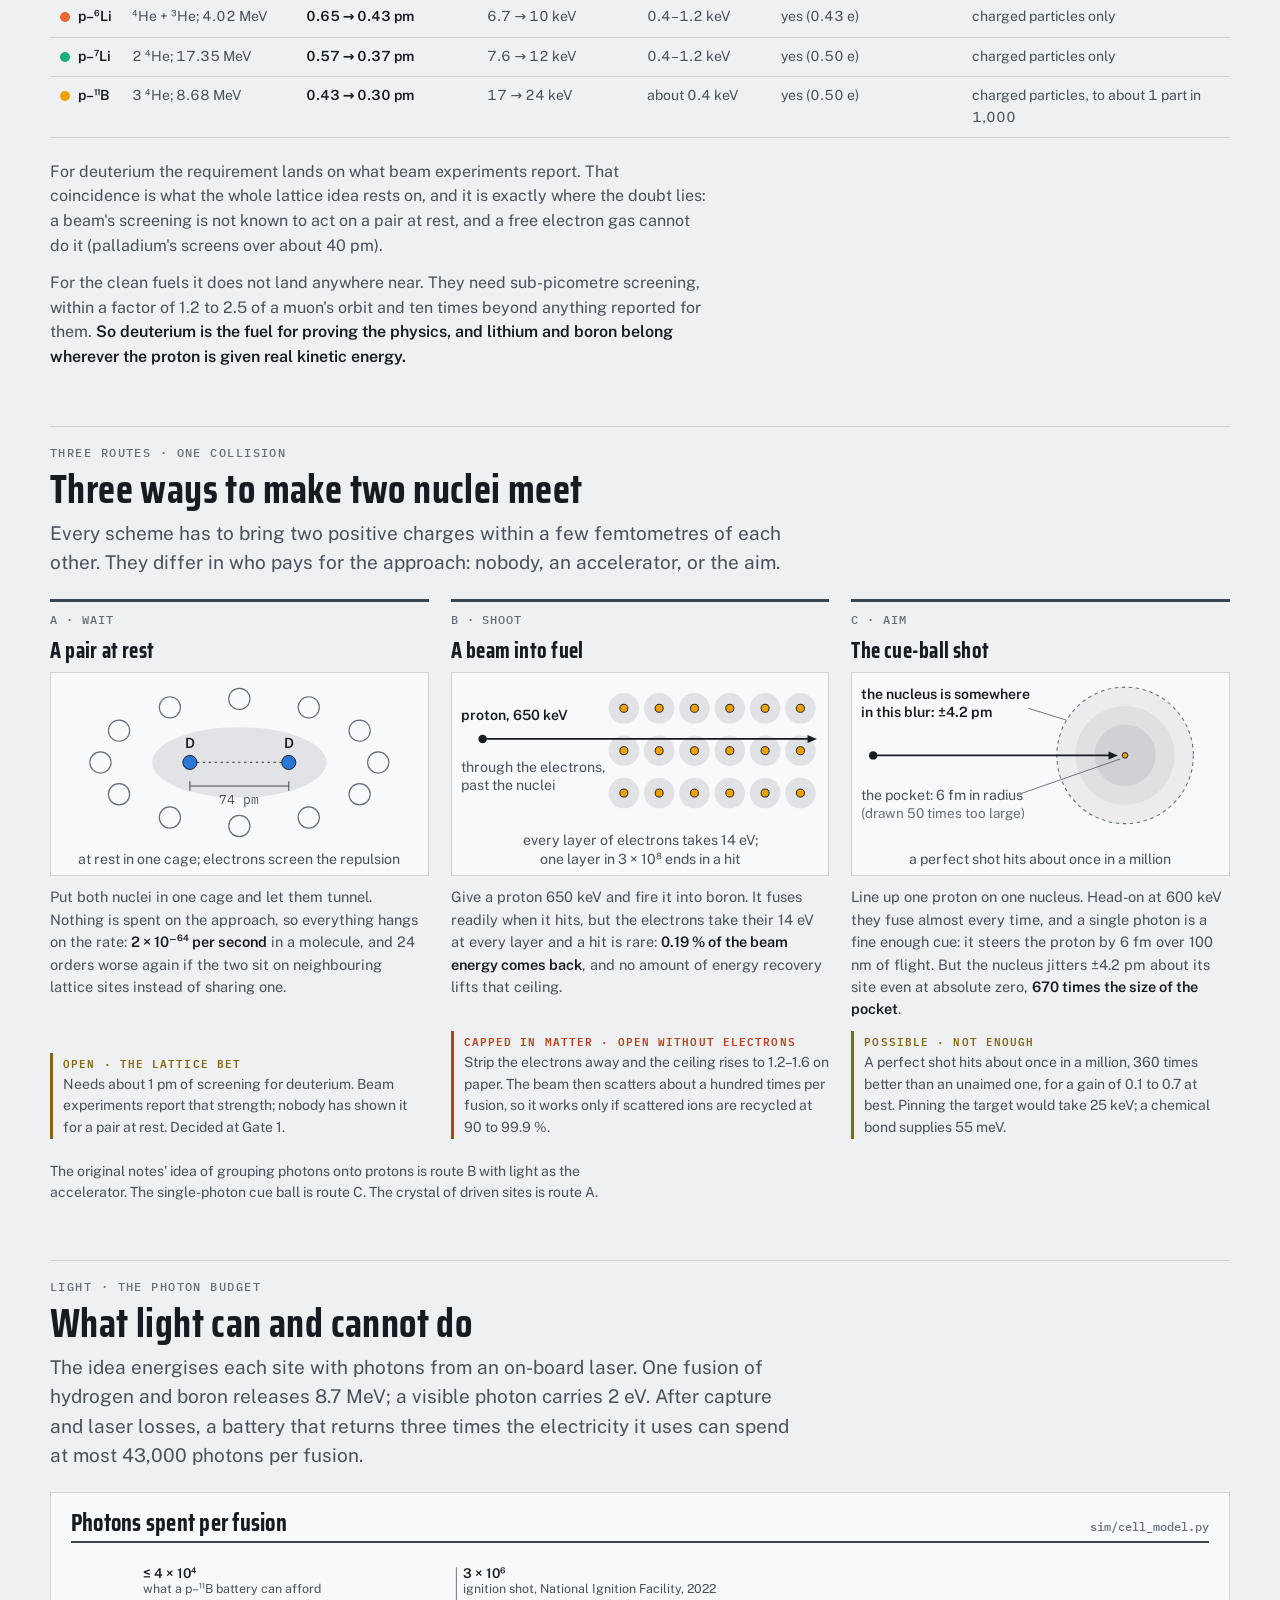
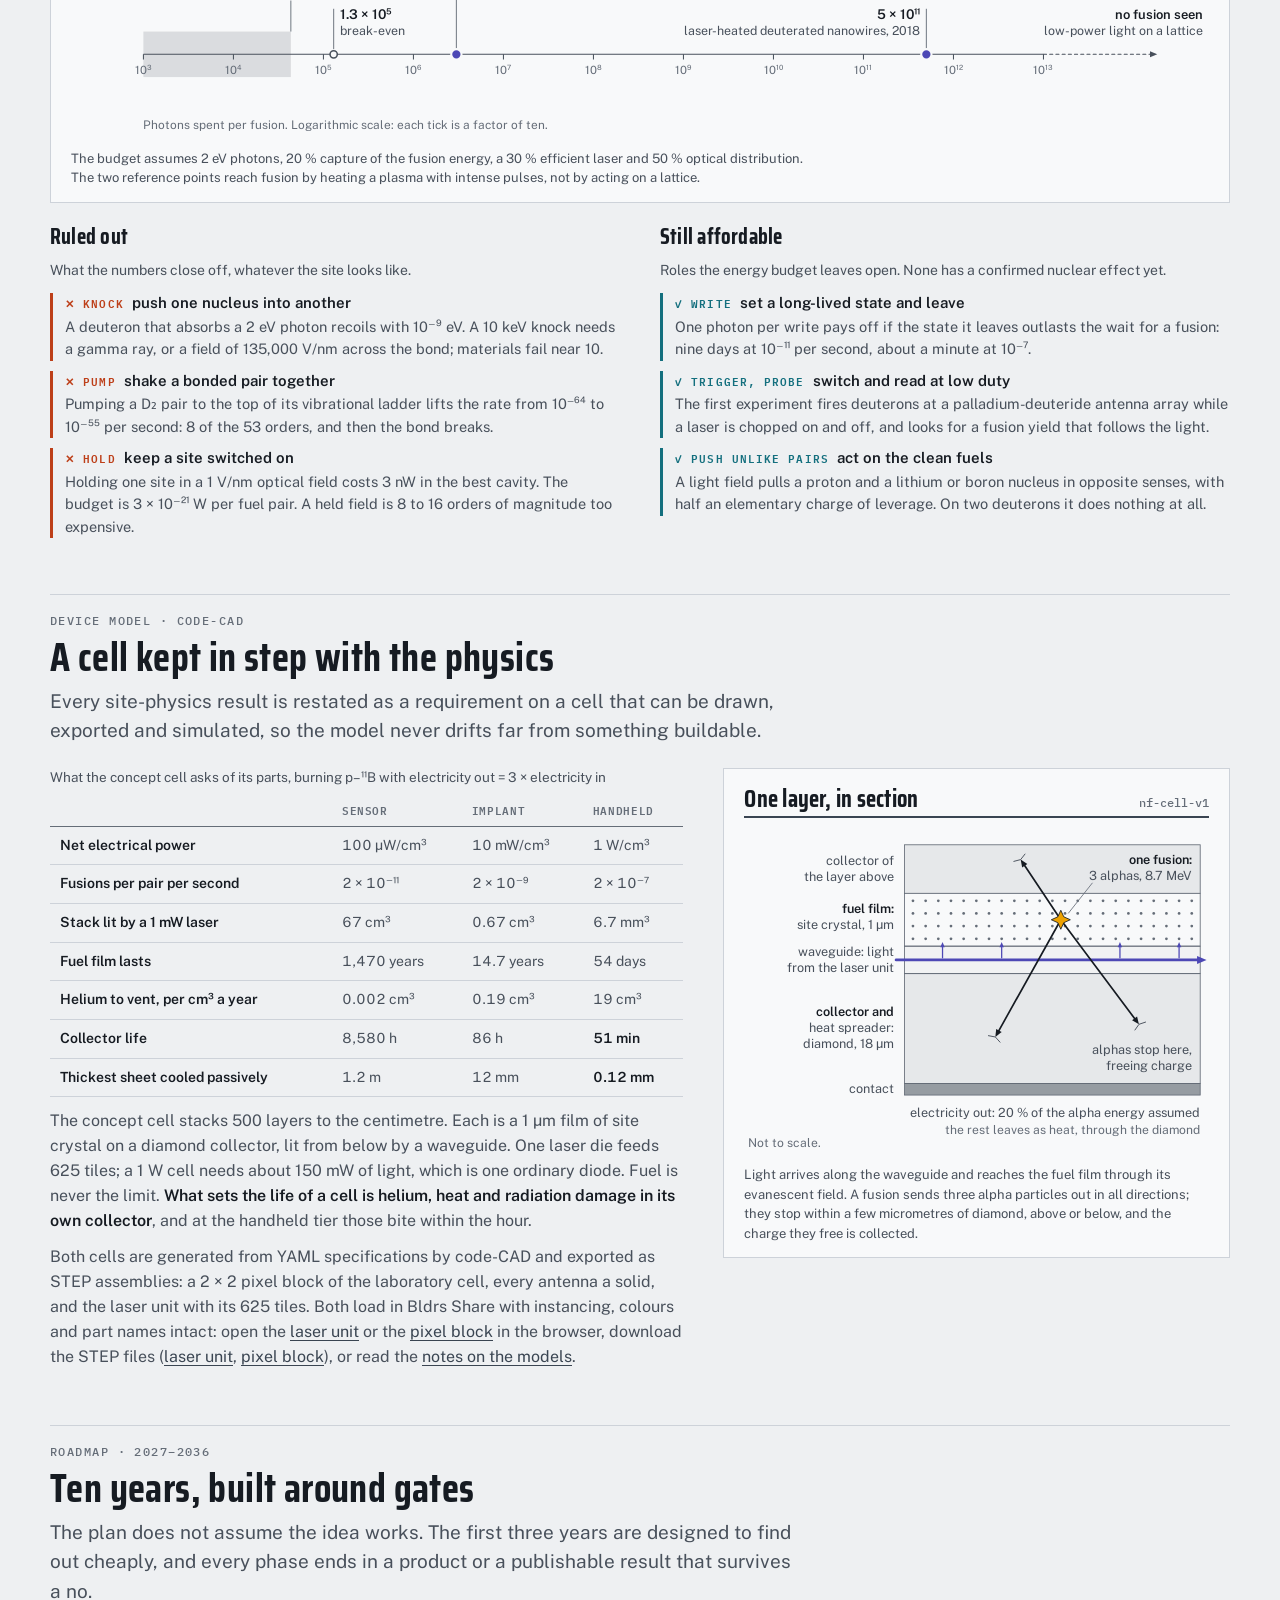
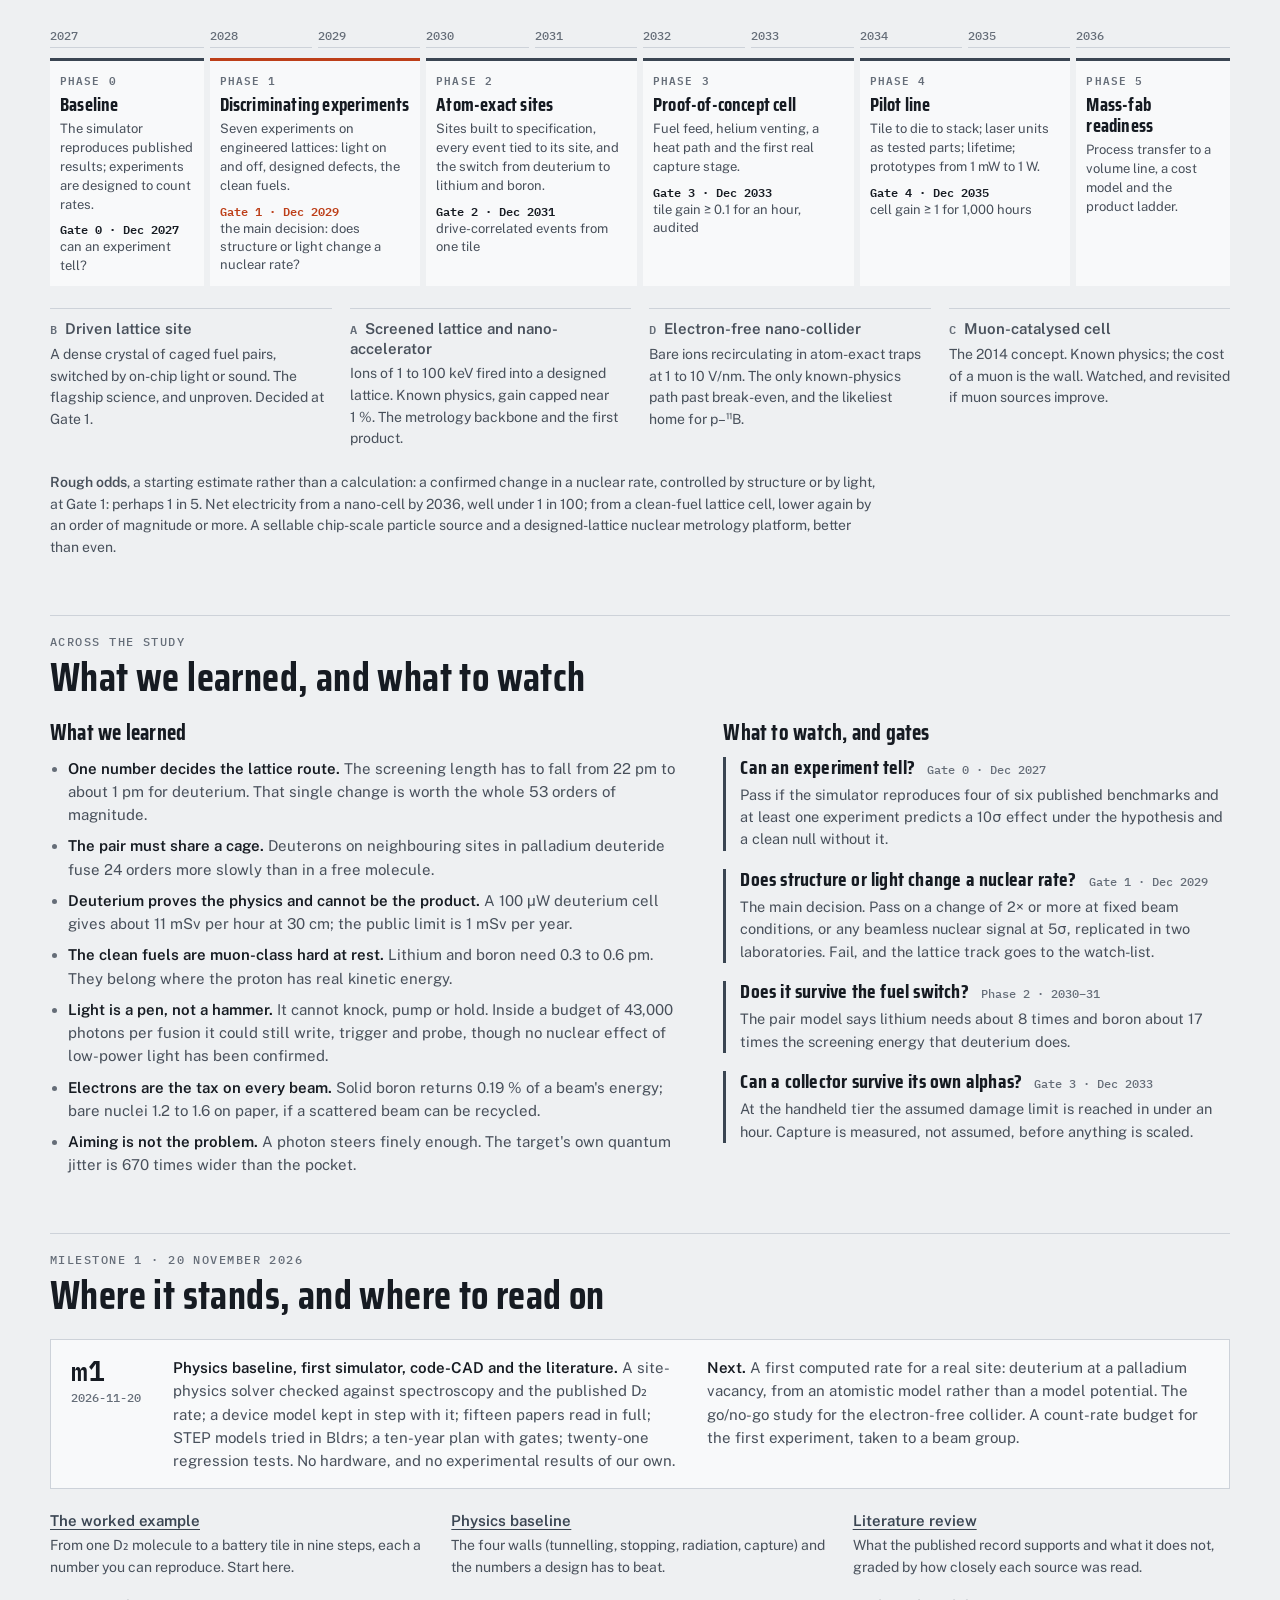
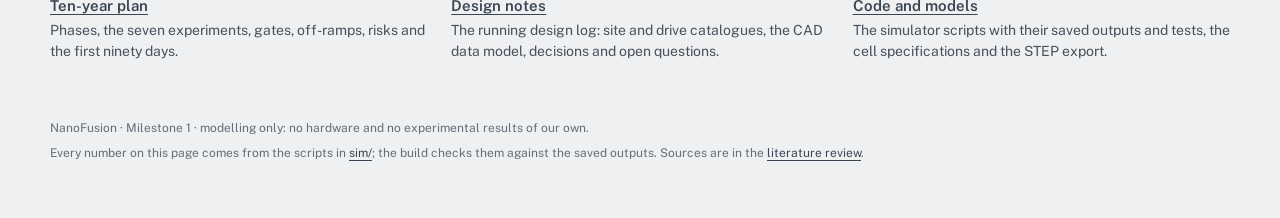
==== commit ece402bc: "Link the STEP models to Bldrs Share from the site and the models README Share opens a model straight" ====
--- a/index.html
+++ b/index.html
@@ -596,7 +596,7 @@
       </div>
       <div class="body">
         <p>The concept cell stacks 500 layers to the centimetre. Each is a 1&nbsp;µm film of site crystal on a diamond collector, lit from below by a waveguide. One laser die feeds 625 tiles; a 1&nbsp;W cell needs about 150&nbsp;mW of light, which is one ordinary diode. Fuel is never the limit. <b>What sets the life of a cell is helium, heat and radiation damage in its own collector</b>, and at the handheld tier those bite within the hour.</p>
-        <p>Both cells are generated from YAML specifications by code-CAD and exported as STEP assemblies: a 2&nbsp;×&nbsp;2 pixel block of the laboratory cell, every antenna a solid, and the laser unit with its 625 tiles. Both load in <a href="https://bldrs.ai">Bldrs Share</a> with instancing, colours and part names intact. Get the <a href="design/step/nf-cell-v1-laser-unit.step" download>laser unit</a> or the <a href="design/step/nf-cell-v0-pixel-block.step" download>pixel block</a>, or read the <a href="https://github.com/pablo-mayrgundter/nano-fusion/blob/HEAD/design/step/README.md">notes on the models</a>.</p>
+        <p>Both cells are generated from YAML specifications by code-CAD and exported as STEP assemblies: a 2&nbsp;×&nbsp;2 pixel block of the laboratory cell, every antenna a solid, and the laser unit with its 625 tiles. Both load in Bldrs Share with instancing, colours and part names intact: open the <a href="https://bldrs.ai/share/v/gh/pablo-mayrgundter/nano-fusion/86c039e7ebd8a2782b0f7349a8b0152f2cd8ffc7/design/step/nf-cell-v1-laser-unit.step">laser unit</a> or the <a href="https://bldrs.ai/share/v/gh/pablo-mayrgundter/nano-fusion/86c039e7ebd8a2782b0f7349a8b0152f2cd8ffc7/design/step/nf-cell-v0-pixel-block.step">pixel block</a> in the browser, download the STEP files (<a href="design/step/nf-cell-v1-laser-unit.step" download>laser unit</a>, <a href="design/step/nf-cell-v0-pixel-block.step" download>pixel block</a>), or read the <a href="https://github.com/pablo-mayrgundter/nano-fusion/blob/HEAD/design/step/README.md">notes on the models</a>.</p>
       </div>
     </div>
     <figure class="panel">
